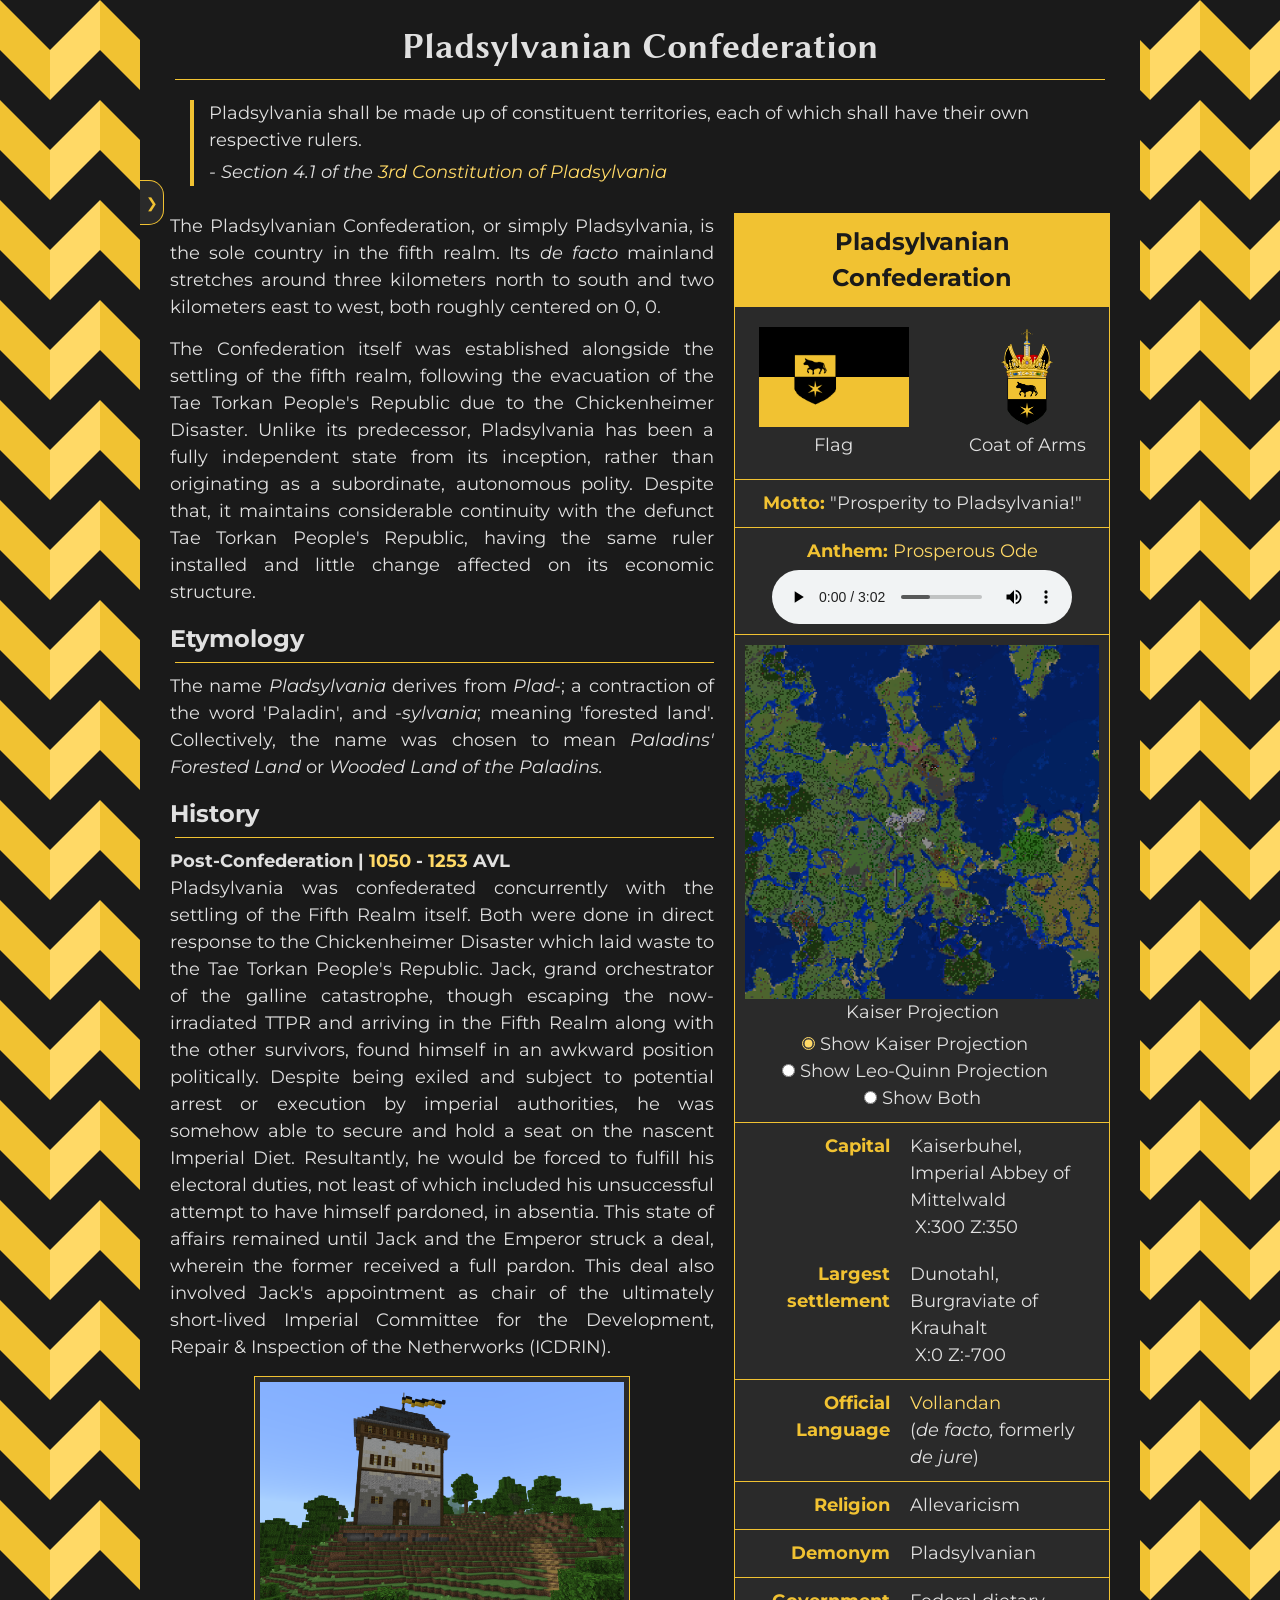
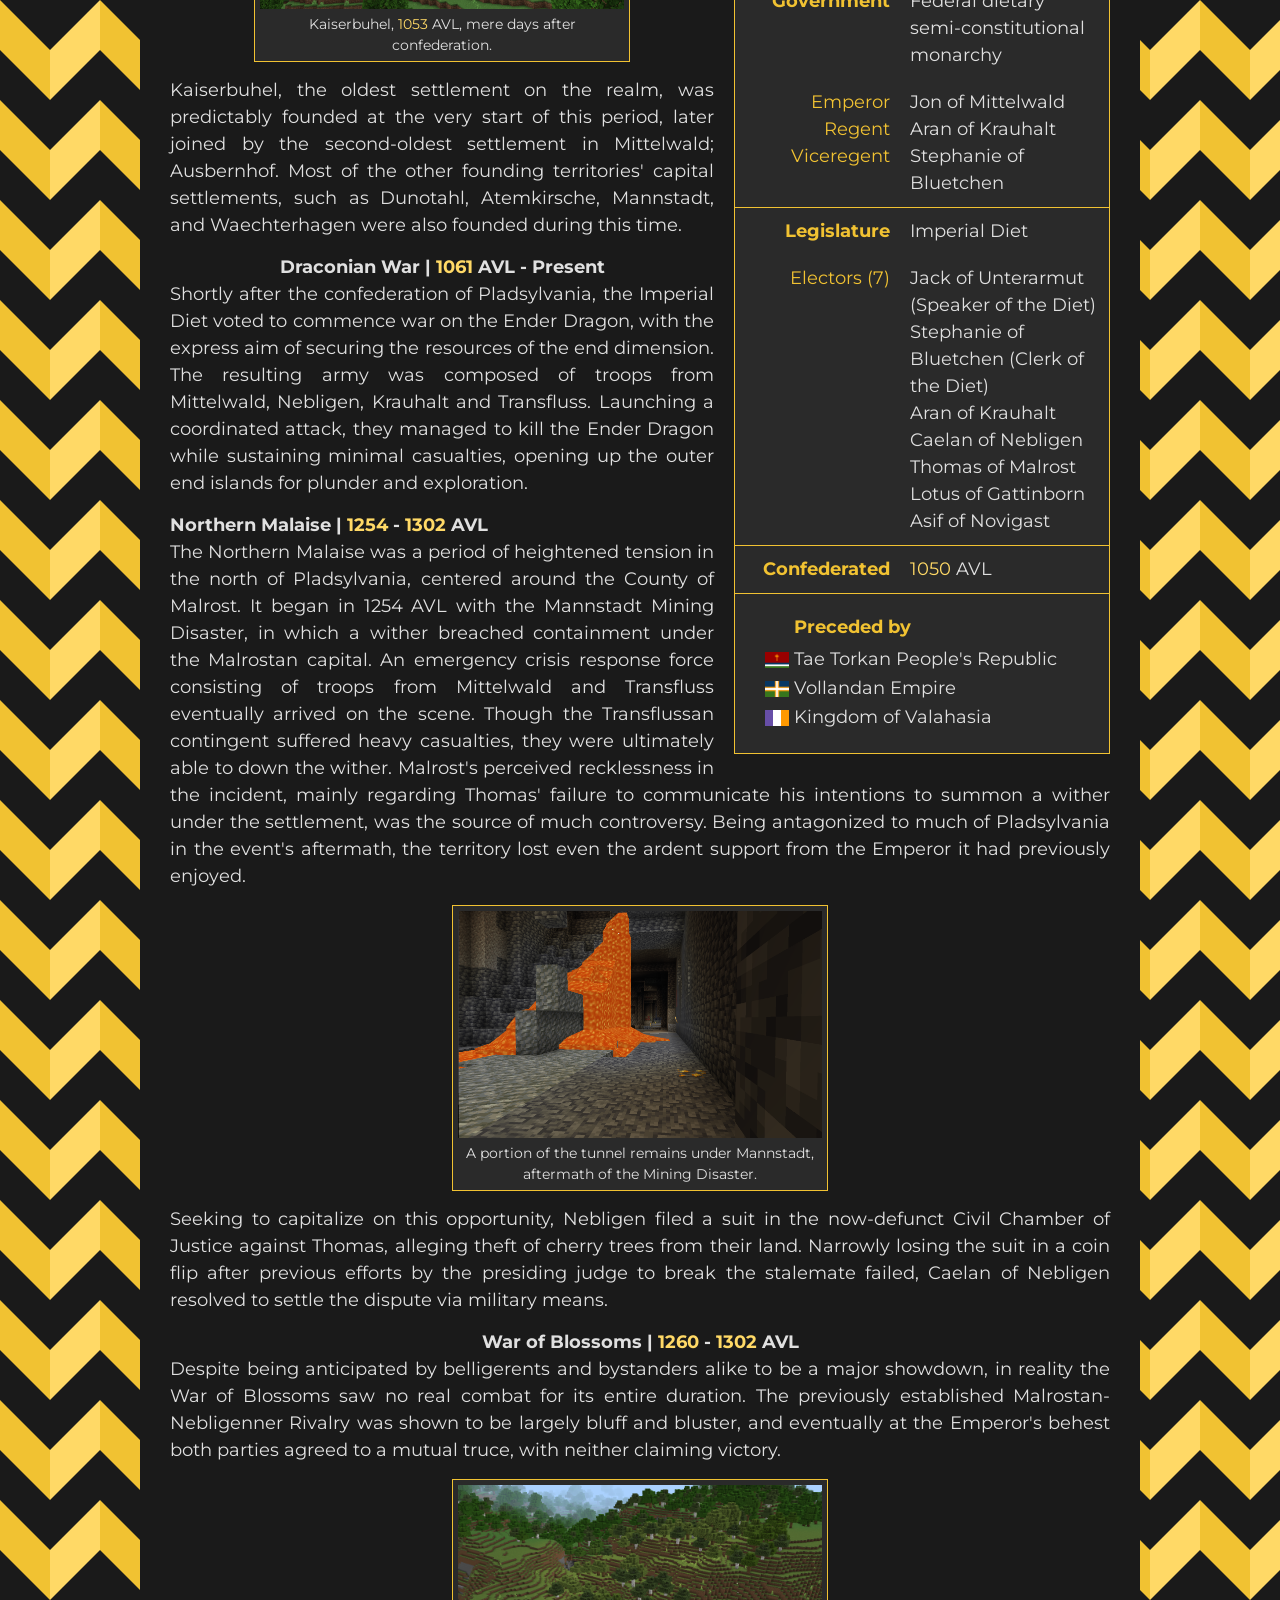
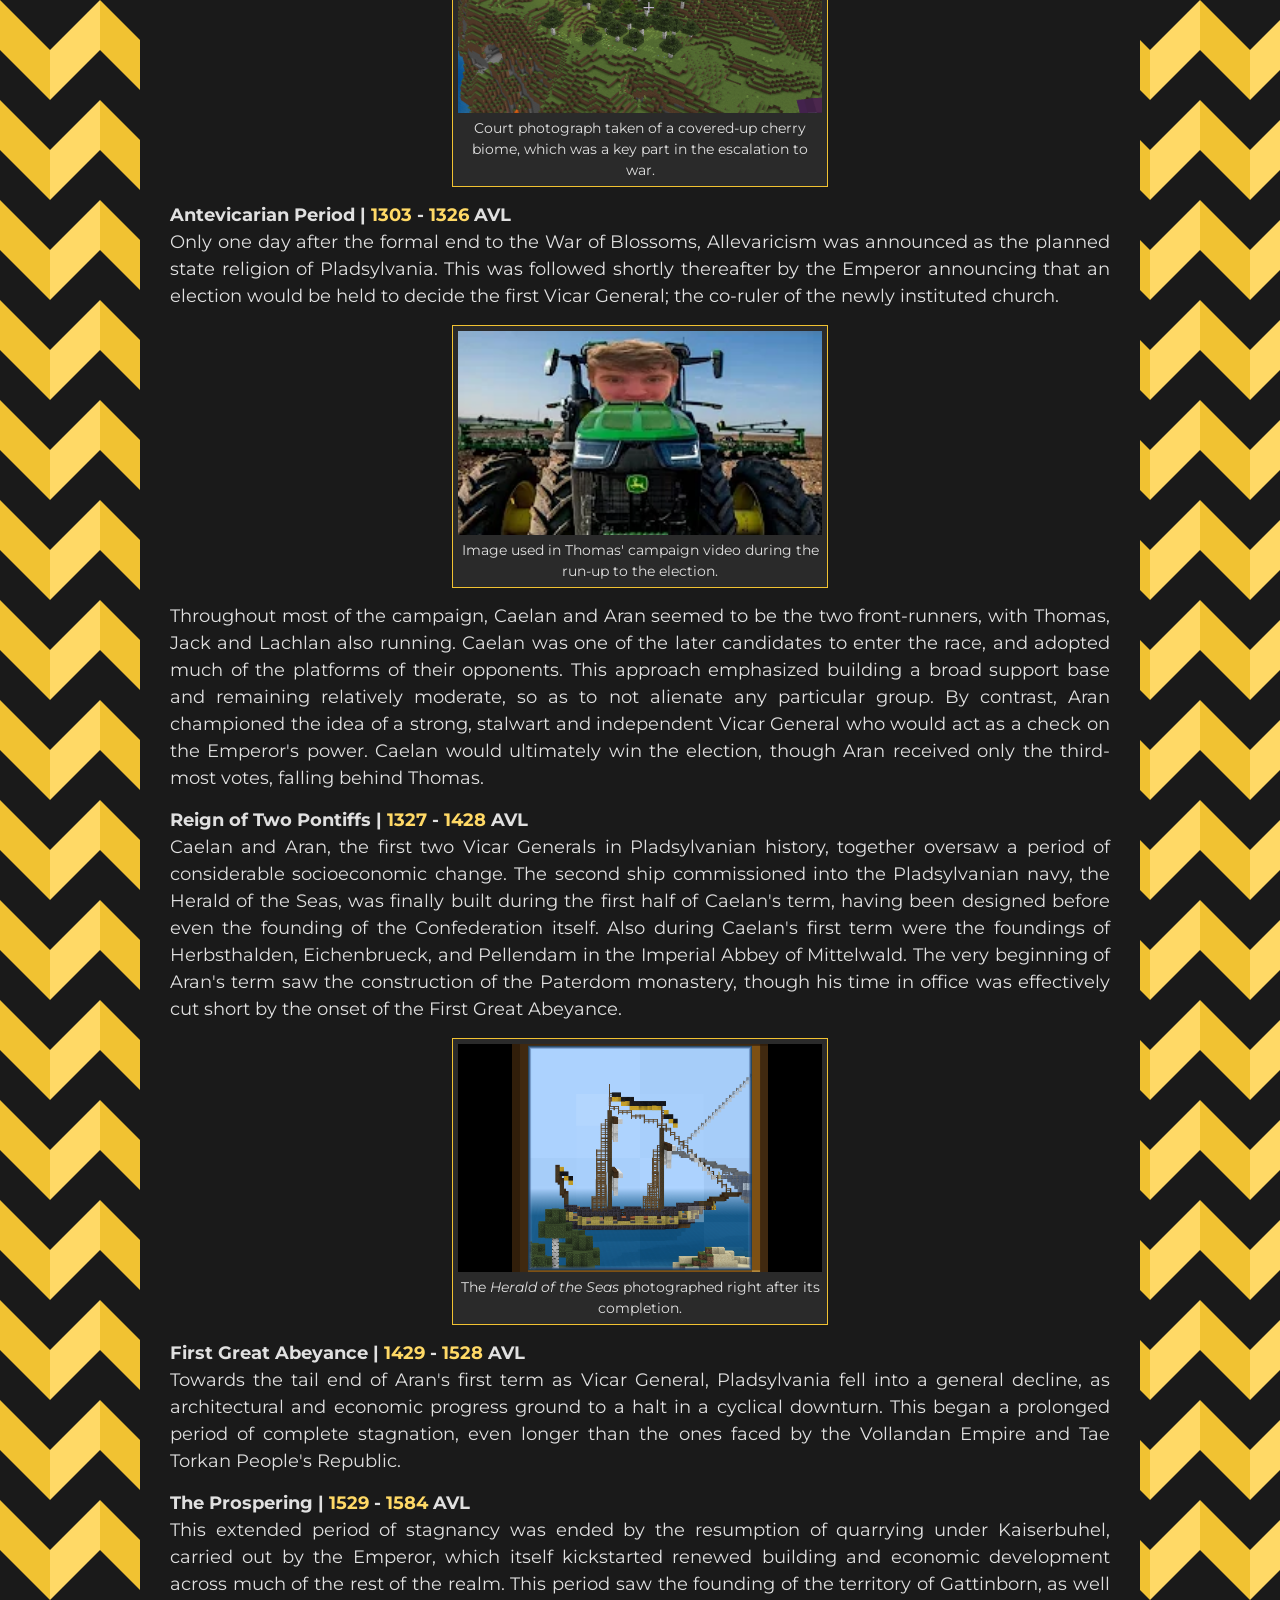
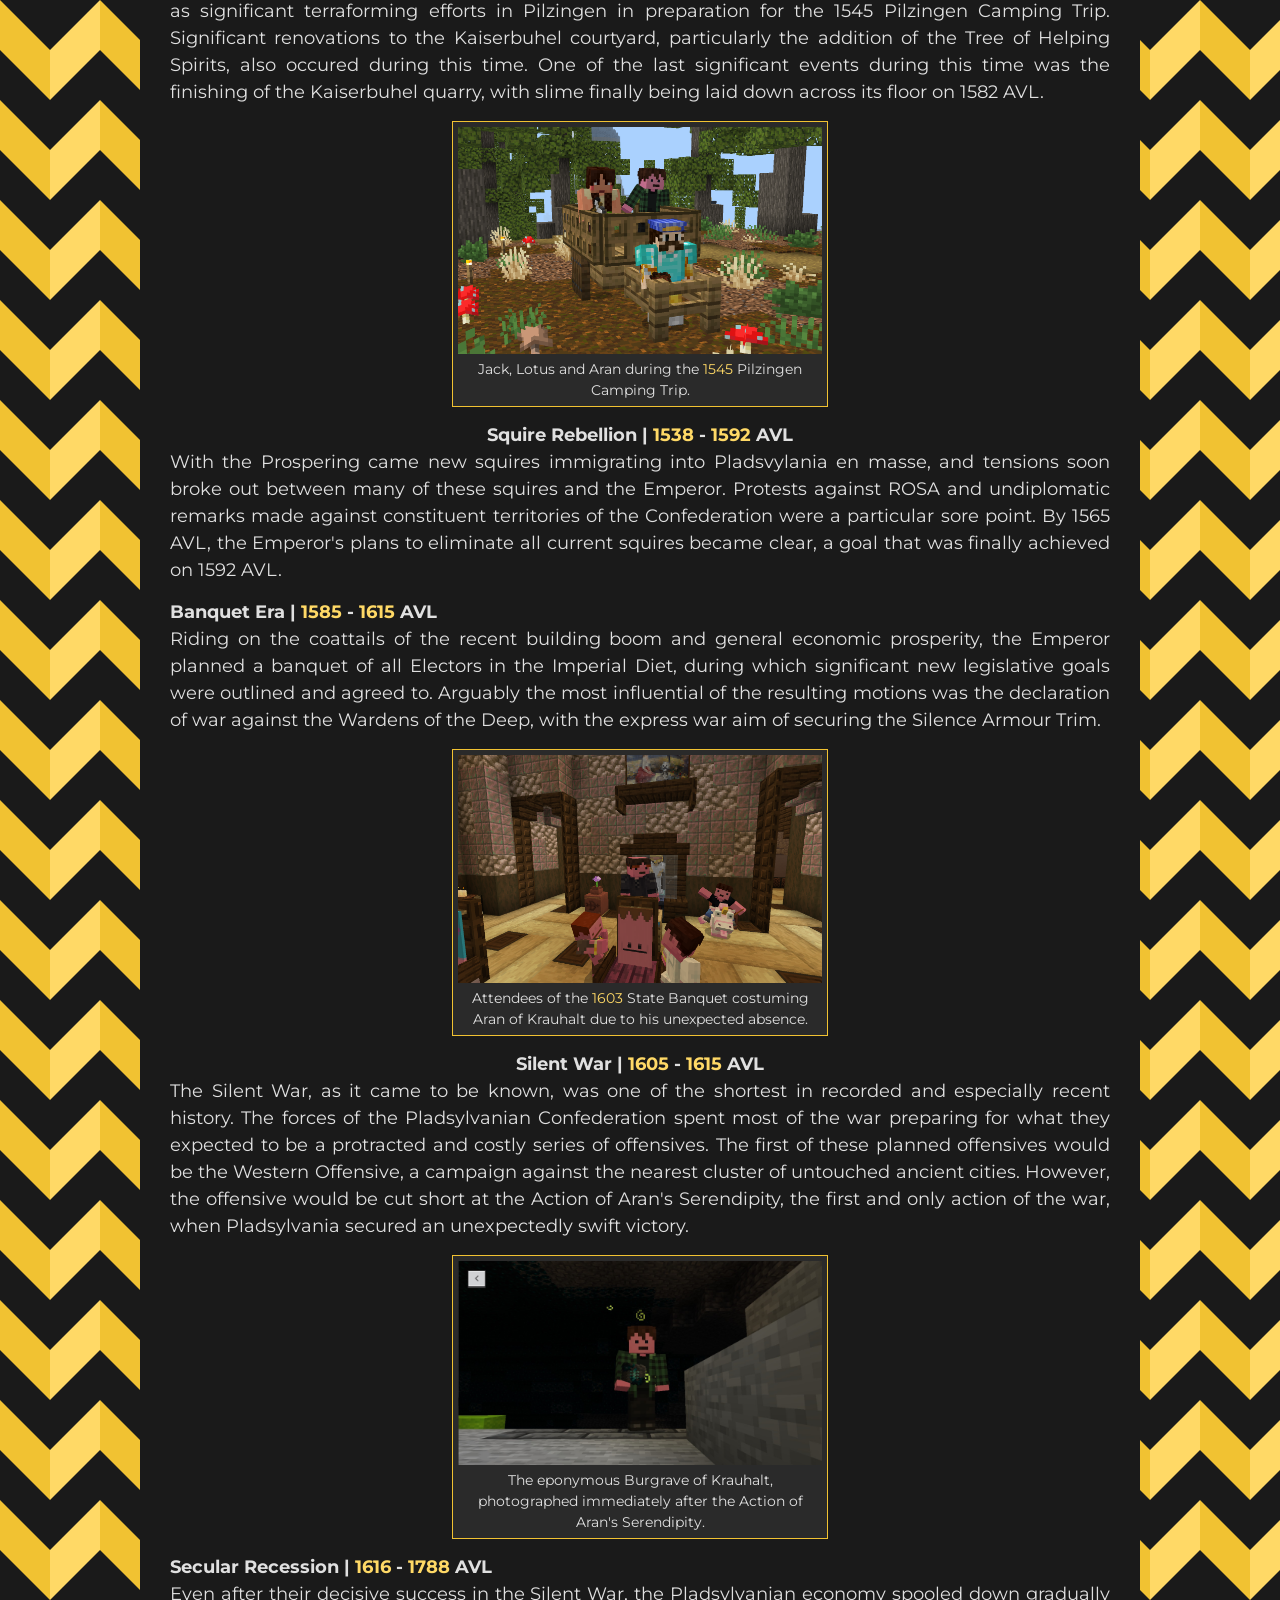
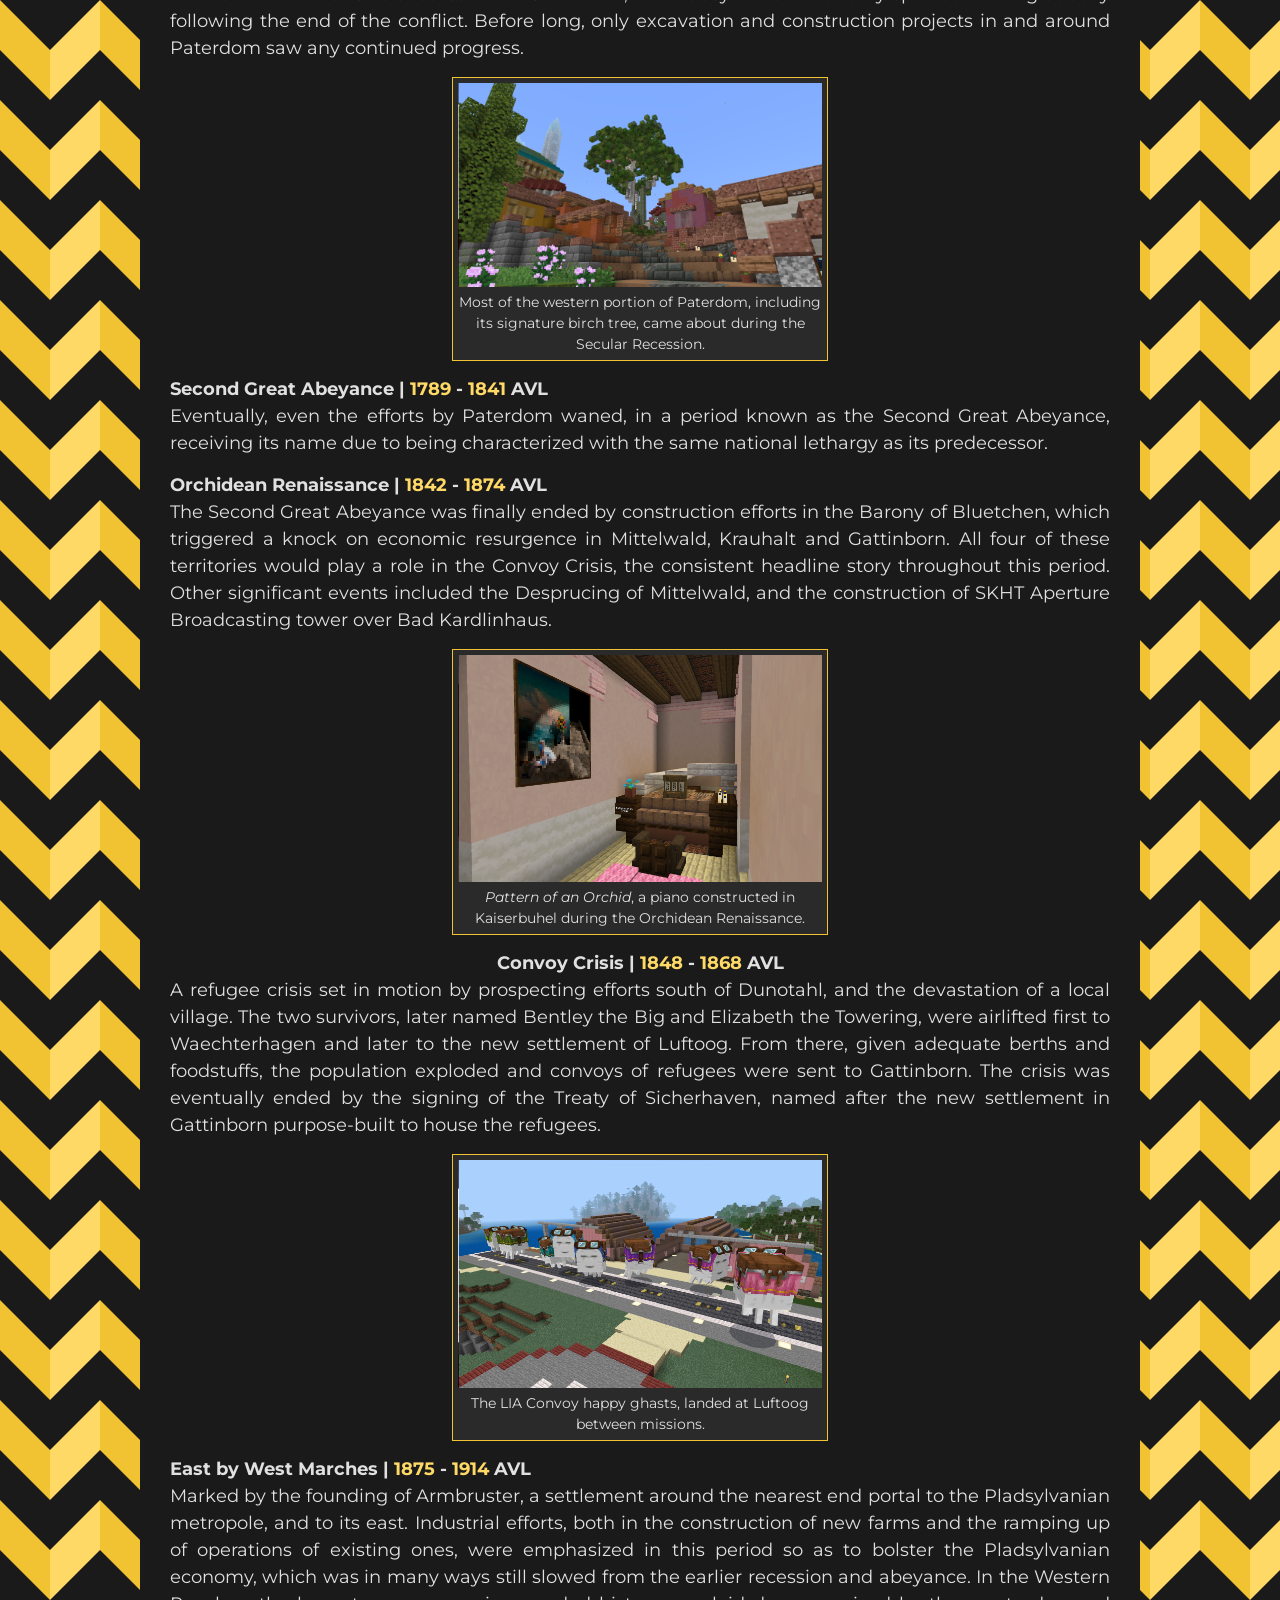
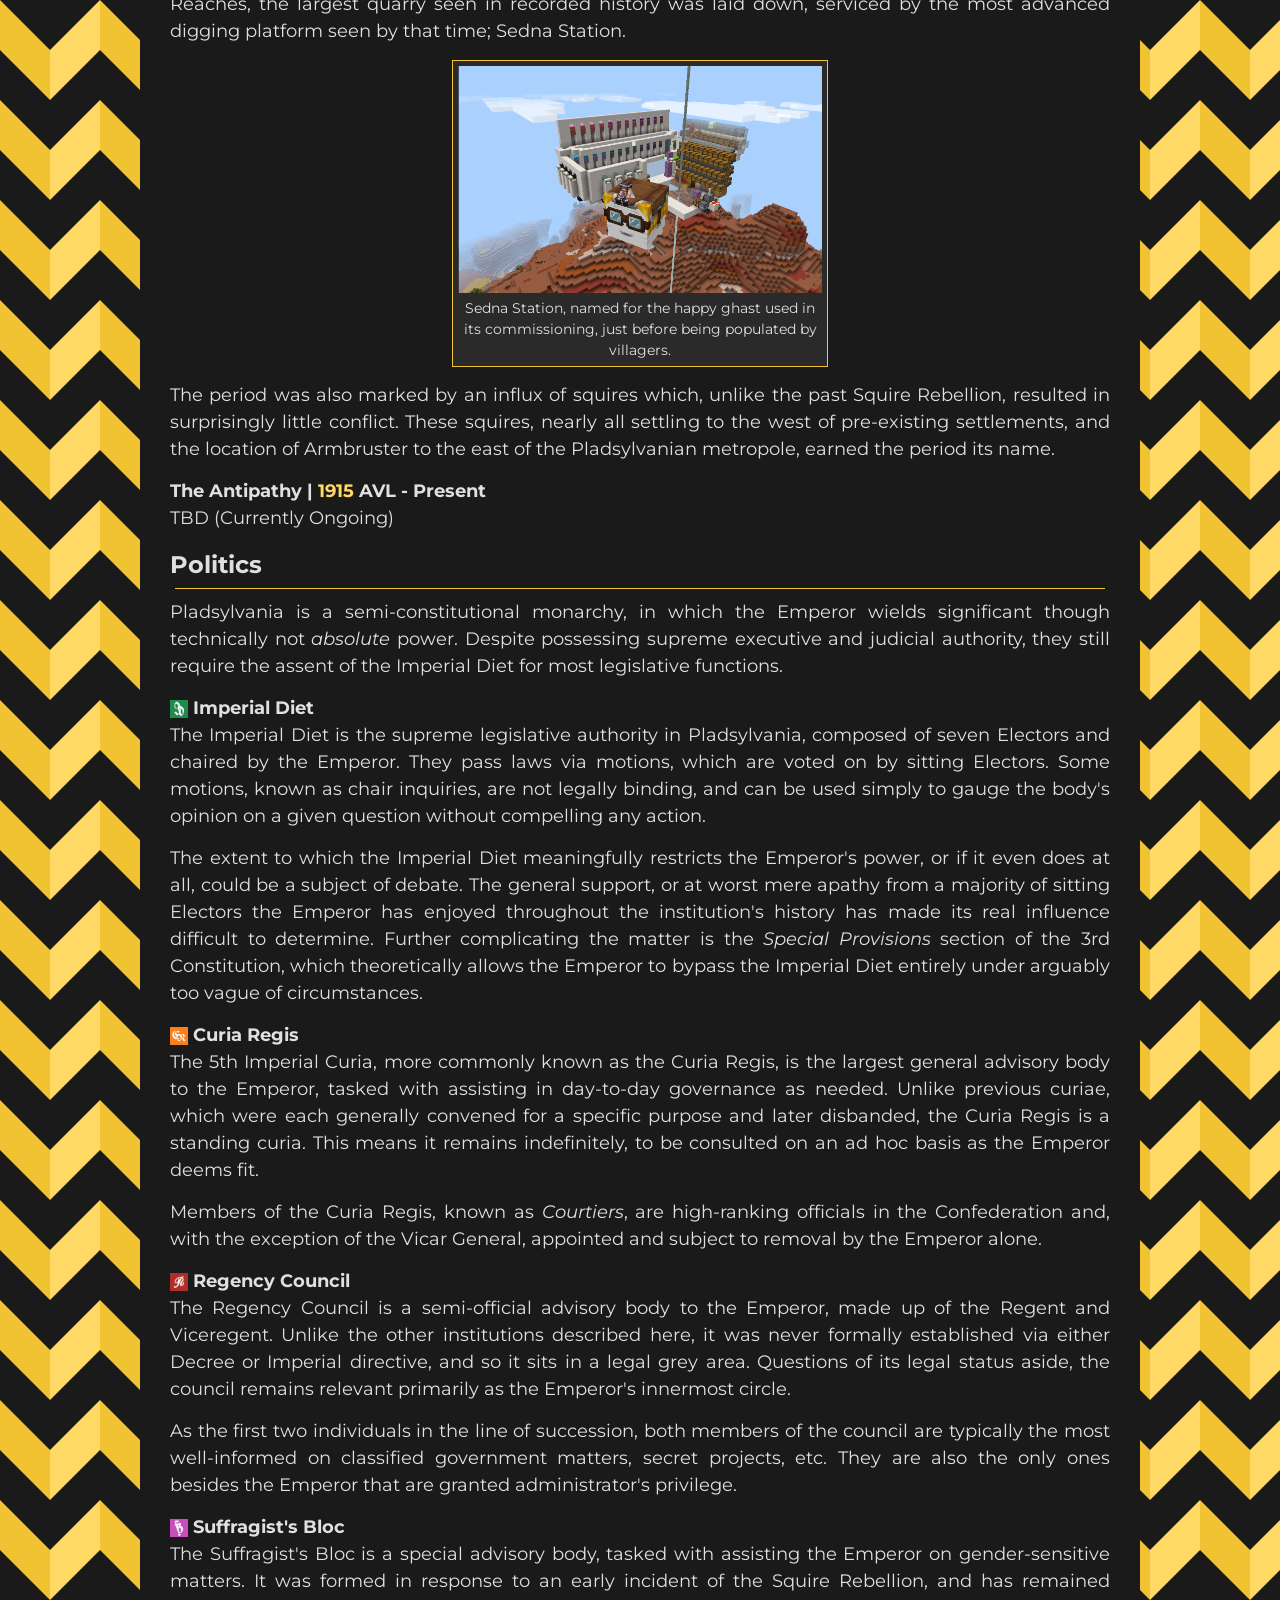
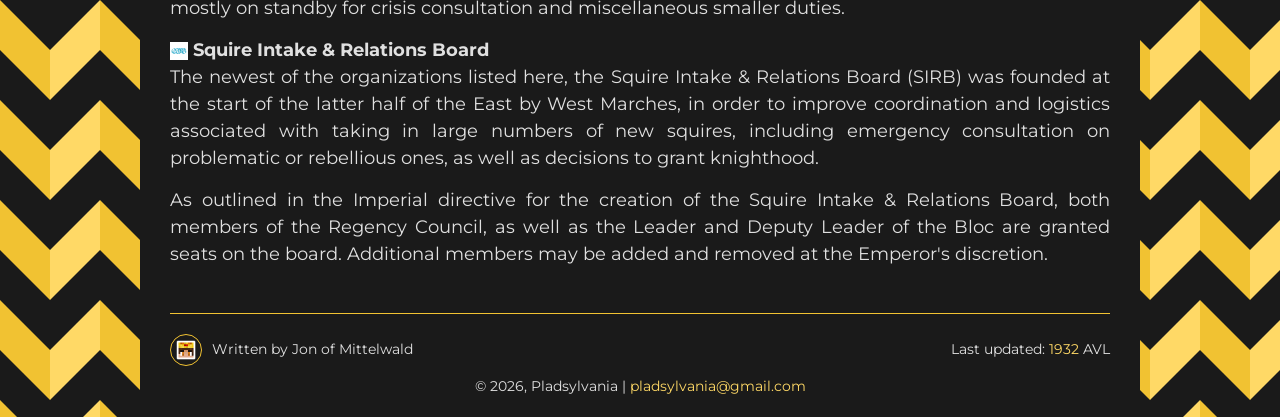
==== index.html @ cdfb4951 "Jon of Pladsylvania > Jon of Mittelwald" ====
<!DOCTYPE html>
<html lang="en">
<head>
    <meta charset="UTF-8">
    <meta name="viewport" content="width=device-width, initial-scale=1.0">
    <meta name="description" content="The Pladsylvanian Confederation, or simply Pladsylvania, is the sole country in the fifth realm.">
    <title>Pladsylvanian Confederation</title>
     <link rel="icon" type="image/x-icon" href="logo.ico">
    <link rel="stylesheet" href="main.css">
</head>

<body>
    <main>
        <h1>Pladsylvanian Confederation</h1>
        <hr>
        <blockquote>
            <p>Pladsylvania shall be made up of constituent territories, each of which shall have their own respective rulers.</p>
            <cite>- Section 4.1 of the <a href="https://docs.google.com/document/d/1vemqPbPCcf93TPnZ3rFnK5d3O5DSdaLQpZO-v78qqus/edit?usp=sharing">3rd Constitution of Pladsylvania</a></cite>
        </blockquote>
        <br>
        <table>
            <tr>
                <td colspan="2" style="text-align: center; background-color: var(--yellow-1); color: var(--dark-background); font-weight: bold; font-size: var(--h2-size); padding: var(--spacing-sm);">
                    Pladsylvanian Confederation
                </td>
            </tr>
            <tr class="divider">
                <td colspan="2">
                    <div class="table-images">
                        <figure>
                            <img src="Pladsylvania_Flag.png" alt="Flag of Pladsylvania">
                            <figcaption>Flag</figcaption>
                        </figure>
                        <figure>
                            <img src="Coat_of_Arms.png" alt="Coat of Arms of Pladsylvania">
                            <figcaption>Coat of Arms</figcaption>
                        </figure>
                    </div>
                </td>
            </tr>
            <tr class="divider">
                <td colspan="2" style="text-align: center;">
                    <span class="table-label">Motto:</span> "Prosperity to Pladsylvania!"
                </td>
            </tr>
            <tr class="divider">
                <td colspan="2" style="text-align: center;">
                    <span class="table-label">Anthem:</span>
                    <span class="tooltip-hover">
                    Prosperous Ode
                    <span class="tooltip-popup">
                        <a href="https://www.youtube.com/watch?v=Rc3zK8areRo" target="_blank">Die Gedanken Sind Frei (Instrumental)</a>
                    </span>
                    </span>
                    <br>
                    <audio controls>
                        <source src="Prosperous_Ode.mp3" type="audio/mpeg">
                        <span>Your browser does not support audio.</span>
                    </audio>
                </td>
            </tr>
            <tr class="divider">
                <td colspan="2">
                    <div id="map-display">
                        <figure id="map-kaiser">
                            <img src="Kaiser_Projection.png" alt="Kaiser Projection map of Pladsylvania">
                            <figcaption>Kaiser Projection</figcaption>
                        </figure>
                        <figure id="map-leoquinn" class="map-hidden">
                            <img src="Leo-Quinn_Projection.png" alt="Leo-Quinn Projection map of Pladsylvania">
                            <figcaption>Leo-Quinn Projection</figcaption>
                        </figure>
                    </div>
                    <div style="text-align: center; margin-top: var(--spacing-xs);">
                        <label style="margin-right: var(--spacing-md);">
                            <input type="radio" name="map-select" value="kaiser" checked> Show Kaiser Projection
                        </label>
                        <br>
                        <label style="margin-right: var(--spacing-md);">
                            <input type="radio" name="map-select" value="leoquinn"> Show Leo-Quinn Projection
                        </label>
                        <br>
                        <label>
                            <input type="radio" name="map-select" value="both"> Show Both
                        </label>
                    </div>
                </td>
            </tr>
            <tr class="divider">
                <th>Capital</th>
                <td>
                    Kaiserbuhel, Imperial Abbey of Mittelwald
                    <p><img src="Lodestone_Compass.gif" width="24" alt="" class="inline"> X:300 Z:350</p>
                </td>
            </tr>
            <tr>
                <th>Largest settlement</th>
                <td>
                    Dunotahl, Burgraviate of Krauhalt
                    <p><img src="Lodestone_Compass.gif" width="24" alt="" class="inline"> X:0 Z:-700</p>
                </td>
            </tr>
            <tr class="divider">
                <th>Official Language</th>
                <td><span class="tooltip" data-tip="English">Vollandan</span>
                <br>
                (<i>de facto,</i> formerly <i>de jure</i>)
                </td>
            </tr>
            <tr class="divider">
                <th>Religion</th>
                <td>Allevaricism</td>
            </tr>
            <tr class="divider">
                <th>Demonym</th>
                <td>Pladsylvanian</td>
            </tr>
            <tr class="divider">
                <th>Government</th>
                <td>Federal dietary semi-constitutional monarchy</td>
            </tr>
            <tr>
                <td style="text-align:right; color: var(--yellow-1);">Emperor<br>Regent<br>Viceregent</td>
                <td>Jon of Mittelwald<br>Aran of Krauhalt<br>Stephanie of Bluetchen</td>
            </tr>
            <tr class="divider">
                <th>Legislature
                </th>
                <td>Imperial Diet</td>
            </tr>
            <tr>
                <td style="text-align:right; color: var(--yellow-1);">Electors (7)</td>
                <td>Jack of Unterarmut (Speaker of the Diet)
                    <br>Stephanie of Bluetchen (Clerk of the Diet)
                    <br>Aran of Krauhalt
                    <br>Caelan of Nebligen
                    <br>Thomas of Malrost
                    <br>Lotus of Gattinborn
                    <br>Asif of Novigast
            </tr>
            <tr class="divider">
                <th>Confederated</th>
                <td><span class="tooltip-hover">1050<span class="tooltip-popup">Nov. 30, 2023</span></span> AVL</td>
            </tr>
<tr class="divider">
    <td colspan="2">
        <div class="preceded-by">
            <p class="table-label">Preceded by</p>
            <ul>
                <li>
                    <img src="Tae_Torka_Flag.png" alt="Tae Torka flag" class="inline">
                    <span>Tae Torkan People's Republic</span>
                </li>
                <li>
                    <img src="Vollanda_Flag.png" alt="Vollanda flag" class="inline">
                    <span>Vollandan Empire</span>
                </li>
                <li>
                    <img src="Valahasia_Flag.png" alt="Valahasia flag" class="inline">
                    <span>Kingdom of Valahasia</span>
                </li>
            </ul>
        </div>
    </td>
</tr>
        </table>
        <p>
            The Pladsylvanian Confederation, or simply Pladsylvania, is the sole country in the fifth realm. Its <em>de facto</em> mainland stretches around three kilometers north to south and two kilometers east to west, both roughly centered on 0, 0.
        </p>
        <p>
            The Confederation itself was established alongside the settling of the fifth realm, following the evacuation of the Tae Torkan People's Republic due to the Chickenheimer Disaster. Unlike its predecessor, Pladsylvania has been a fully independent state from its inception, rather than originating as a subordinate, autonomous polity. Despite that, it maintains considerable continuity with the defunct Tae Torkan People's Republic, having the same ruler installed and little change affected on its economic structure.
        </p>

<div id="toc-clip">
        <div id="toc">
    <div id="toc-panel">
  <p class="toc-title">&#5010;&#9776; Contents</p>
  <ol>
    <li><a href="#etymology">Etymology</a></li>
    <li><a href="#history">History</a>
      <ol>
        <li><a href="#post-confederation">Post-Confederation</a>
          <ol>
            <li><a href="#draconian_war">Draconian War</a></li>
          </ol>
        </li>
        <li><a href="#northern_malaise">Northern Malaise</a>
          <ol>
            <li><a href="#war_of_blossoms">War of Blossoms</a></li>
          </ol>
        </li>
        <li><a href="#antevicarian_period">Antevicarian Period</a></li>
        <li><a href="#reign_of_two_pontiffs">Reign of Two Pontiffs</a></li>
        <li><a href="#first_great_abeyance">First Great Abeyance</a></li>
        <li><a href="#the_prospering">The Prospering</a>
          <ol>
            <li><a href="#squire_rebellion">Squire Rebellion</a></li>
          </ol>
        </li>
        <li><a href="#banquet_era">Banquet Era</a>
          <ol>
            <li><a href="#silent_war">Silent War</a></li>
          </ol>
        </li>
        <li><a href="#secular_recession">Secular Recession</a></li>
        <li><a href="#second_great_abeyance">Second Great Abeyance</a></li>
        <li><a href="#orchidean_renaissance">Orchidean Renaissance</a>
          <ol>
            <li><a href="#convoy_crisis">Convoy Crisis</a></li>
          </ol>
        </li>
        <li><a href="#east_by_west_marches">East by West Marches</a></li>
        <li><a href="#the_antipathy">The Antipathy (Ongoing)</a></li>
      </ol>
    </li>
    <li><a href="#politics">Politics</a>
      <ol>
        <li><a href="#imperial_diet">Imperial Diet</a></li>
        <li><a href="#curia_regis">Curia Regis</a></li>
        <li><a href="#regency_council">Regency Council</a></li>
        <li><a href="#suffragists_bloc">Suffragist's Bloc</a></li>
        <li><a href="#sirb">Squire Intake & Relations Board</a></li>
      </ol>
    </li>
  </ol>
  </div>
  <button id="toc-toggle">❯</button>
</div>
</div>

<div id="toc-mobile">
    <p class="toc-title">&#9776; Contents</p>
    <ol>
        <li><a href="#etymology">Etymology</a></li>
        <li><a href="#history">History</a>
            <ol>
                <li><a href="#post-confederation">Post-Confederation</a>
                    <ol>
                        <li><a href="#draconian_war">Draconian War</a></li>
                    </ol>
                </li>
                <li><a href="#northern_malaise">Northern Malaise</a>
                    <ol>
                        <li><a href="#war_of_blossoms">War of Blossoms</a></li>
                    </ol>
                </li>
                <li><a href="#antevicarian_period">Antevicarian Period</a></li>
                <li><a href="#reign_of_two_pontiffs">Reign of Two Pontiffs</a></li>
                <li><a href="#first_great_abeyance">First Great Abeyance</a></li>
                <li><a href="#the_prospering">The Prospering</a>
                    <ol>
                        <li><a href="#squire_rebellion">Squire Rebellion</a></li>
                    </ol>
                </li>
                <li><a href="#banquet_era">Banquet Era</a>
                    <ol>
                        <li><a href="#silent_war">Silent War</a></li>
                    </ol>
                </li>
                <li><a href="#secular_recession">Secular Recession</a></li>
                <li><a href="#second_great_abeyance">Second Great Abeyance</a></li>
                <li><a href="#orchidean_renaissance">Orchidean Renaissance</a>
                    <ol>
                        <li><a href="#convoy_crisis">Convoy Crisis</a></li>
                    </ol>
                </li>
                <li><a href="#east_by_west_marches">East by West Marches</a></li>
                <li><a href="#the_antipathy">The Antipathy (Ongoing)</a></li>
            </ol>
        </li>
        <li><a href="#politics">Politics</a>
            <ol>
                <li><a href="#imperial_diet">Imperial Diet</a></li>
                <li><a href="#curia_regis">Curia Regis</a></li>
                <li><a href="#regency_council">Regency Council</a></li>
                <li><a href="#suffragists_bloc">Suffragist's Bloc</a></li>
                <li><a href="#sirb">Squire Intake & Relations Board</a></li>
            </ol>
        </li>
    </ol>
</div>

        <h2 id="etymology">Etymology</h2>
        <hr>
        <p>
            The name <em>Pladsylvania</em> derives from <em>Plad-</em>; a contraction of the word 'Paladin', and <em>-sylvania</em>; meaning 'forested land'. Collectively, the name was chosen to mean <em>Paladins' Forested Land</em> or <em>Wooded Land of the Paladins.</em>
        </p>
        <h2 id="history">History</h2>
        <hr>
        <h3 id="post-confederation">Post-Confederation | <span class="tooltip-hover">1050<span class="tooltip-popup">Nov. 30, 2023</span></span> - <span class="tooltip-hover">1253<span class="tooltip-popup">Jun. 20, 2024</span></span> AVL</h3>
        <p>
            Pladsylvania was confederated concurrently with the settling of the Fifth Realm itself. Both were done in direct response to the Chickenheimer Disaster which laid waste to the Tae Torkan People's Republic. Jack, grand orchestrator of the galline catastrophe, though escaping the now-irradiated TTPR and arriving in the Fifth Realm along with the other survivors, found himself in an awkward position politically. Despite being exiled and subject to potential arrest or execution by imperial authorities, he was somehow able to secure and hold a seat on the nascent Imperial Diet. Resultantly, he would be forced to fulfill his electoral duties, not least of which included his unsuccessful attempt to have himself pardoned, in absentia. This state of affairs remained until Jack and the Emperor struck a deal, wherein the former received a full pardon. This deal also involved Jack's appointment as chair of the ultimately short-lived Imperial Committee for the Development, Repair & Inspection of the Netherworks (ICDRIN). 
        </p>
        <figure>
            <img src="Post-Confederation.png" alt="Early Kaiserbuhel">
            <figcaption>Kaiserbuhel, <span class="tooltip-hover">1053<span class="tooltip-popup">Dec. 3, 2023</span></span> AVL, mere days after confederation.</figcaption>
        </figure>
        <p>
            Kaiserbuhel, the oldest settlement on the realm, was predictably founded at the very start of this period, later joined by the second-oldest settlement in Mittelwald; Ausbernhof. Most of the other founding territories' capital settlements, such as Dunotahl, Atemkirsche, Mannstadt, and Waechterhagen were also founded during this time.
        </p>
        <h4 id="draconian_war">Draconian War | <span class="tooltip-hover">1061<span class="tooltip-popup">Dec. 11, 2023</span></span> AVL - Present</h4>
        <p>
            Shortly after the confederation of Pladsylvania, the Imperial Diet voted to commence war on the Ender Dragon, with the express aim of securing the resources of the end dimension. The resulting army was composed of troops from Mittelwald, Nebligen, Krauhalt and Transfluss. Launching a coordinated attack, they managed to kill the Ender Dragon while sustaining minimal casualties, opening up the outer end islands for plunder and exploration.
        </p>
        <h3 id="northern_malaise">Northern Malaise | <span class="tooltip-hover">1254<span class="tooltip-popup">Jun. 21, 2024</span></span> - <span class="tooltip-hover">1302<span class="tooltip-popup">Aug. 8, 2024</span></span> AVL</h3>
        <p>
            The Northern Malaise was a period of heightened tension in the north of Pladsylvania, centered around the County of Malrost. It began in 1254 AVL with the Mannstadt Mining Disaster, in which a wither breached containment under the Malrostan capital. An emergency crisis response force consisting of troops from Mittelwald and Transfluss eventually arrived on the scene. Though the Transflussan contingent suffered heavy casualties, they were ultimately able to down the wither. Malrost's perceived recklessness in the incident, mainly regarding Thomas' failure to communicate his intentions to summon a wither under the settlement, was the source of much controversy. Being antagonized to much of Pladsylvania in the event's aftermath, the territory lost even the ardent support from the Emperor it had previously enjoyed.
        </p>
        <figure>
            <img src="Northern_Malaise.png" alt="Large Underground Tunnel">
            <figcaption>A portion of the tunnel remains under Mannstadt, aftermath of the Mining Disaster.</figcaption>
        </figure>
        <p>
            Seeking to capitalize on this opportunity, Nebligen filed a suit in the now-defunct Civil Chamber of Justice against Thomas, alleging theft of cherry trees from their land. Narrowly losing the suit in a coin flip after previous efforts by the presiding judge to break the stalemate failed, Caelan of Nebligen resolved to settle the dispute via military means.
        </p>
        <h4 id="war_of_blossoms">War of Blossoms | <span class="tooltip-hover">1260<span class="tooltip-popup">Jun. 27, 2024</span></span> - <span class="tooltip-hover">1302<span class="tooltip-popup">Aug. 8, 2024</span></span> AVL</h4>
        <p>
            Despite being anticipated by belligerents and bystanders alike to be a major showdown, in reality the War of Blossoms saw no real combat for its entire duration. The previously established Malrostan-Nebligenner Rivalry was shown to be largely bluff and bluster, and eventually at the Emperor's behest both parties agreed to a mutual truce, with neither claiming victory.
        </p>
        <figure>
            <img src="War_of_Blossoms.png" alt="Cherry Biome, With Pink Petals Removed and Cherry Trees Replaced With Oak">
            <figcaption>Court photograph taken of a covered-up cherry biome, which was a key part in the escalation to war.</figcaption>
        </figure>
        <h3 id="antevicarian_period">Antevicarian Period | <span class="tooltip-hover">1303<span class="tooltip-popup">Aug. 9, 2024</span></span> - <span class="tooltip-hover">1326<span class="tooltip-popup">Sep. 1, 2024</span></span> AVL</h3>
        <p>
            Only one day after the formal end to the War of Blossoms, Allevaricism was announced as the planned state religion of Pladsylvania. This was followed shortly thereafter by the Emperor announcing that an election would be held to decide the first Vicar General; the co-ruler of the newly instituted church.
        </p>
        <figure>
            <img src="Antevicarian_Period.png" alt="Thomas' Face Photoshopped Onto A Tractor's Front Window">
            <figcaption>Image used in Thomas' campaign video during the run-up to the election.</figcaption>
        </figure>
        <p>
            Throughout most of the campaign, Caelan and Aran seemed to be the two front-runners, with Thomas, Jack and Lachlan also running. Caelan was one of the later candidates to enter the race, and adopted much of the platforms of their opponents. This approach emphasized building a broad support base and remaining relatively moderate, so as to not alienate any particular group. By contrast, Aran championed the idea of a strong, stalwart and independent Vicar General who would act as a check on the Emperor's power. Caelan would ultimately win the election, though Aran received only the third-most votes, falling behind Thomas.
        </p>
        <h3 id="reign_of_two_pontiffs">Reign of Two Pontiffs | <span class="tooltip-hover">1327<span class="tooltip-popup">Sep. 2, 2024</span></span> - <span class="tooltip-hover">1428<span class="tooltip-popup">Dec. 12, 2024</span></span> AVL</h3>
        <p>
            Caelan and Aran, the first two Vicar Generals in Pladsylvanian history, together oversaw a period of considerable socioeconomic change. The second ship commissioned into the Pladsylvanian navy, the Herald of the Seas, was finally built during the first half of Caelan's term, having been designed before even the founding of the Confederation itself. Also during Caelan's first term were the foundings of Herbsthalden, Eichenbrueck, and Pellendam in the Imperial Abbey of Mittelwald. The very beginning of Aran's term saw the construction of the Paterdom monastery, though his time in office was effectively cut short by the onset of the First Great Abeyance.
        </p>
        <figure>
            <img src="Reign_of_Two_Pontiffs.png" alt="Age of Sail Sloop of War, Viewed Through A Spyglass">
            <figcaption>The <i>Herald of the Seas</i> photographed right after its completion.</figcaption>
        </figure>
        <h3 id="first_great_abeyance">First Great Abeyance | <span class="tooltip-hover">1429<span class="tooltip-popup">Dec. 13, 2024</span></span> - <span class="tooltip-hover">1528<span class="tooltip-popup">Mar. 22, 2025</span></span> AVL</h3>
        <p>
            Towards the tail end of Aran's first term as Vicar General, Pladsylvania fell into a general decline, as architectural and economic progress ground to a halt in a cyclical downturn. This began a prolonged period of complete stagnation, even longer than the ones faced by the Vollandan Empire and Tae Torkan People's Republic. 
        </p>
        <h3 id="the_prospering">The Prospering | <span class="tooltip-hover">1529<span class="tooltip-popup">Mar. 23, 2025</span></span> - <span class="tooltip-hover">1584<span class="tooltip-popup">May. 17, 2025</span></span> AVL</h3>
        <p>
            This extended period of stagnancy was ended by the resumption of quarrying under Kaiserbuhel, carried out by the Emperor, which itself kickstarted renewed building and economic development across much of the rest of the realm. This period saw the founding of the territory of Gattinborn, as well as significant terraforming efforts in Pilzingen in preparation for the 1545 Pilzingen Camping Trip. Significant renovations to the Kaiserbuhel courtyard, particularly the addition of the Tree of Helping Spirits, also occured during this time. One of the last significant events during this time was the finishing of the Kaiserbuhel quarry, with slime finally being laid down across its floor on 1582 AVL.
        </p>
        <figure>
            <img src="The_Prospering.png" alt="Aran and Lotus standing in a cart, being pulled by Jack">
            <figcaption>Jack, Lotus and Aran during the <span class="tooltip-hover">1545<span class="tooltip-popup">Apr. 8, 2025</span></span> Pilzingen Camping Trip.</figcaption>
        </figure>
        <h4 id="squire_rebellion">Squire Rebellion | <span class="tooltip-hover">1538<span class="tooltip-popup">Apr. 1, 2025</span></span> - <span class="tooltip-hover">1592<span class="tooltip-popup">May. 25, 2025</span></span> AVL</h4>
        <p>
            With the Prospering came new squires immigrating into Pladsvylania en masse, and tensions soon broke out between many of these squires and the Emperor. Protests against ROSA and undiplomatic remarks made against constituent territories of the Confederation were a particular sore point. By 1565 AVL, the Emperor's plans to eliminate all current squires became clear, a goal that was finally achieved on 1592 AVL. 
        </p>
        <h3 id="banquet_era">Banquet Era | <span class="tooltip-hover">1585<span class="tooltip-popup">May. 18, 2025</span></span> - <span class="tooltip-hover">1615<span class="tooltip-popup">Jun. 17, 2025</span></span> AVL</h3>
        <p>
            Riding on the coattails of the recent building boom and general economic prosperity, the Emperor planned a banquet of all Electors in the Imperial Diet, during which significant new legislative goals were outlined and agreed to. Arguably the most influential of the resulting motions was the declaration of war against the Wardens of the Deep, with the express war aim of securing the Silence Armour Trim.
        </p>
        <figure>
            <img src="Banquet_Era.png" alt="4 People in different variations Aran's skin">
            <figcaption>Attendees of the <span class="tooltip-hover">1603<span class="tooltip-popup">Jun. 5, 2025</span></span> State Banquet costuming Aran of Krauhalt due to his unexpected absence.</figcaption>
        </figure>
        <h4 id="silent_war">Silent War | <span class="tooltip-hover">1605<span class="tooltip-popup">Jun. 7, 2025</span></span> - <span class="tooltip-hover">1615<span class="tooltip-popup">Jun. 17, 2025</span></span> AVL</h4>
        <p>
            The Silent War, as it came to be known, was one of the shortest in recorded and especially recent history. The forces of the Pladsylvanian Confederation spent most of the war preparing for what they expected to be a protracted and costly series of offensives. The first of these planned offensives would be the Western Offensive, a campaign against the nearest cluster of untouched ancient cities. However, the offensive would be cut short at the Action of Aran's Serendipity, the first and only action of the war, when Pladsylvania secured an unexpectedly swift victory.
        </p>
        <figure>
            <img src="Silent_War.png" alt="Aran holding Silence Armour Trim above an ancient city">
            <figcaption>The eponymous Burgrave of Krauhalt, photographed immediately after the Action of Aran's Serendipity.</figcaption>
        </figure>
        <h3 id="secular_recession">Secular Recession | <span class="tooltip-hover">1616<span class="tooltip-popup">Jun. 18, 2025</span></span> - <span class="tooltip-hover">1788<span class="tooltip-popup">Dec. 7, 2025</span></span> AVL</h3>
        <p>
            Even after their decisive success in the Silent War, the Pladsylvanian economy spooled down gradually following the end of the conflict. Before long, only excavation and construction projects in and around Paterdom saw any continued progress. 
        </p>
        <figure>
            <img src="Secular_Recession.png" alt="West Paterdom, prominently featuring a large custom birch tree">
            <figcaption>Most of the western portion of Paterdom, including its signature birch tree, came about during the Secular Recession.</figcaption>
        </figure>
        <h3 id="second_great_abeyance">Second Great Abeyance | <span class="tooltip-hover">1789<span class="tooltip-popup">Dec. 8, 2025</span></span> - <span class="tooltip-hover">1841<span class="tooltip-popup">Jan. 29, 2026</span></span> AVL</h3>
        <p>
            Eventually, even the efforts by Paterdom waned, in a period known as the Second Great Abeyance, receiving its name due to being characterized with the same national lethargy as its predecessor.
        </p>
        <h3 id="orchidean_renaissance">Orchidean Renaissance | <span class="tooltip-hover">1842<span class="tooltip-popup">Jan. 30, 2026</span></span> - <span class="tooltip-hover">1874<span class="tooltip-popup">Mar. 3, 2026</span></span> AVL</h3>
        <p>
            The Second Great Abeyance was finally ended by construction efforts in the Barony of Bluetchen, which triggered a knock on economic resurgence in Mittelwald, Krauhalt and Gattinborn. All four of these territories would play a role in the Convoy Crisis, the consistent headline story throughout this period. Other significant events included the Desprucing of Mittelwald, and the construction of SKHT Aperture Broadcasting tower over Bad Kardlinhaus.
        </p>
        <figure>
            <img src="Orchidean_Renaissance.png" alt="A at the end of a light pink hallway">
            <figcaption><i>Pattern of an Orchid</i>, a piano constructed in Kaiserbuhel during the Orchidean Renaissance.</figcaption>
        </figure>
        <h4 id="convoy_crisis">Convoy Crisis | <span class="tooltip-hover">1848<span class="tooltip-popup">Feb. 5, 2026</span></span> - <span class="tooltip-hover">1868<span class="tooltip-popup">Feb. 25, 2026</span></span> AVL</h4>
        <p>
            A refugee crisis set in motion by prospecting efforts south of Dunotahl, and the devastation of a local village. The two survivors, later named Bentley the Big and Elizabeth the Towering, were airlifted first to Waechterhagen and later to the new settlement of Luftoog. From there, given adequate berths and foodstuffs, the population exploded and convoys of refugees were sent to Gattinborn. The crisis was eventually ended by the signing of the Treaty of Sicherhaven, named after the new settlement in Gattinborn purpose-built to house the refugees.
        </p>
        <figure>
            <img src="Convoy_Crisis.png" alt="A lineup of happy ghasts on a runway">
            <figcaption>The LIA Convoy happy ghasts, landed at Luftoog between missions.</figcaption>
        </figure>
        <h3 id="east_by_west_marches">East by West Marches | <span class="tooltip-hover">1875<span class="tooltip-popup">Mar. 4, 2026</span></span> - <span class="tooltip-hover">1914<span class="tooltip-popup">Apr. 12, 2026 AVL</span></span> AVL</h3>
        <p>
            Marked by the founding of Armbruster, a settlement around the nearest end portal to the Pladsylvanian metropole, and to its east. Industrial efforts, both in the construction of new farms and the ramping up of operations of existing ones, were emphasized in this period so as to bolster the Pladsylvanian economy, which was in many ways still slowed from the earlier recession and abeyance. In the Western Reaches, the largest quarry seen in recorded history was laid down, serviced by the most advanced digging platform seen by that time; Sedna Station.
        </p>
        <figure>
            <img src="East_by_West_Marches.png" alt="A happy ghast flying in front of an advanced digging platform">
            <figcaption>Sedna Station, named for the happy ghast used in its commissioning, just before being populated by villagers.</figcaption>
        </figure>
        <p>
            The period was also marked by an influx of squires which, unlike the past Squire Rebellion, resulted in surprisingly little conflict. These squires, nearly all settling to the west of pre-existing settlements, and the location of Armbruster to the east of the Pladsylvanian metropole, earned the period its name. 
        </p>
        <h3 id="the_antipathy">The Antipathy | <span class="tooltip-hover">1915<span class="tooltip-popup">Apr. 13, 2026</span></span> AVL - Present</h3>
        <p>
            TBD (Currently Ongoing)
        </p>
        <h2 id="politics">Politics</h2>
        <hr>
        <p>
            Pladsylvania is a semi-constitutional monarchy, in which the Emperor wields significant though technically not <em>absolute</em> power. Despite possessing supreme executive and judicial authority, they still require the assent of the Imperial Diet for most legislative functions. 
        </p>
        <h3 id="imperial_diet"><img src="Imperial_Diet_Logo.png" alt="" class="inline"> Imperial Diet</h3>
        <p>
            The Imperial Diet is the supreme legislative authority in Pladsylvania, composed of seven Electors and chaired by the Emperor. They pass laws via motions, which are voted on by sitting Electors. Some motions, known as chair inquiries, are not legally binding, and can be used simply to gauge the body's opinion on a given question without compelling any action. 
        </p>
        <p>
            The extent to which the Imperial Diet meaningfully restricts the Emperor's power, or if it even does at all, could be a subject of debate. The general support, or at worst mere apathy from a majority of sitting Electors the Emperor has enjoyed throughout the institution's history has made its real influence difficult to determine. Further complicating the matter is the <em>Special Provisions</em> section of the 3rd Constitution, which theoretically allows the Emperor to bypass the Imperial Diet entirely under arguably too vague of circumstances.
        </p>
        <h3 id="curia_regis"><img src="Curia_Regis_Logo.png" alt="" class="inline"> Curia Regis</h3>
        <p>
            The 5th Imperial Curia, more commonly known as the Curia Regis, is the largest general advisory body to the Emperor, tasked with assisting in day-to-day governance as needed. Unlike previous curiae, which were each generally convened for a specific purpose and later disbanded, the Curia Regis is a standing curia. This means it remains indefinitely, to be consulted on an ad hoc basis as the Emperor deems fit.
        </p>
        <p>
            Members of the Curia Regis, known as <em>Courtiers</em>, are high-ranking officials in the Confederation and, with the exception of the Vicar General, appointed and subject to removal by the Emperor alone. 
        </p>
        <h3 id="regency_council"><img src="Regency_Council_Logo.png" alt="" class="inline"> Regency Council</h3>
        <p>
            The Regency Council is a semi-official advisory body to the Emperor, made up of the Regent and Viceregent. Unlike the other institutions described here, it was never formally established via either Decree or Imperial directive, and so it sits in a legal grey area. Questions of its legal status aside, the council remains relevant primarily as the Emperor's innermost circle.
        </p>
        <p>
            As the first two individuals in the line of succession, both members of the council are typically the most well-informed on classified government matters, secret projects, etc. They are also the only ones besides the Emperor that are granted administrator's privilege.
        </p>
        <h3 id="suffragists_bloc"><img src="Suffragists_Bloc_Logo.png" alt="" class="inline"> Suffragist's Bloc</h3>
        <p>
            The Suffragist's Bloc is a special advisory body, tasked with assisting the Emperor on gender-sensitive matters. It was formed in response to an early incident of the Squire Rebellion, and has remained mostly on standby for crisis consultation and miscellaneous smaller duties.
        </p>
        <h3 id="sirb"><img src="Squire_Intake_And_Relations_Board_Logo.png" alt="" class="inline"> Squire Intake & Relations Board</h3>
        <p>
            The newest of the organizations listed here, the Squire Intake & Relations Board (SIRB) was founded at the start of the latter half of the East by West Marches, in order to improve coordination and logistics associated with taking in large numbers of new squires, including emergency consultation on problematic or rebellious ones, as well as decisions to grant knighthood.
        </p>
        <p>
            As outlined in the Imperial directive for the creation of the Squire Intake & Relations Board, both members of the Regency Council, as well as the Leader and Deputy Leader of the Bloc are granted seats on the board. Additional members may be added and removed at the Emperor's discretion.
        </p>
</main>

<footer>
    <div class="footer-top">
        <div class="footer-authors">
            <img src="Jon_PFP.png" alt="Jon of Mittelwald" class="author-avatar">
            <span>Written by Jon of Mittelwald</span>
        </div>
        <span class="footer-updated">Last updated: <span class="tooltip-hover">1932<span class="tooltip-popup">April 30, 2026</span></span>  AVL</span>
    </div>
    <div class="footer-bottom">
        <span>&#169; 2026, Pladsylvania | <a href="mailto:you@example.com">pladsylvania@gmail.com</a></span>
    </div>
</footer>

<div class="lb-backdrop" id="lb" role="dialog" aria-modal="true" aria-label="Image viewer">
  <button class="lb-arrow lb-prev" id="lb-prev" aria-label="Previous">
    <img src="glazed_arrow.png" alt="">
  </button>
  <div class="lb-content">
    <div class="lb-topbar">
      <span class="lb-filename" id="lb-filename"></span>
      <div class="lb-topbar-actions">
        <button class="lb-menu-btn" id="lb-menu-btn" aria-label="Options">
          <svg width="20" height="20" viewBox="0 0 20 20" fill="none" xmlns="http://www.w3.org/2000/svg">
            <circle cx="4" cy="10" r="2" fill="currentColor"/>
            <circle cx="10" cy="10" r="2" fill="currentColor"/>
            <circle cx="16" cy="10" r="2" fill="currentColor"/>
          </svg>
        </button>
        <div class="lb-menu-dropdown" id="lb-menu-dropdown">
          <button id="lb-action-download">Download</button>
          <button id="lb-action-copy">Copy image</button>
        </div>
        <button class="lb-close" id="lb-close" aria-label="Close">
          <svg width="20" height="20" viewBox="0 0 20 20" fill="none" xmlns="http://www.w3.org/2000/svg">
            <line x1="4" y1="4" x2="16" y2="16" stroke="currentColor" stroke-width="2" stroke-linecap="round"/>
            <line x1="16" y1="4" x2="4" y2="16" stroke="currentColor" stroke-width="2" stroke-linecap="round"/>
          </svg>
        </button>
      </div>
    </div>
    <div class="lb-img-wrap">
      <img id="lb-img" src="" alt="">
    </div>
    <div class="lb-bottombar">
      <div class="lb-overlay-caption" id="lb-caption"></div>
      <div class="lb-overlay-counter" id="lb-counter"></div>
      <div class="lb-thumbstrip" id="lb-thumbstrip"></div>
    </div>
  </div>
  <button class="lb-arrow lb-next" id="lb-next" aria-label="Next">
    <img src="glazed_arrow.png" alt="">
  </button>
</div>

<script src="scripts.js"></script>
</body>
</html>
---- main.css ----
/*==Imported Font==*/
@import url('https://fonts.googleapis.com/css2?family=Libertinus+Sans&family=Montserrat:wght@400;600&display=swap');

/*==Root Variables==*/
:root {
/* Colors */
    --yellow-1: #f1c232;
    --yellow-2: #ffd966;
    --yellow-3: #ffe599;
    --dark-background: #1a1a1a;
    --dark-background-2: #2a2a2a;
    --text-light: #e0e0e0;

/* Typography */
    --font-main: 'Montserrat', sans-serif;
    --font-size-base: 18px;
    --h1-size: 36px;
    --h2-size: 24px;
    --font-size-caption: 14px;
    --line-height: 1.5;

/* Spacing */
    --spacing-xs: 5px;
    --spacing-sm: 10px;
    --spacing-md: 15px;
    --spacing-lg: 20px;
    --spacing-xl: 30px;
    --spacing-xxl: 60px;

/* Layout */
    --border-radius: 15px;
    --transition-speed: 0.3s ease;
    --max-content-width: 1000px;
    --page-padding: 30px;
}

/* Margins, Padding, Box-Sizing */
* {
   margin: 0;
   padding: 0;
   box-sizing: border-box; 
}

/* Lists */
ul, ol {
    list-style: none;
    margin-bottom: var(--spacing-md);
}

/* Links */
a {
    color: var(--yellow-2);
    text-decoration: none;
}

a:hover,
a:focus {
    color: var(--yellow-3);
    background-color: var(--dark-background-2);
}

/* Images */
img {
    display: block;
    max-width: 100%;
    height: auto;
}

img.inline {
    display: inline;
    vertical-align: middle;
    height: 1em;
    width: auto;
}

/*==Base Styles==*/
html {
    height: 100%;
    background-image: url('backgroundtile.png');
    background-repeat: repeat;
    background-size: 100px;
    background-color: var(--dark-background);
    scroll-behavior: smooth;
}

body {
    font-family: var(--font-main);
    font-size: var(--font-size-base);
    line-height: var(--line-height);
    color: var(--text-light);

    background-color: var(--dark-background);
    min-height: 100vh;
    max-width: var(--max-content-width);
    margin: 0 auto;
    padding: 0 var(--page-padding);
}

h1 {
    color: var(--text-light);
    font-family: 'Libertinus Sans', var(--font-main);
    font-size: var(--h1-size);
    font-weight: bold;
    text-align: center;
    padding-top: var(--spacing-lg);
}

h2 {
    font-size: var(--h2-size);
    font-weight: bold;
}

h3 {
    font-size: var(--font-size-base);
    font-weight: bold;
}

h4 {
    font-size: var(--font-size-base);
    font-weight: bold;
    text-align: center;
}

hr {
    border: none;
    border-top: 1px solid var(--yellow-1);
    margin: var(--spacing-xs);
    margin-bottom:var(--spacing-sm);
}

blockquote {
    border-left: 4px solid var(--yellow-1);
    padding-left: var(--spacing-md);
    margin-left: var(--spacing-lg);
    margin-right: var(--spacing-lg);
    margin-top: var(--spacing-lg);
}

blockquote p {
    margin-bottom: var(--spacing-xs);
    text-align: left;
}

table {
    float: right;
    width: 40%;
    margin: 0 0 var(--spacing-lg) var(--spacing-lg);
    border: 1px solid var(--yellow-1);
    border-collapse: collapse;
    background-color: var(--dark-background-2);
}

th, td {
    padding: var(--spacing-sm);
    vertical-align: top;
}

td p {
    margin-bottom: 0;
}

tr.divider th,
tr.divider td {
    border-top: 1px solid var(--yellow-1);
}

th {
    text-align: right;
    padding-right: var(--spacing-sm);
    color: var(--yellow-1);
}

.table-images {
    display: flex;
    justify-content: center;
    gap: var(--spacing-xxl);
    padding: var(--spacing-sm);
}

.table-images figure {
    display: flex;
    flex-direction: column;
    align-items: center;
    gap: var(--spacing-xs);
}

.table-images img {
    max-height: 100px;
    width: auto;
}

.table-images figcaption {
    font-size:var(--font-size-base);
    color: var(--text-light);
    text-align: center;
}

.table-label {
    font-weight: bold;
    color: var(--yellow-1);
}

table td audio {
    display: block;
    margin: var(--spacing-xs) auto 0 auto;
}

.preceded-by {
    padding: var(--spacing-sm);
}

.preceded-by ul {
    margin: var(--spacing-xs) 0 0 var(--spacing-sm);
}

.preceded-by li {
    display: flex;
    align-items: center;
    gap: var(--spacing-xs);
    margin-bottom: 2px;
    padding-left: 0;
}

.preceded-by img {
    height: 16px;
    width: 24px;
    max-width: none;
}

.preceded-by > p {
    padding-left: calc(24px + var(--spacing-sm) + var(--spacing-xs));
}

.hidden {
    display: none !important;
}

p {
    margin-bottom: var(--spacing-md);
    text-align: justify;
}

li {
    padding-left: var(--spacing-sm);
    margin-bottom: var(--spacing-sm);
}

main::after {
    content: "";
    display: table;
    clear: both;
}

main > figure {
    display: block;
    width: 40%;
    margin: var(--spacing-md) auto;
    background-color: var(--dark-background-2);
    border: 1px solid var(--yellow-1);
    padding: var(--spacing-xs);
    overflow: hidden;
}

main > figure figcaption {
    font-size: var(--font-size-caption);
    color: var(--text-light);
    margin-top: var(--spacing-xs);
    text-align: center;
}

figcaption {
    position: relative;
}

main > figure.float-right {
    float: right;
    margin: 0 0 var(--spacing-sm) var(--spacing-lg);
}

main > figure.float-left {
    float: left;
    margin: 0 var(--spacing-lg) var(--spacing-sm) 0;
}

main > figure img {
    width: 100%;
    height: auto;
    display: block;
}

main > figure.float-right,
main > figure.float-left {
    width: 25%;
}

main > figure.inline-center {
    display: block;
    width: 40%;
    margin: var(--spacing-md) auto var(--spacing-md) 10%;
    float: none;
}

#toc-mobile {
    display: none;
}

.lb-content {
    display: flex;
    flex-direction: column;
    align-items: stretch;
    width: min(90vw, 600px);
    padding: 0;
    margin: 0 auto;
}

@media (max-width: 600px) {
        .lb-content {
        width: 100vw;
        max-width: 100vw;
        overflow: hidden;
    }

    .lb-img-wrap {
        width: 100%;
    }

    .lb-img-wrap img {
        max-width: 100%;
    }

    main > figure {
        width: 95%;
        margin: var(--spacing-md) auto;
    }

    main > figure.inline-center,
    main > figure.float-right,
    main > figure.float-left {
        float: none;
        width: 95%;
        margin: var(--spacing-md) auto;
    }

    table {
    float: none;
    width: 100%;
    margin: 0 0 var(--spacing-lg) 0;
    }

    #toc-clip {
        display: none;
    }

    #toc-mobile {
        display: block;
        border: 1px solid var(--yellow-1);
        background-color: var(--dark-background-2);
        padding: var(--spacing-sm);
        font-size: var(--font-size-caption);
        margin-bottom: var(--spacing-lg);
    }

    #toc-mobile ol {
        counter-reset: toc-counter;
        list-style: none;
        margin: 0;
        padding-left: var(--spacing-md);
    }

    #toc-mobile > ol {
        padding-left: 0;
    }

    #toc-mobile li {
        counter-increment: toc-counter;
        margin-bottom: 2px;
        padding-left: 0;
    }

    #toc-mobile li::before {
        content: counters(toc-counter, ".") ". ";
        color: var(--text-light);
    }

    #toc-mobile a {
        color: var(--yellow-2);
    }

    #toc-mobile a:hover {
        color: var(--yellow-3);
    }

    #toc-mobile .toc-title {
        font-weight: bold;
        color: var(--yellow-1);
        text-align: left;
        padding-bottom: var(--spacing-xs);
        border-bottom: 1px solid var(--yellow-1);
        margin-bottom: var(--spacing-xs);
    }
}

.tooltip {
    color: var(--yellow-2);
    cursor: help;
    position: relative;
    vertical-align: top;
}

.tooltip::after {
    content: attr(data-tip);
    position: absolute;
    bottom: 100%;
    left: 50%;
    transform: translateX(-50%);
    background-color: var(--dark-background-2);
    border: 1px solid var(--yellow-1);
    color: var(--text-light);
    padding: var(--spacing-xs) var(--spacing-sm);
    border-radius: var(--border-radius);
    white-space: nowrap;
    opacity: 0;
    pointer-events: none;
    transition: opacity var(--transition-speed);
    font-style: normal;
}

.tooltip:hover::after {
    opacity: 1;
}

.tooltip-hover {
    position: relative;
    cursor: help;
    color: var(--yellow-2);
}

.tooltip-hover > .tooltip-popup {
    color: var(--text-light);
}

.tooltip-popup {
    display: block;
    position: absolute;
    bottom: 100%;
    left: 50%;
    transform: translateX(-50%);
    background-color: var(--dark-background-2);
    border: 1px solid var(--yellow-1);
    padding: var(--spacing-xs) var(--spacing-sm);
    border-radius: var(--border-radius);
    white-space: nowrap;
    z-index: 10;
    opacity: 0;
    pointer-events: none;
    transition: opacity var(--transition-speed);
}

.tooltip-hover:hover .tooltip-popup {
    opacity: 1;
    pointer-events: auto;
}

.tooltip.tooltip-active::after {
    opacity: 1;
}

.tooltip-hover.tooltip-active .tooltip-popup {
    opacity: 1;
    pointer-events: auto;
}

#map-display {
    display: flex;
    flex-direction: column;
    gap: var(--spacing-sm);
    align-items: stretch;
}

#map-display figure {
    width: 100%;
    margin: 0;
    text-align: center;
}

#map-display figure img {
    width: 100%;
    height: auto;
    display: block;
}

#map-display figure.map-hidden {
    display: none;
}

input[type="radio"] {
    accent-color: var(--yellow-2);
}

.gallery-grid {
  display: grid;
  grid-template-columns: repeat(auto-fill, minmax(160px, 1fr));
  gap: 8px;
}
.gallery-grid a { display: block; }
.gallery-grid img {
  width: 100%;
  aspect-ratio: 1;
  object-fit: cover;
  cursor: pointer;
  display: block;
  transition: opacity 0.15s;
}
.gallery-grid img:hover { opacity: 0.8; }

main img:not(.inline) {
    cursor: pointer;
}

footer {
    border-top: 1px solid var(--yellow-1);
    margin-top: var(--spacing-xl);
    padding: var(--spacing-lg) 0;
    font-size: var(--font-size-caption);
    color: var(--text-light);
}

.footer-authors {
    display: flex;
    align-items: center;
    gap: var(--spacing-sm);
}

.footer-top {
    display: flex;
    justify-content: space-between;
    align-items: center;
}

.footer-bottom {
    text-align: center;
    margin-top: var(--spacing-sm);
}

.author-avatar {
    width: 32px;
    height: 32px;
    border-radius: 50%;
    border: 1px solid var(--yellow-1);
    display: inline;
}

/* Lightbox */
.lb-backdrop {
    position: fixed;
    inset: 0;
    background: rgba(0,0,0,0.92);
    display: none;
    flex-direction: column;
    align-items: center;
    justify-content: center;
    z-index: 9999;
    opacity: 0;
    transition: opacity 0.2s;
    padding: 0;
    box-sizing: border-box;
    overflow: hidden;
}

body.lb-active {
    overflow: hidden;
    position: fixed;
    width: 100%;
}

.lb-backdrop.lb-open { opacity: 1; }

.lb-box {
    display: flex;
    flex-direction: column;
    align-items: center;
    width: 50vw;
    max-width: 600px;
    gap: 0;
    background: var(--dark-background-2);
}

/* Top bar */
.lb-topbar {
    display: flex;
    justify-content: space-between;
    align-items: center;
    padding: 8px 12px;
    box-sizing: border-box;
    gap: var(--spacing-lg);
}

.lb-filename {
    color: var(--yellow-2);
    font-size: var(--font-size-base);
    font-weight: bold;
    white-space: nowrap;
    overflow: hidden;
    text-overflow: ellipsis;
    flex: 1;
    min-width: 0;
}

.lb-topbar-actions {
    display: flex;
    align-items: center;
    gap: 4px;
    position: relative;
}

.lb-menu-btn, .lb-close {
    background: none;
    border: none;
    color: var(--yellow-2);
    cursor: pointer;
    display: flex;
    align-items: center;
    justify-content: center;
    width: 48px;
    height: 48px;
    border-radius: 4px;
    font-size: 32px;
    line-height: 1;
}
.lb-menu-btn:hover, .lb-close:hover { opacity: 1; background: rgba(255,255,255,0.1); }

.lb-menu-dropdown {
    display: none;
    position: absolute;
    top: 36px;
    right: 0;
    background: #222;
    border: 1px solid rgba(255,255,255,0.15);
    border-radius: 6px;
    overflow: hidden;
    min-width: 140px;
    z-index: 10;
}
.lb-menu-dropdown.lb-menu-open { display: block; }
.lb-menu-dropdown button {
    display: block;
    width: 100%;
    background: none;
    border: none;
    color: #fff;
    padding: 10px 14px;
    text-align: left;
    cursor: pointer;
    font-size: 14px;
}
.lb-menu-dropdown button:hover { background: rgba(255,255,255,0.1); }

/* Image */
.lb-img-wrap {
    flex: 1;
    height: 55vh;
    min-height: 55vh;
    max-height: 55vh;
    display: flex;
    align-items: center;
    justify-content: center;
    overflow: hidden;
}

.lb-img-wrap img {
    max-width: 100%;
    max-height: 55vh;
    width: auto;
    height: auto;
    object-fit: contain;
    transition: opacity 0.15s;
}

.lb-img-wrap img.lb-loading { opacity: 0; }

/* Bottom bar */
.lb-bottombar {
    width: 100%;
    display: flex;
    flex-direction: column;
    align-items: center;
    gap: 4px;
    padding-top: 10px;
}

.lb-overlay-caption {
    color: var(--text-light);
    font-size: 15px;
    text-align: center;
    height: 1.5em;
    overflow: hidden;
    display: -webkit-box;
    -webkit-line-clamp: 1;
    -webkit-box-orient: vertical;
    margin-bottom: 8px;
}

.lb-overlay-counter {
    color: rgba(255,255,255,0.5);
    font-size: 13px;
    text-align: center;
}

/* Thumbnail strip */
.lb-thumbstrip {
    display: flex;
    align-items: center;
    justify-content: center;
    gap: 6px;
    margin-top: 8px;
    height: 56px;
}

.lb-thumb {
    width: 48px;
    height: 48px;
    object-fit: cover;
    border-radius: 3px;
    cursor: pointer;
    opacity: 0.45;
    border: 2px solid transparent;
    transition: opacity 0.15s, border-color 0.15s;
    flex-shrink: 0;
}
.lb-thumb:hover { opacity: 0.75; }
.lb-thumb.lb-thumb-active {
    opacity: 1;
    border-color: #fff;
}

/* Arrows */
.lb-arrow {
    position: fixed;
    top: 50%;
    transform: translateY(-50%);
    background: rgba(255,255,255,0.12);
    border: none;
    color: #fff;
    font-size: 18px;
    width: 36px;
    height: 36px;
    border-radius: 4px;
    cursor: pointer;
    transition: background 0.15s, transform 0.1s;
}
.lb-arrow:hover { background: rgba(255,255,255,0.25); }
.lb-arrow:active { transform: translateY(-50%) scale(0.88); }
.lb-arrow:disabled { opacity: 0.2; pointer-events: none; }
.lb-prev { left: calc(50% - 370px); margin-top: -50px; }
.lb-next { right: calc(50% - 370px); margin-top: -50px; }

.lb-arrow img {
    image-rendering: pixelated;
    image-rendering: -moz-crisp-edges;
    image-rendering: crisp-edges;
    width: 100%;
    height: 100%;
    object-fit: contain;
    display: block;
}

.lb-prev img { transform: rotate(270deg);}
.lb-next img { transform: rotate(90deg);}

#toc-clip {
    position: fixed;
    left: max(0px, calc(50vw - calc(var(--max-content-width) / 2)));
    top: 0;
    width: 500px;
    height: 100vh;
    overflow: hidden;
    pointer-events: none;
    z-index: 1000;
}

#toc {
    position: absolute;
    left: 0;
    top: 20%;
    transform: translateX(calc(-100% + 24px));
    transition: transform var(--transition-speed);
    font-size: var(--font-size-caption);
    display: flex;
    align-items: flex-start;
    pointer-events: all;
}

#toc.toc-open {
    transform: translateX(0);
}

#toc-panel {
    background-color: var(--dark-background-2);
    border: 1px solid var(--yellow-1);
    padding: var(--spacing-sm);
    width: 280px;
    max-height: 80vh;
    overflow-y: auto;
    display: flex;
    flex-direction: column;
    flex-shrink: 0;
}

#toc-toggle {
    background-color: var(--dark-background-2);
    border: 1px solid var(--yellow-1);
    border-left: none;
    color: var(--yellow-1);
    cursor: pointer;
    font-size: var(--font-size-caption);
    display: flex;
    align-items: center;
    justify-content: center;
    transition: background-color var(--transition-speed);
    font-family: var(--font-main);
    line-height: 1;
    width: 24px;
    height: 45px;
    flex-shrink: 0;
    border-radius: 0 var(--border-radius) var(--border-radius) 0;
}

#toc-toggle:hover {
    background-color: var(--dark-background);
    color: var(--yellow-2);
}

.toc-title {
    font-weight: bold;
    color: var(--yellow-1);
    text-align: left;
    padding-bottom: var(--spacing-xs);
    border-bottom: 1px solid var(--yellow-1);
    margin-bottom: var(--spacing-xs);
}

#toc ol {
    counter-reset: toc-counter;
    list-style: none;
    margin: 0;
    padding-left: var(--spacing-md);
}

#toc > #toc-panel > ol {
    padding-left: 0;
}

#toc li {
    counter-increment: toc-counter;
    margin-bottom: 2px;
    padding-left: 0;
}

#toc li::before {
    content: counters(toc-counter, ".") ". ";
    color: var(--text-light);
}

#toc a {
    color: var(--yellow-2);
}

#toc a:hover {
    color: var(--yellow-3);
}
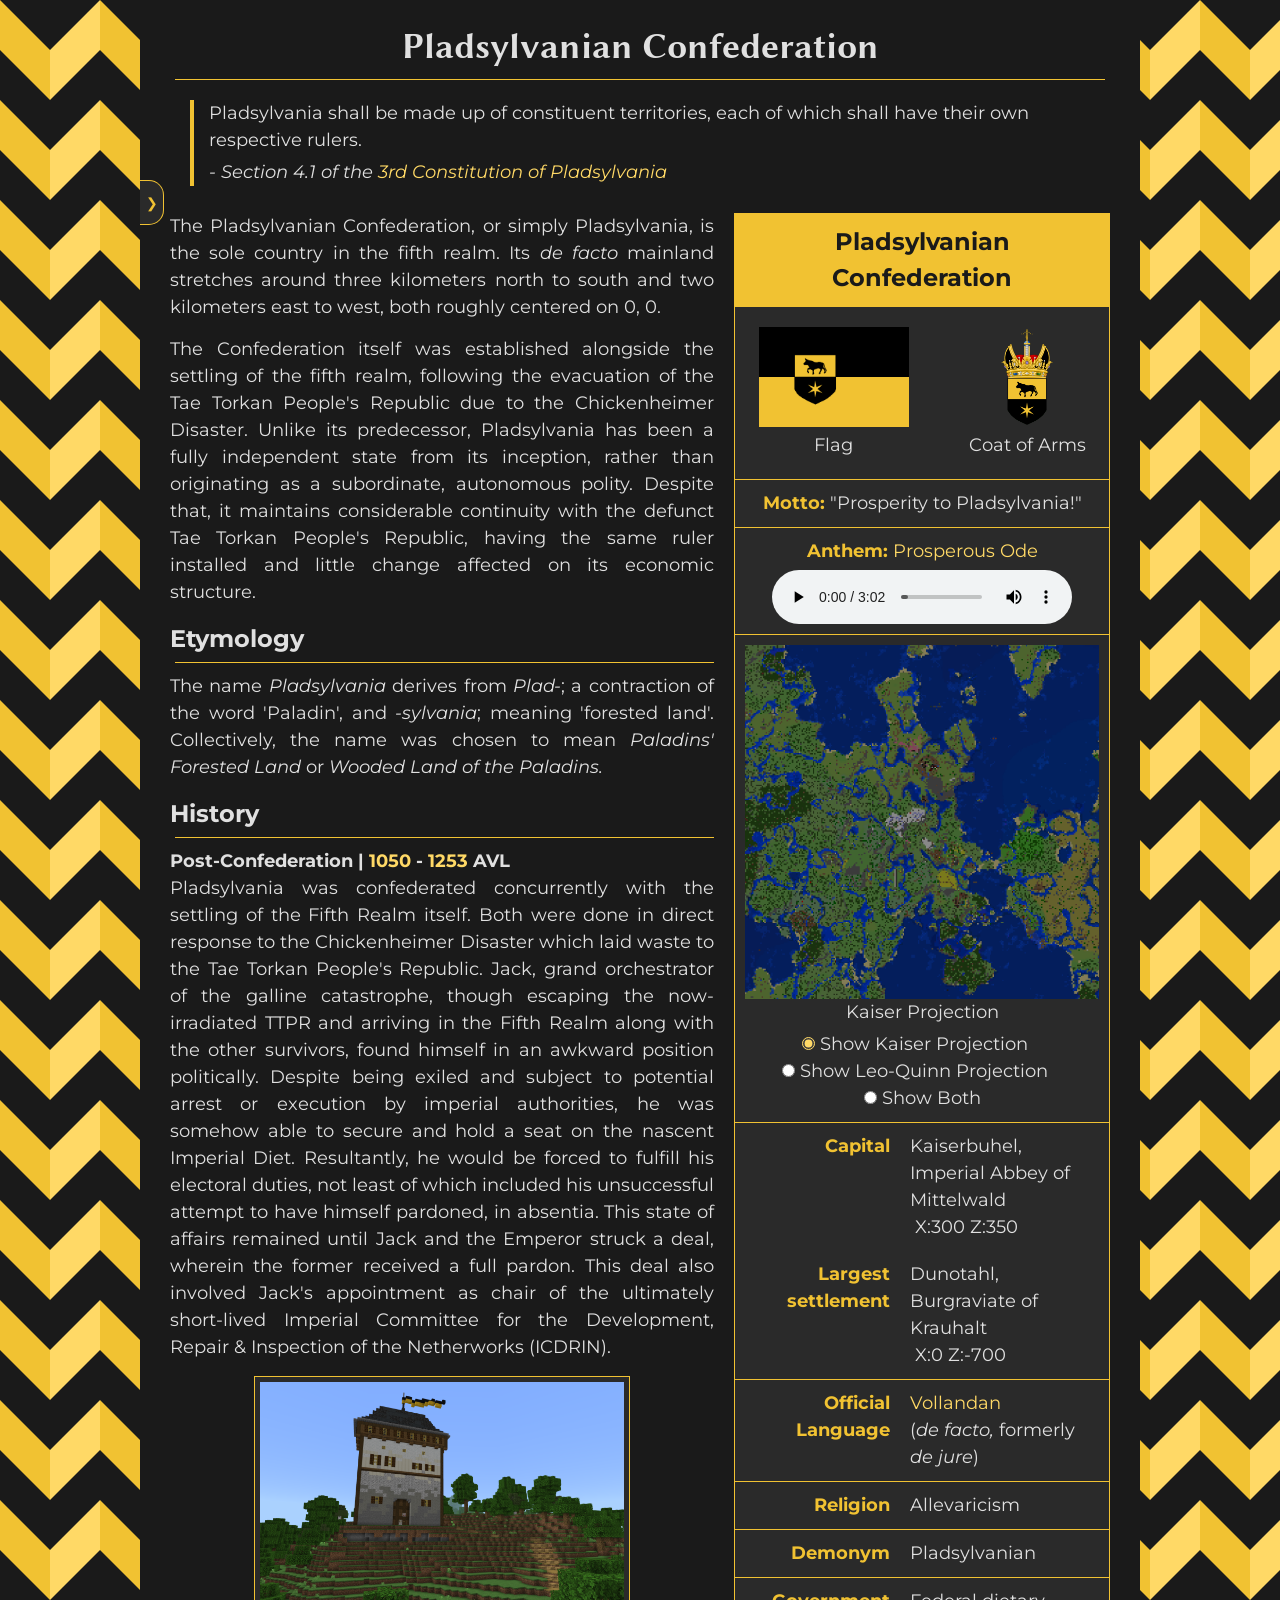
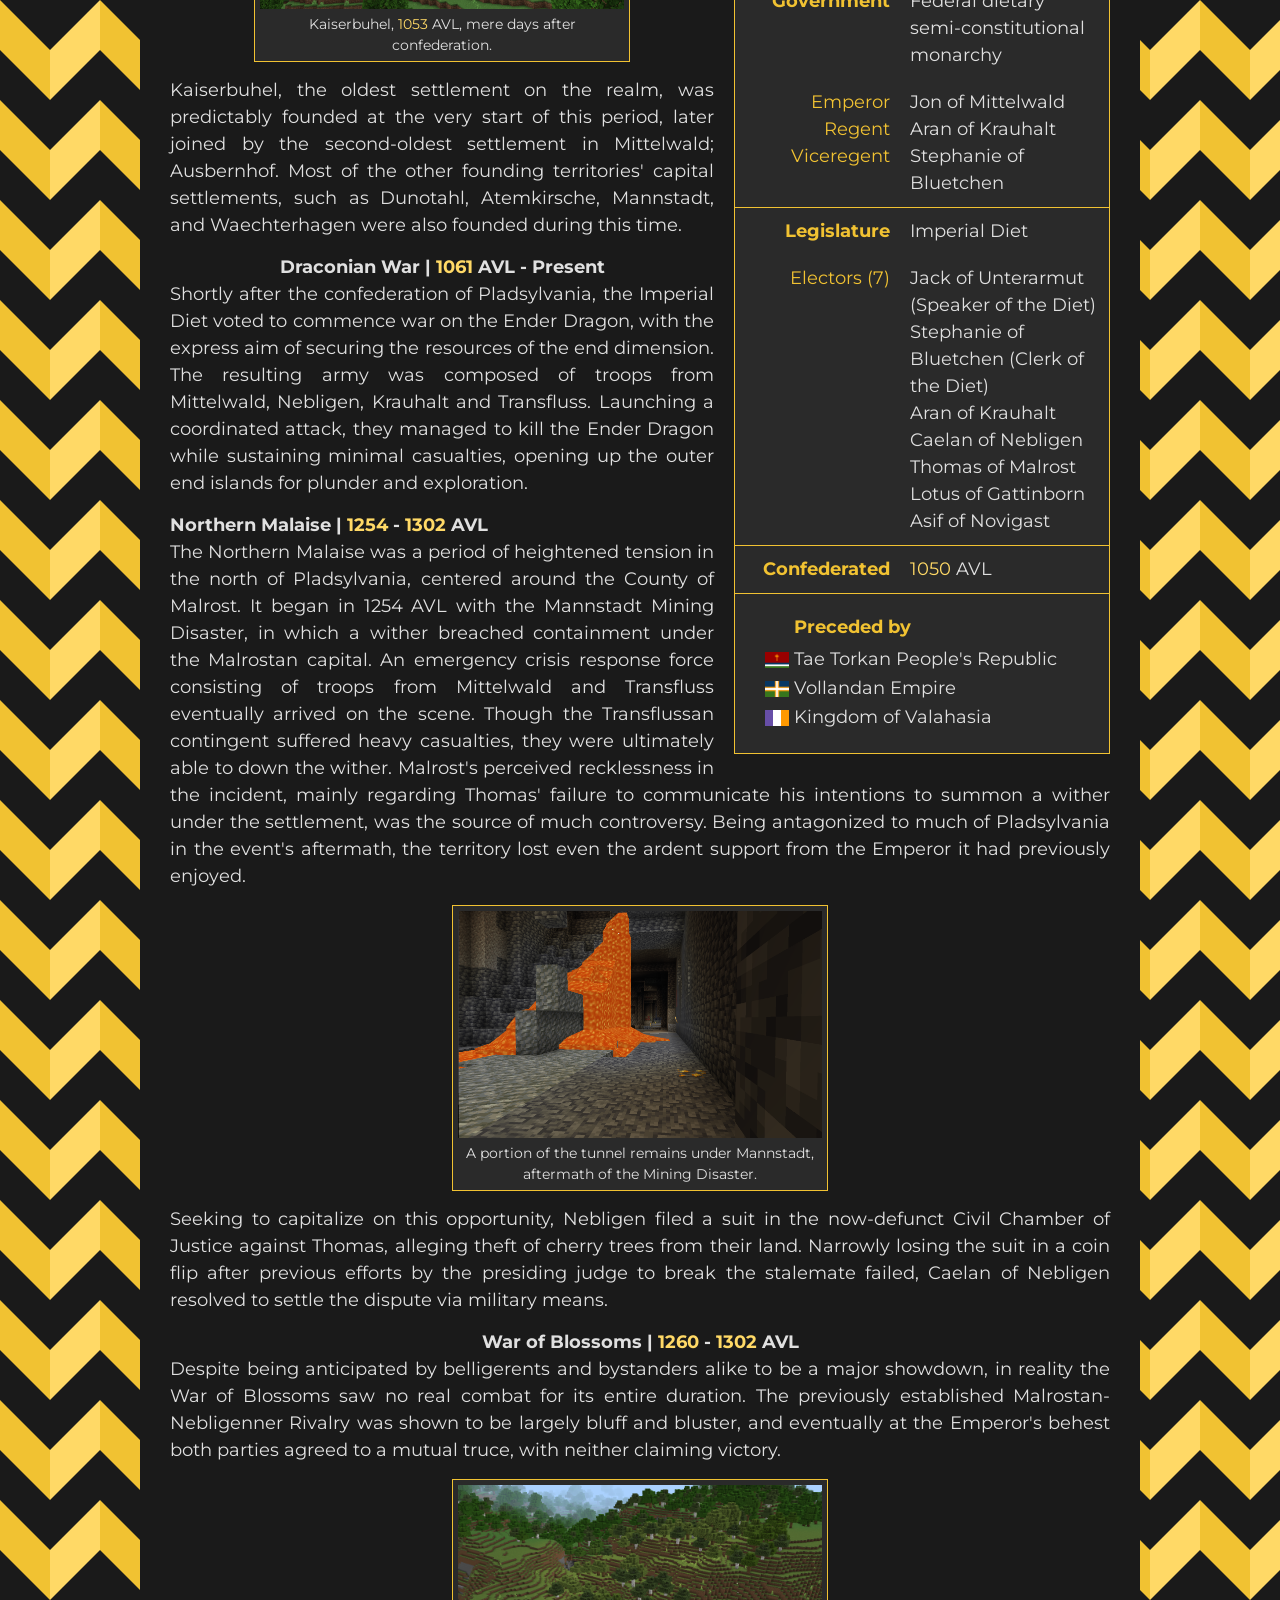
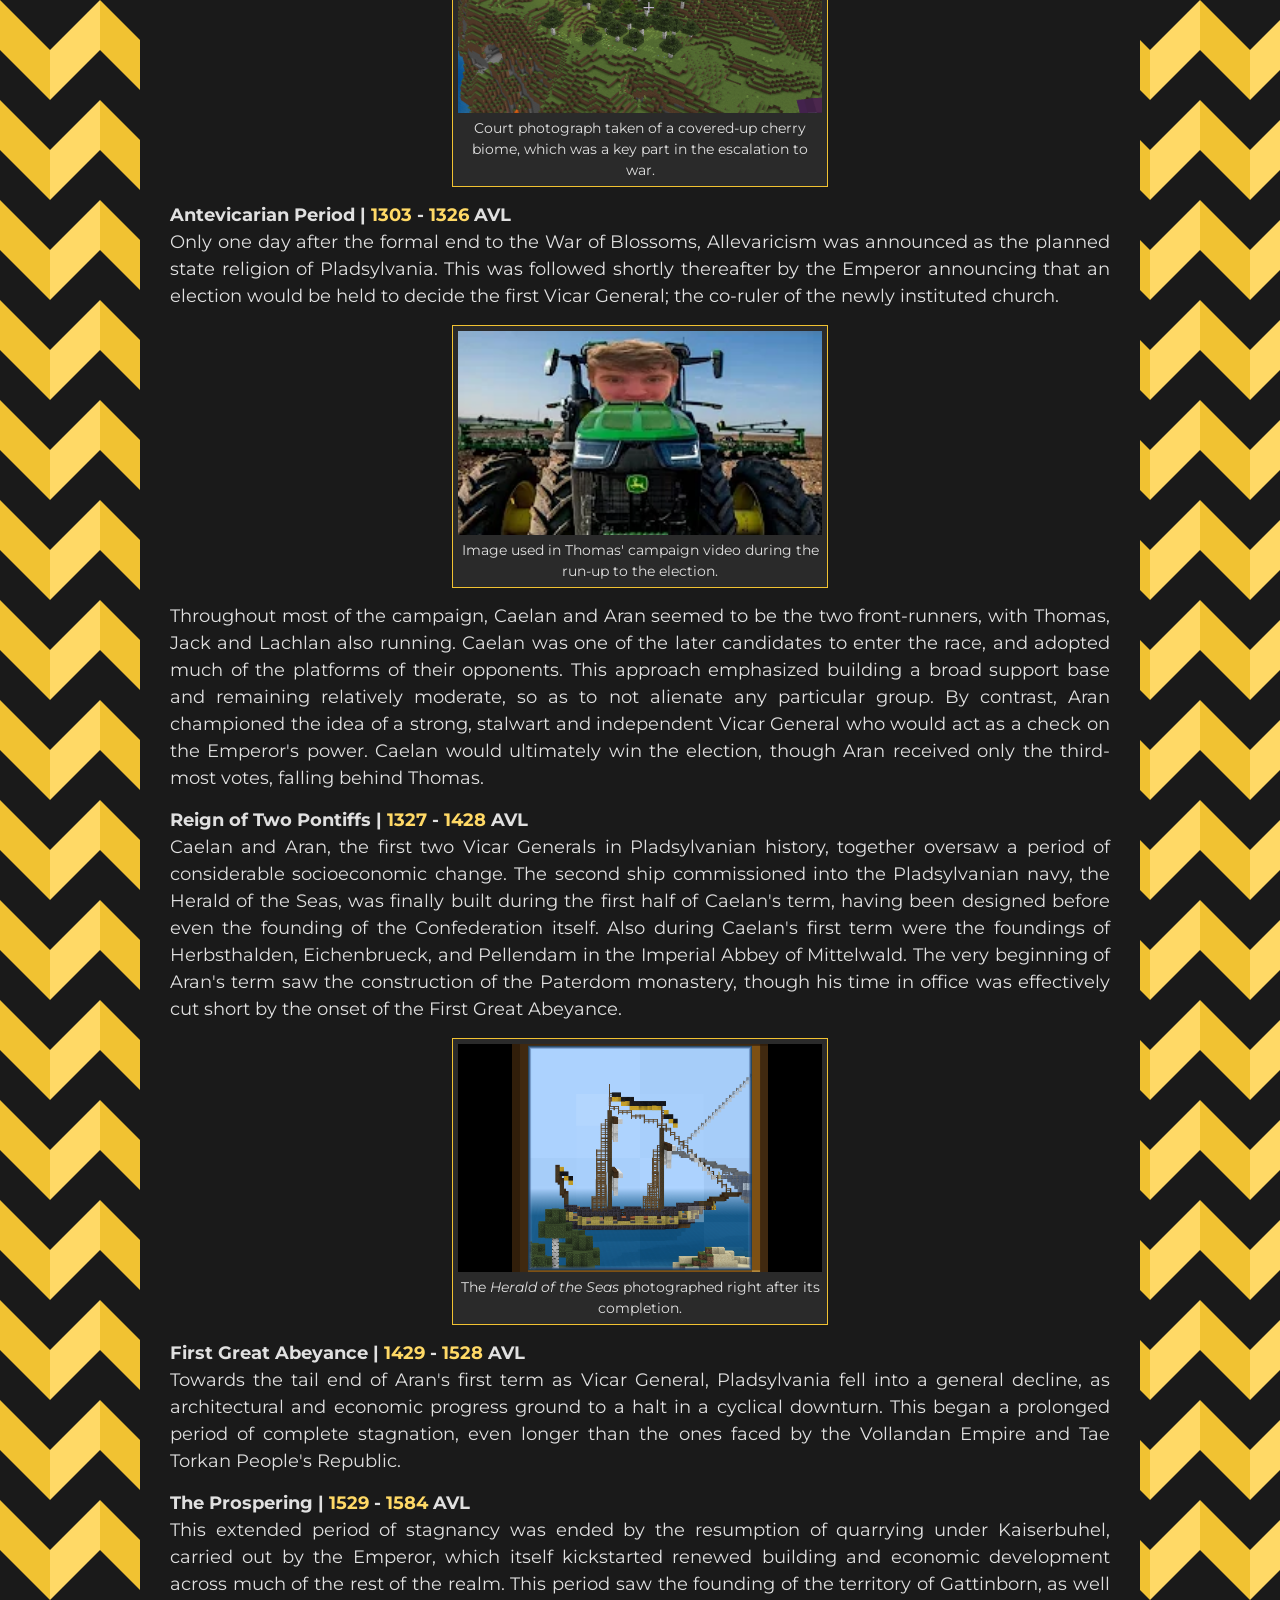
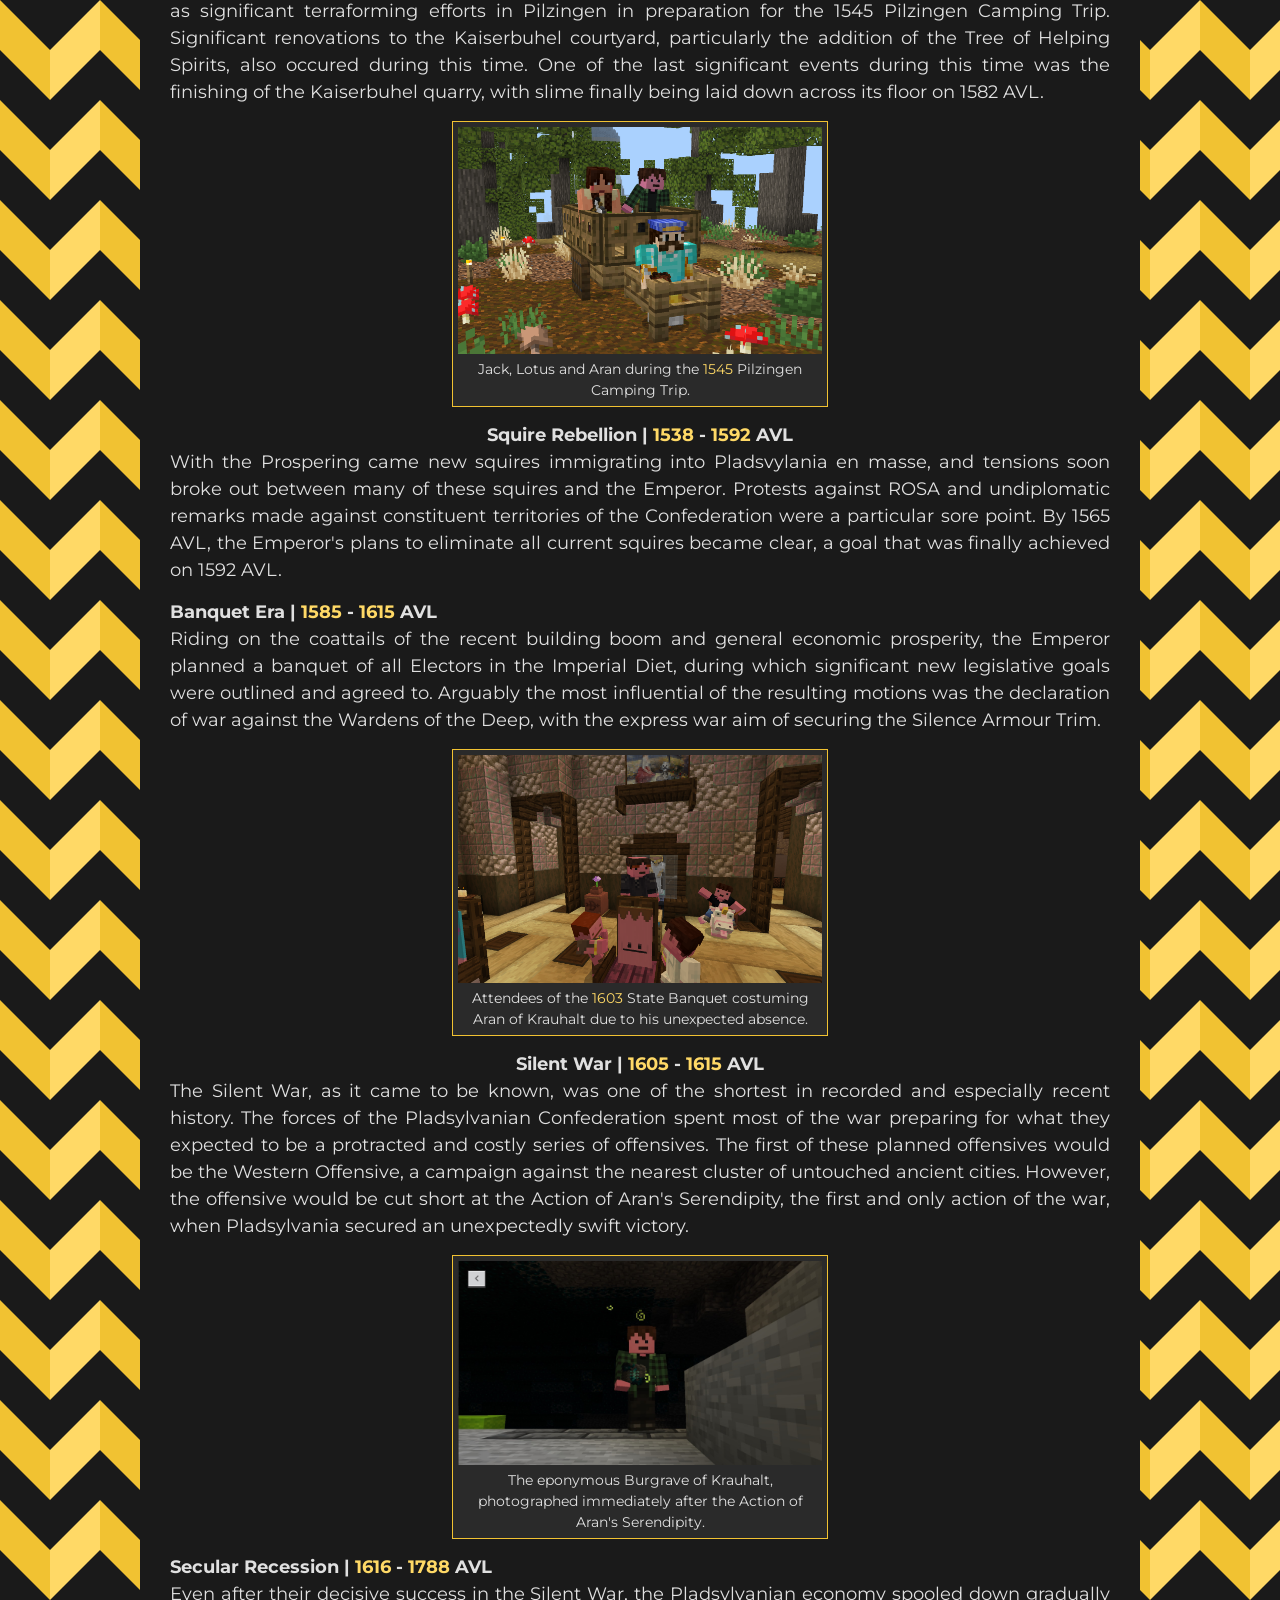
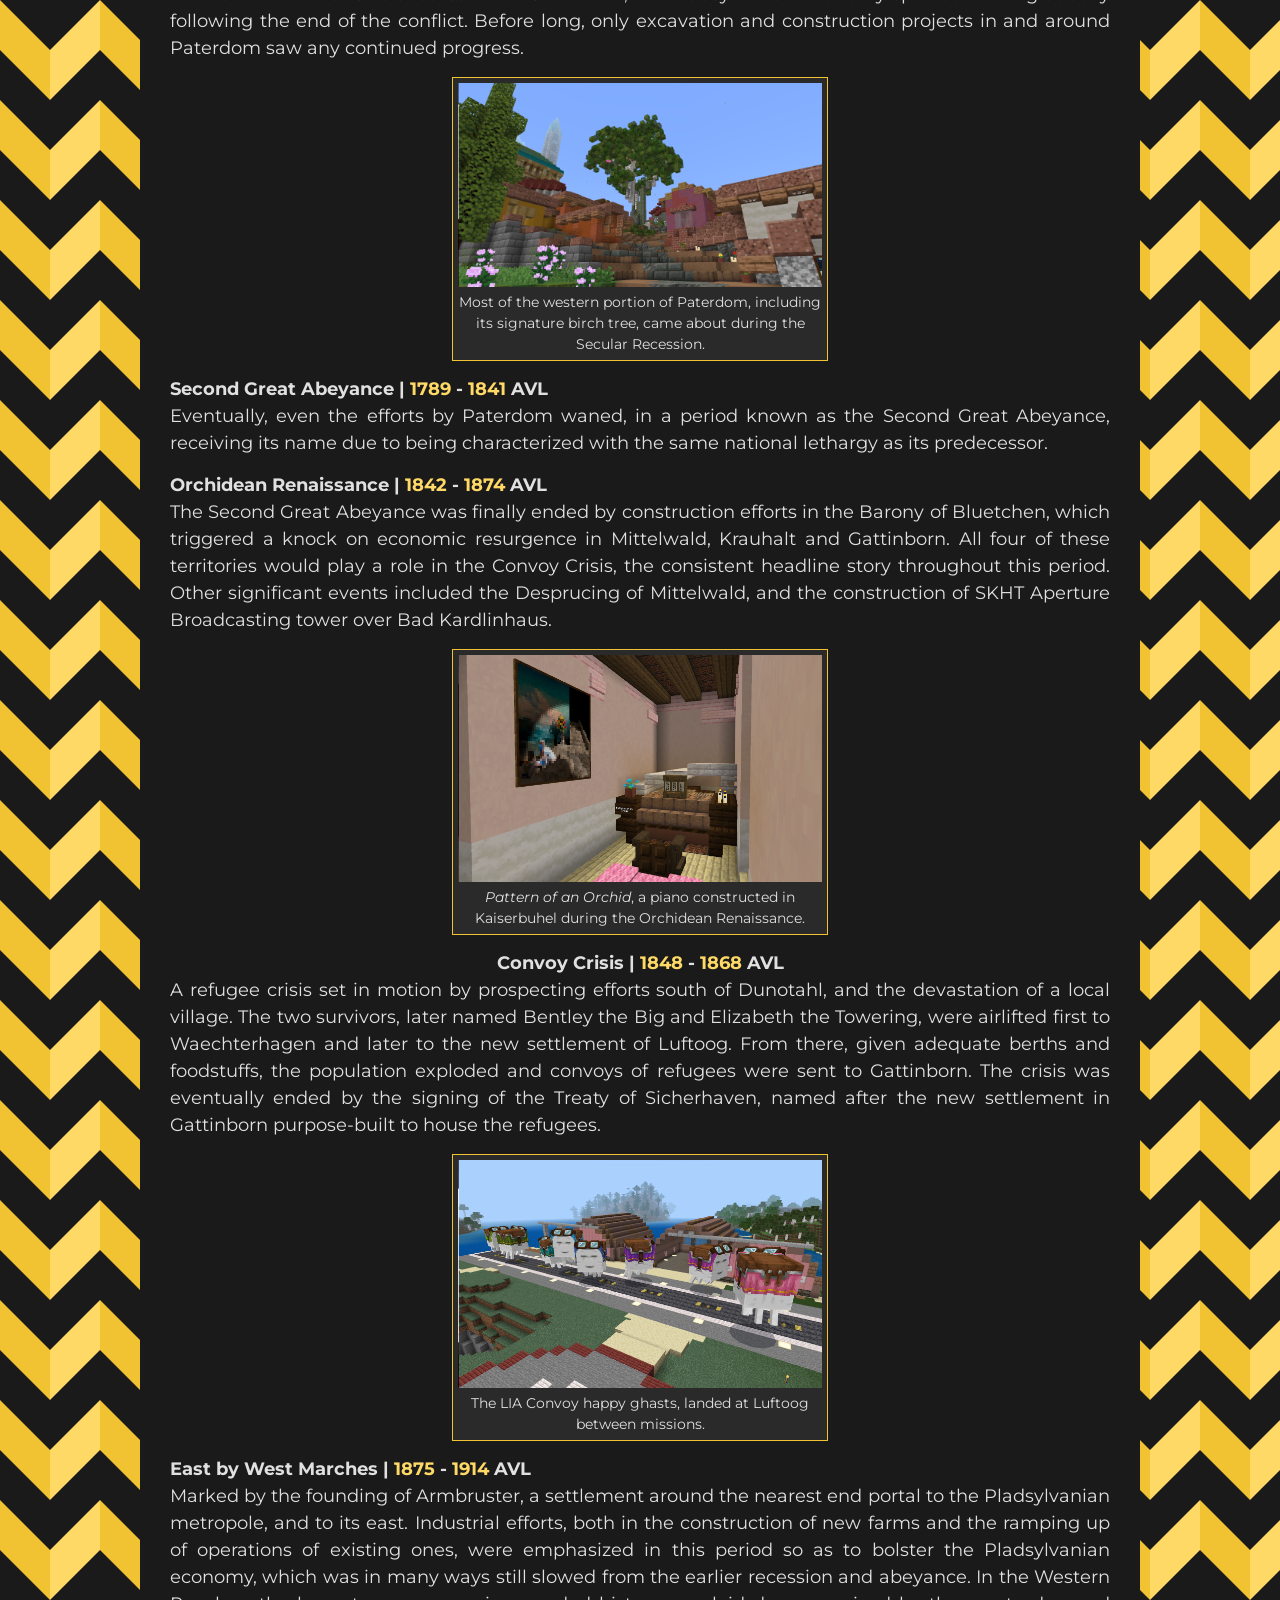
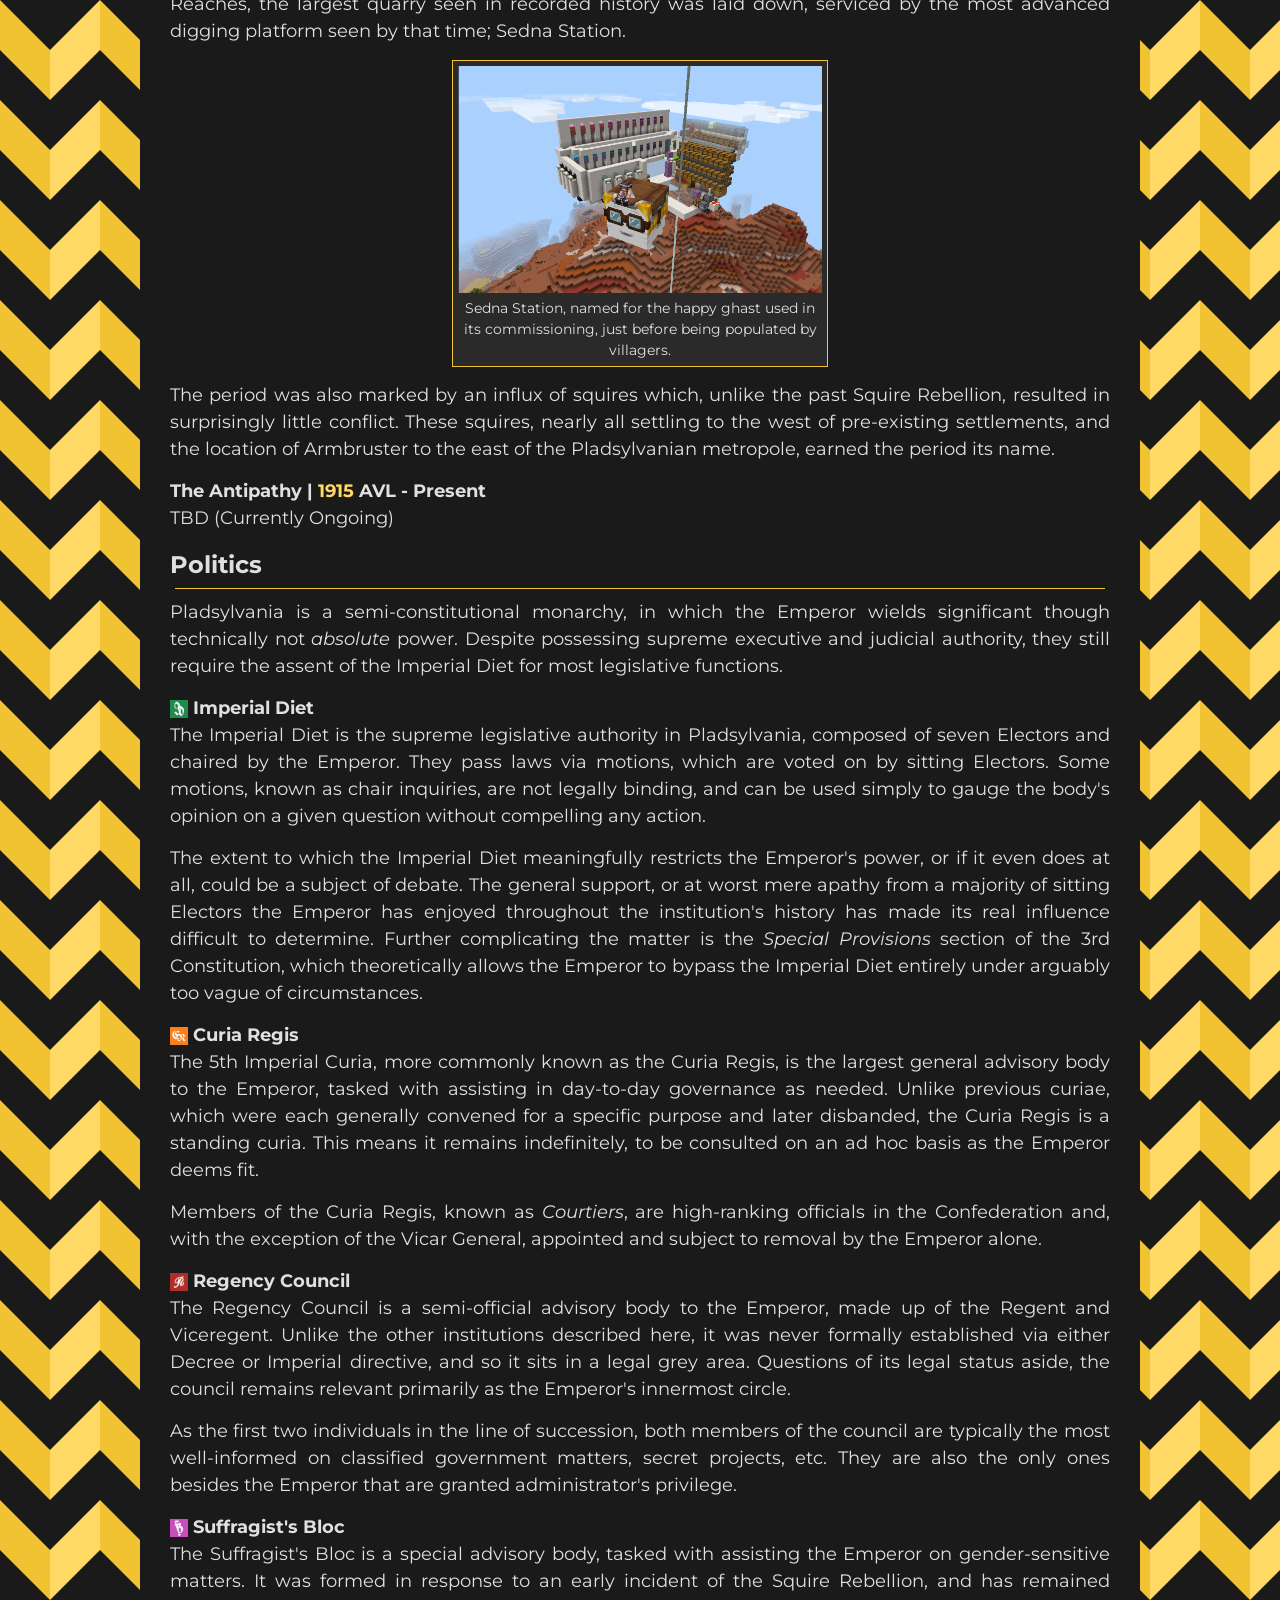
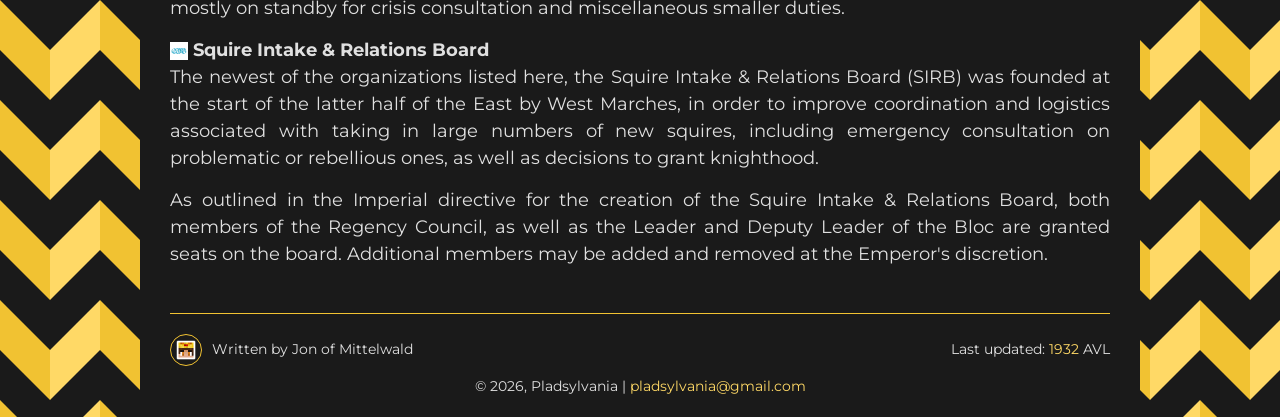
==== commit da85f5a0: "fixed email link" ====
--- a/index.html
+++ b/index.html
@@ -463,7 +463,7 @@
         <span class="footer-updated">Last updated: <span class="tooltip-hover">1932<span class="tooltip-popup">April 30, 2026</span></span>  AVL</span>
     </div>
     <div class="footer-bottom">
-        <span>&#169; 2026, Pladsylvania | <a href="mailto:you@example.com">pladsylvania@gmail.com</a></span>
+        <span>&#169; 2026, Pladsylvania | <a href="mailto:pladsylvania@gmail.com">pladsylvania@gmail.com</a></span>
     </div>
 </footer>
 
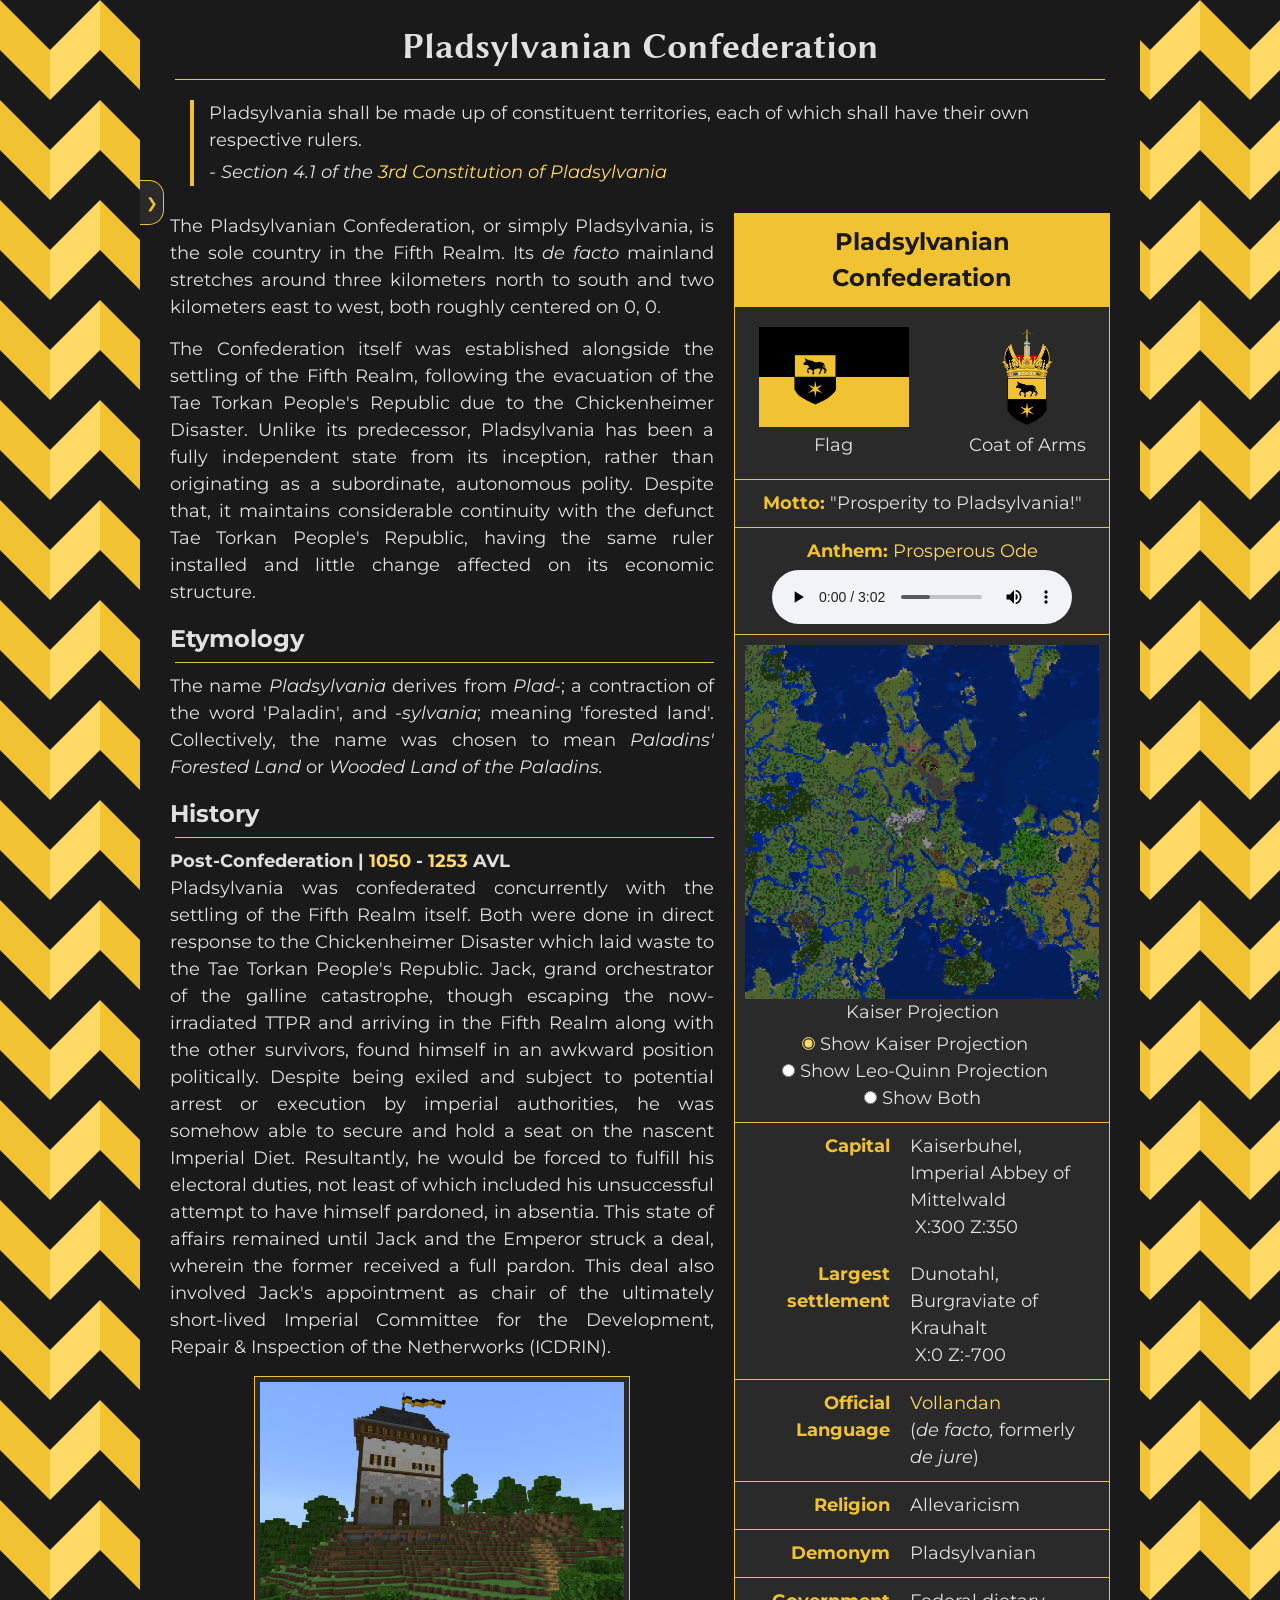
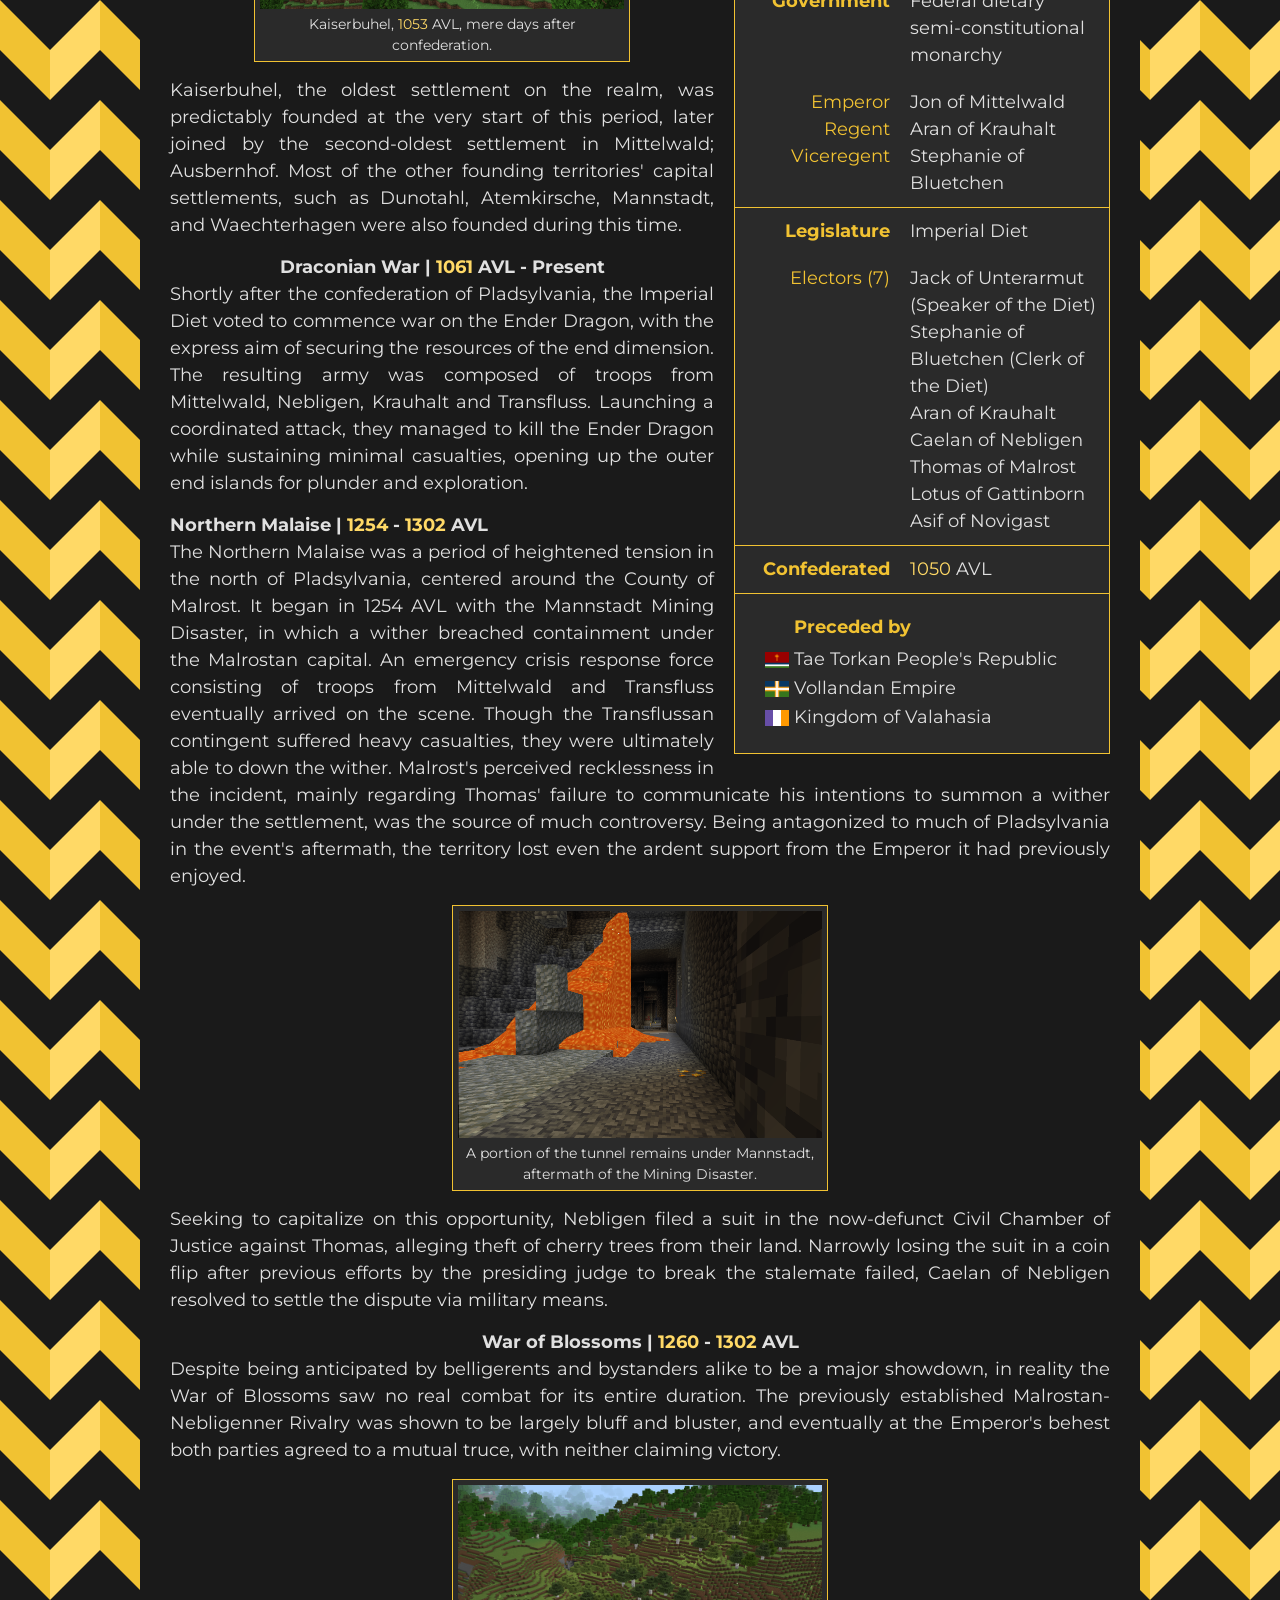
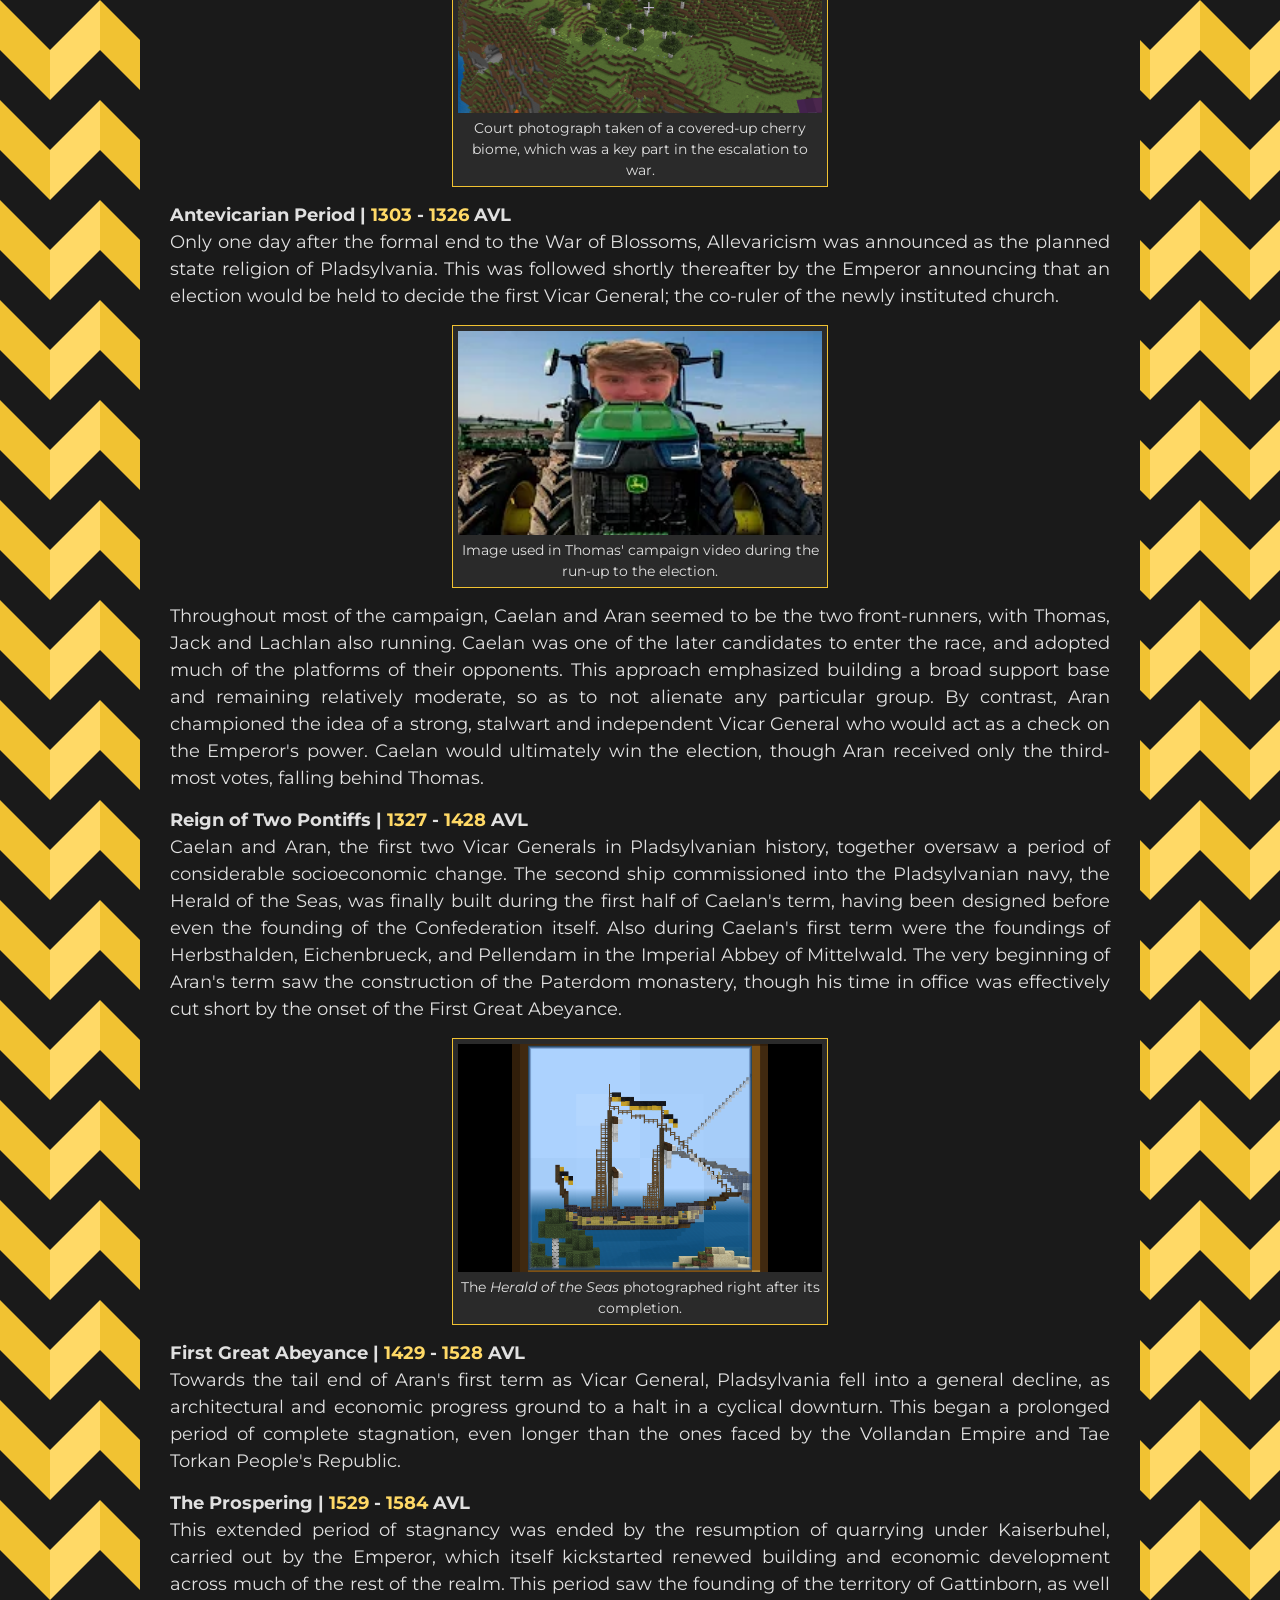
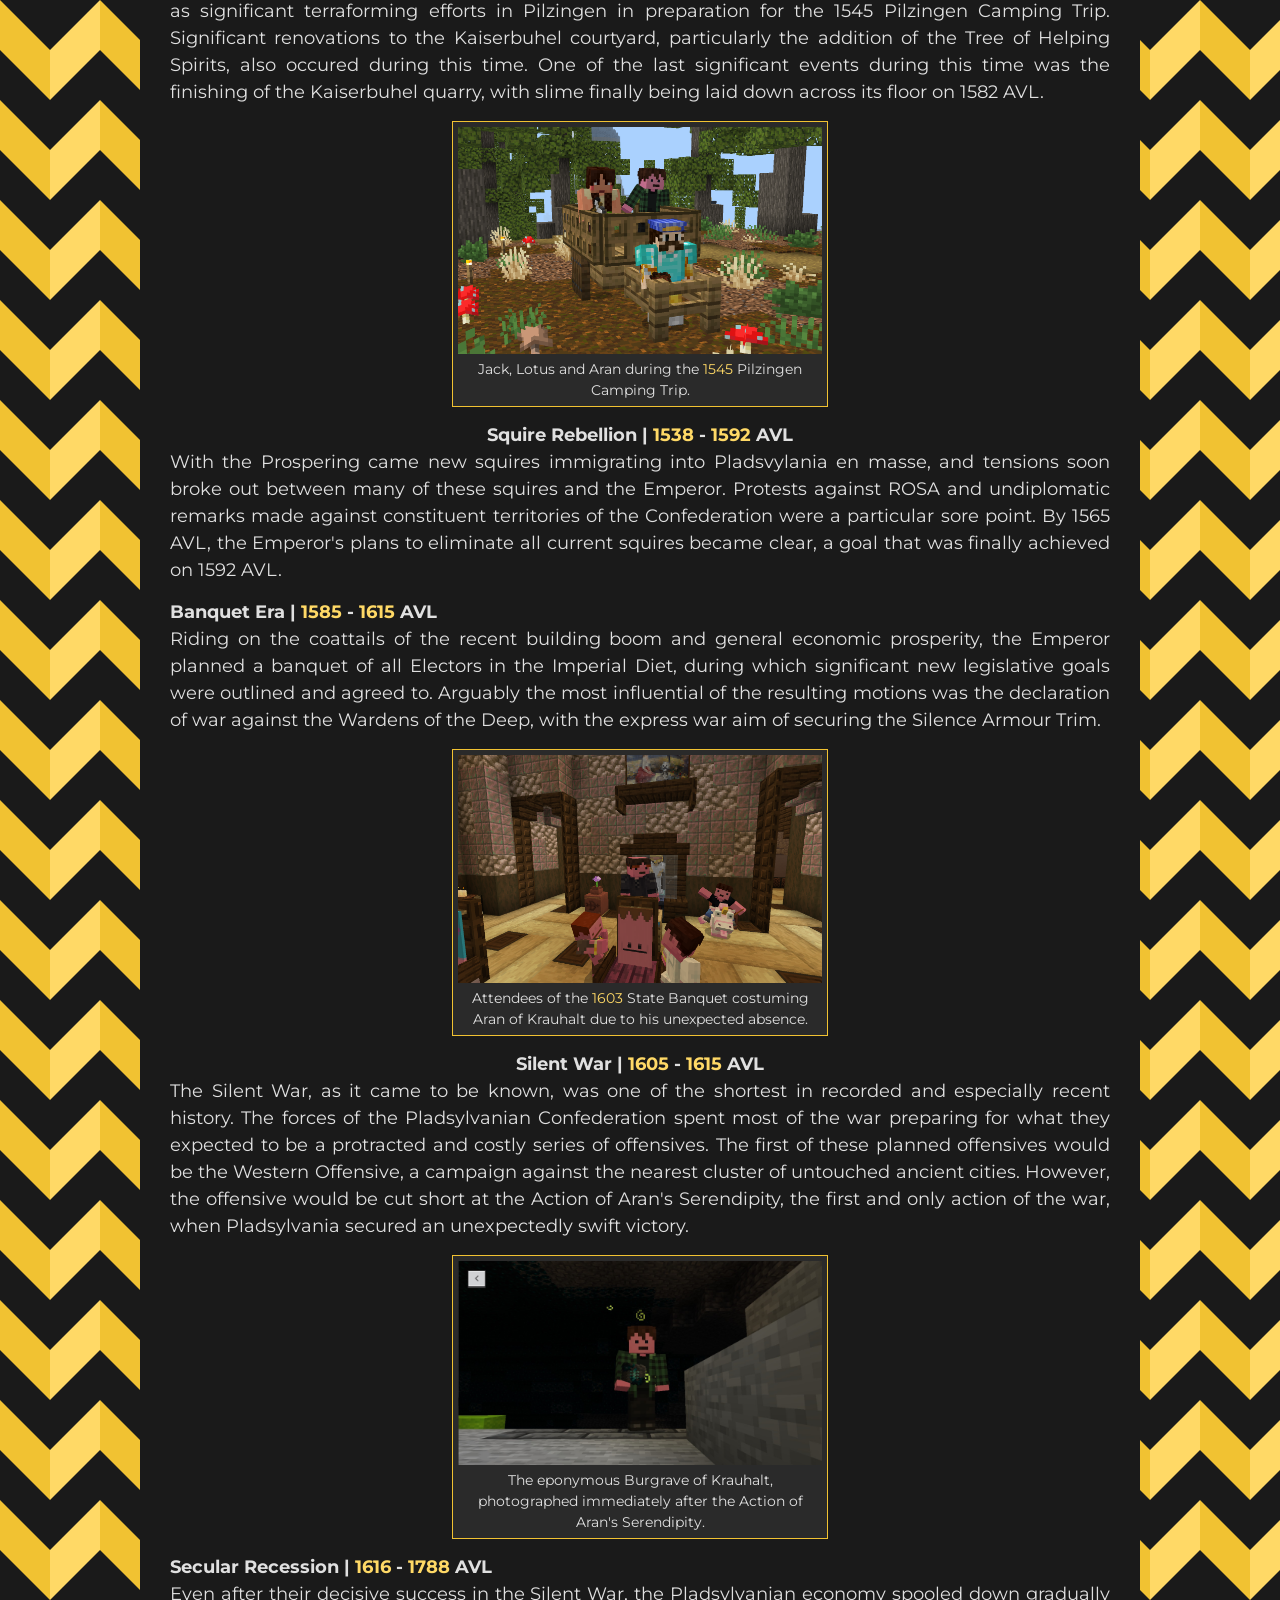
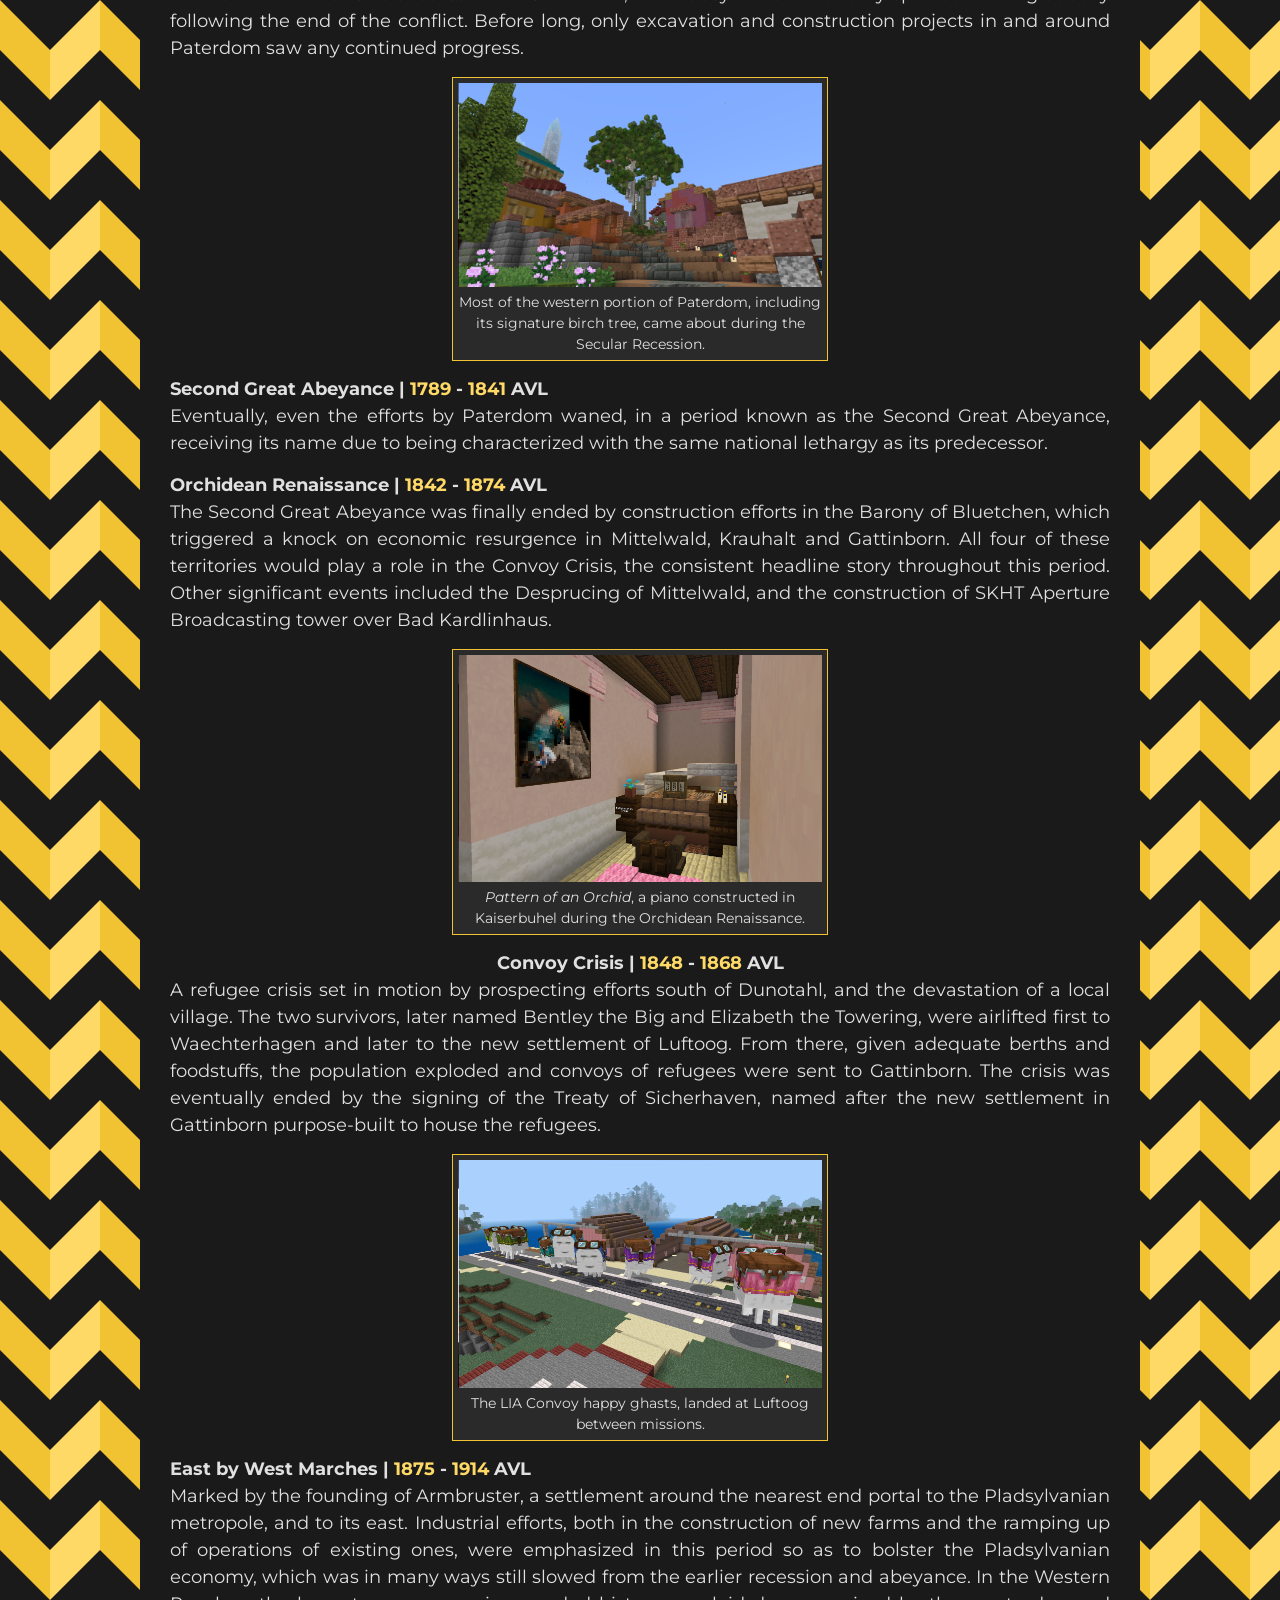
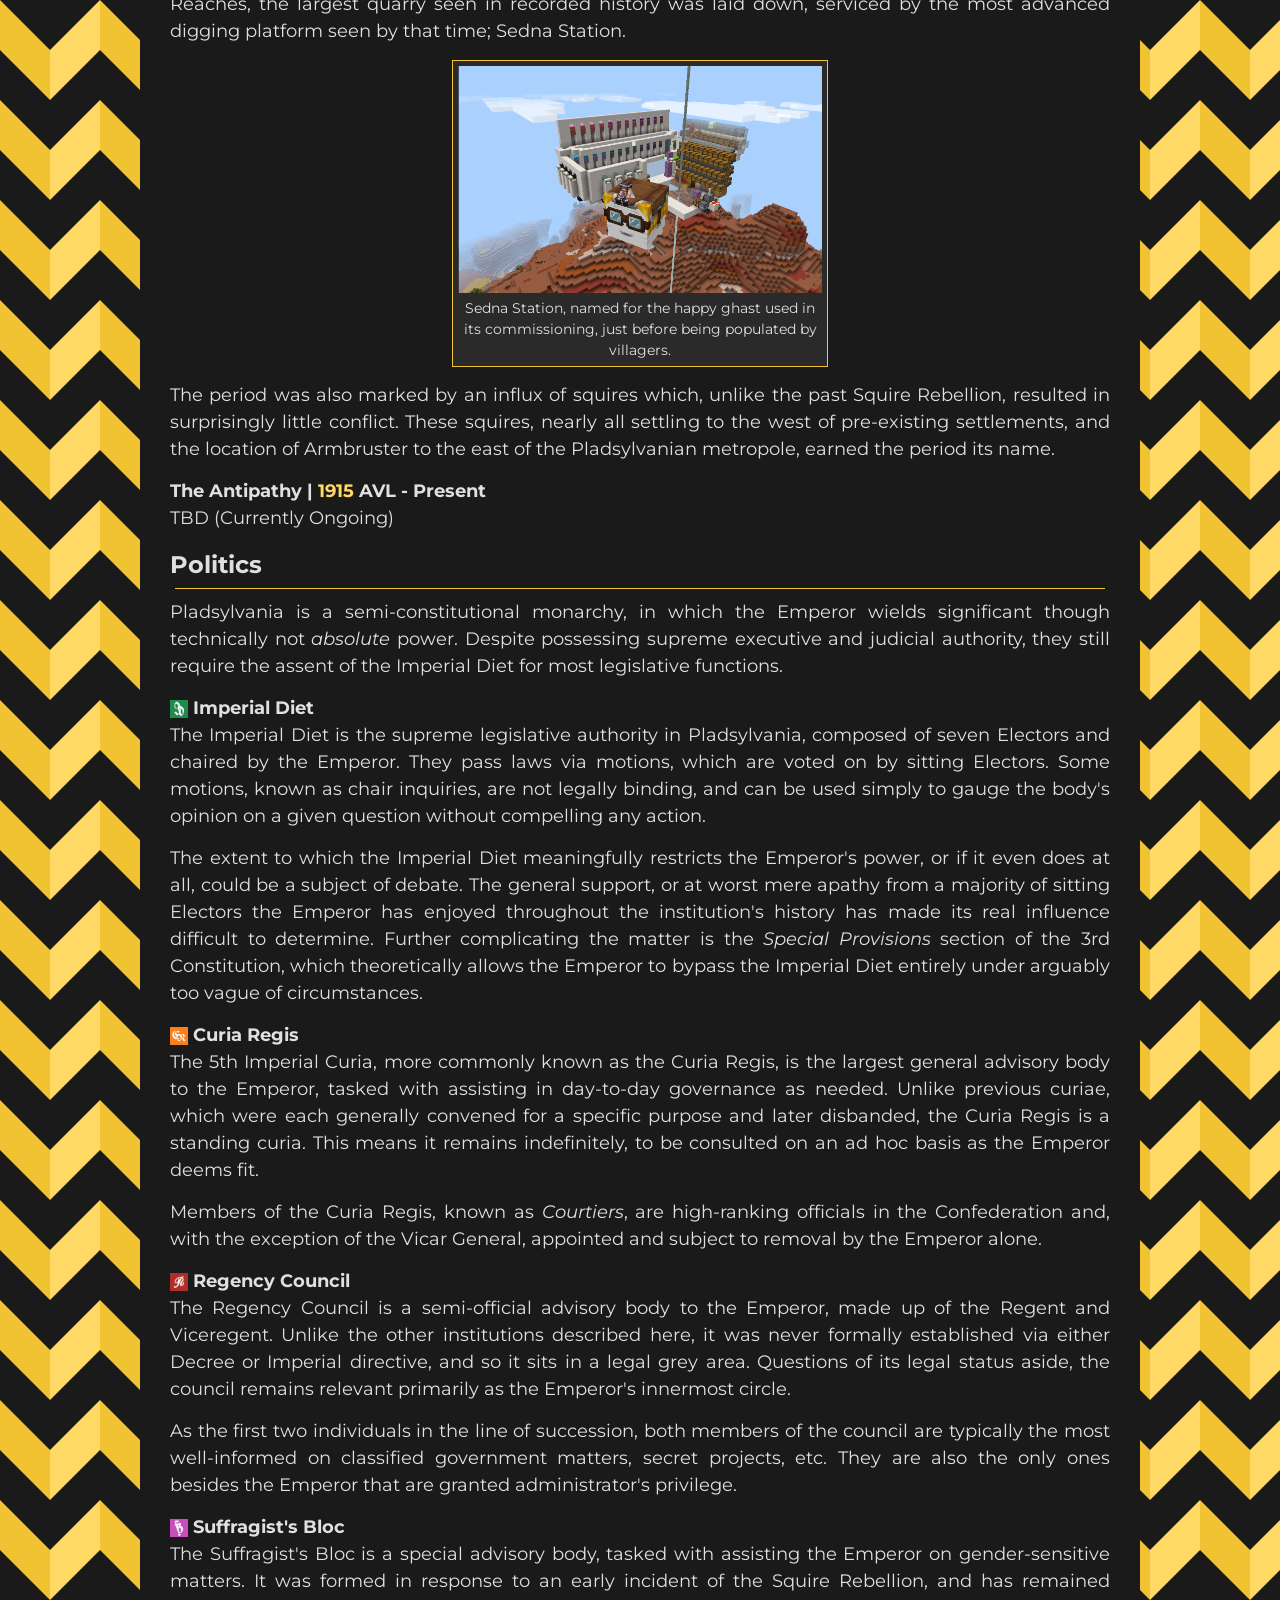
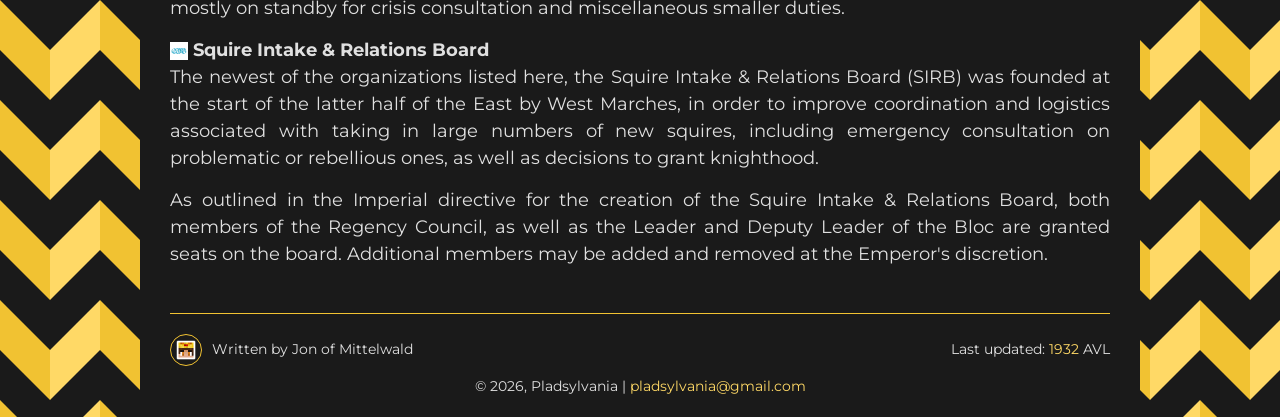
==== commit 07a65814: "fixed fifth realm > Fifth Realm" ====
--- a/index.html
+++ b/index.html
@@ -3,7 +3,7 @@
 <head>
     <meta charset="UTF-8">
     <meta name="viewport" content="width=device-width, initial-scale=1.0">
-    <meta name="description" content="The Pladsylvanian Confederation, or simply Pladsylvania, is the sole country in the fifth realm.">
+    <meta name="description" content="The Pladsylvanian Confederation, or simply Pladsylvania, is the sole country in the Fifth Realm.">
     <title>Pladsylvanian Confederation</title>
      <link rel="icon" type="image/x-icon" href="logo.ico">
     <link rel="stylesheet" href="main.css">
@@ -165,10 +165,10 @@
 </tr>
         </table>
         <p>
-            The Pladsylvanian Confederation, or simply Pladsylvania, is the sole country in the fifth realm. Its <em>de facto</em> mainland stretches around three kilometers north to south and two kilometers east to west, both roughly centered on 0, 0.
-        </p>
-        <p>
-            The Confederation itself was established alongside the settling of the fifth realm, following the evacuation of the Tae Torkan People's Republic due to the Chickenheimer Disaster. Unlike its predecessor, Pladsylvania has been a fully independent state from its inception, rather than originating as a subordinate, autonomous polity. Despite that, it maintains considerable continuity with the defunct Tae Torkan People's Republic, having the same ruler installed and little change affected on its economic structure.
+            The Pladsylvanian Confederation, or simply Pladsylvania, is the sole country in the Fifth Realm. Its <em>de facto</em> mainland stretches around three kilometers north to south and two kilometers east to west, both roughly centered on 0, 0.
+        </p>
+        <p>
+            The Confederation itself was established alongside the settling of the Fifth Realm, following the evacuation of the Tae Torkan People's Republic due to the Chickenheimer Disaster. Unlike its predecessor, Pladsylvania has been a fully independent state from its inception, rather than originating as a subordinate, autonomous polity. Despite that, it maintains considerable continuity with the defunct Tae Torkan People's Republic, having the same ruler installed and little change affected on its economic structure.
         </p>
 
 <div id="toc-clip">
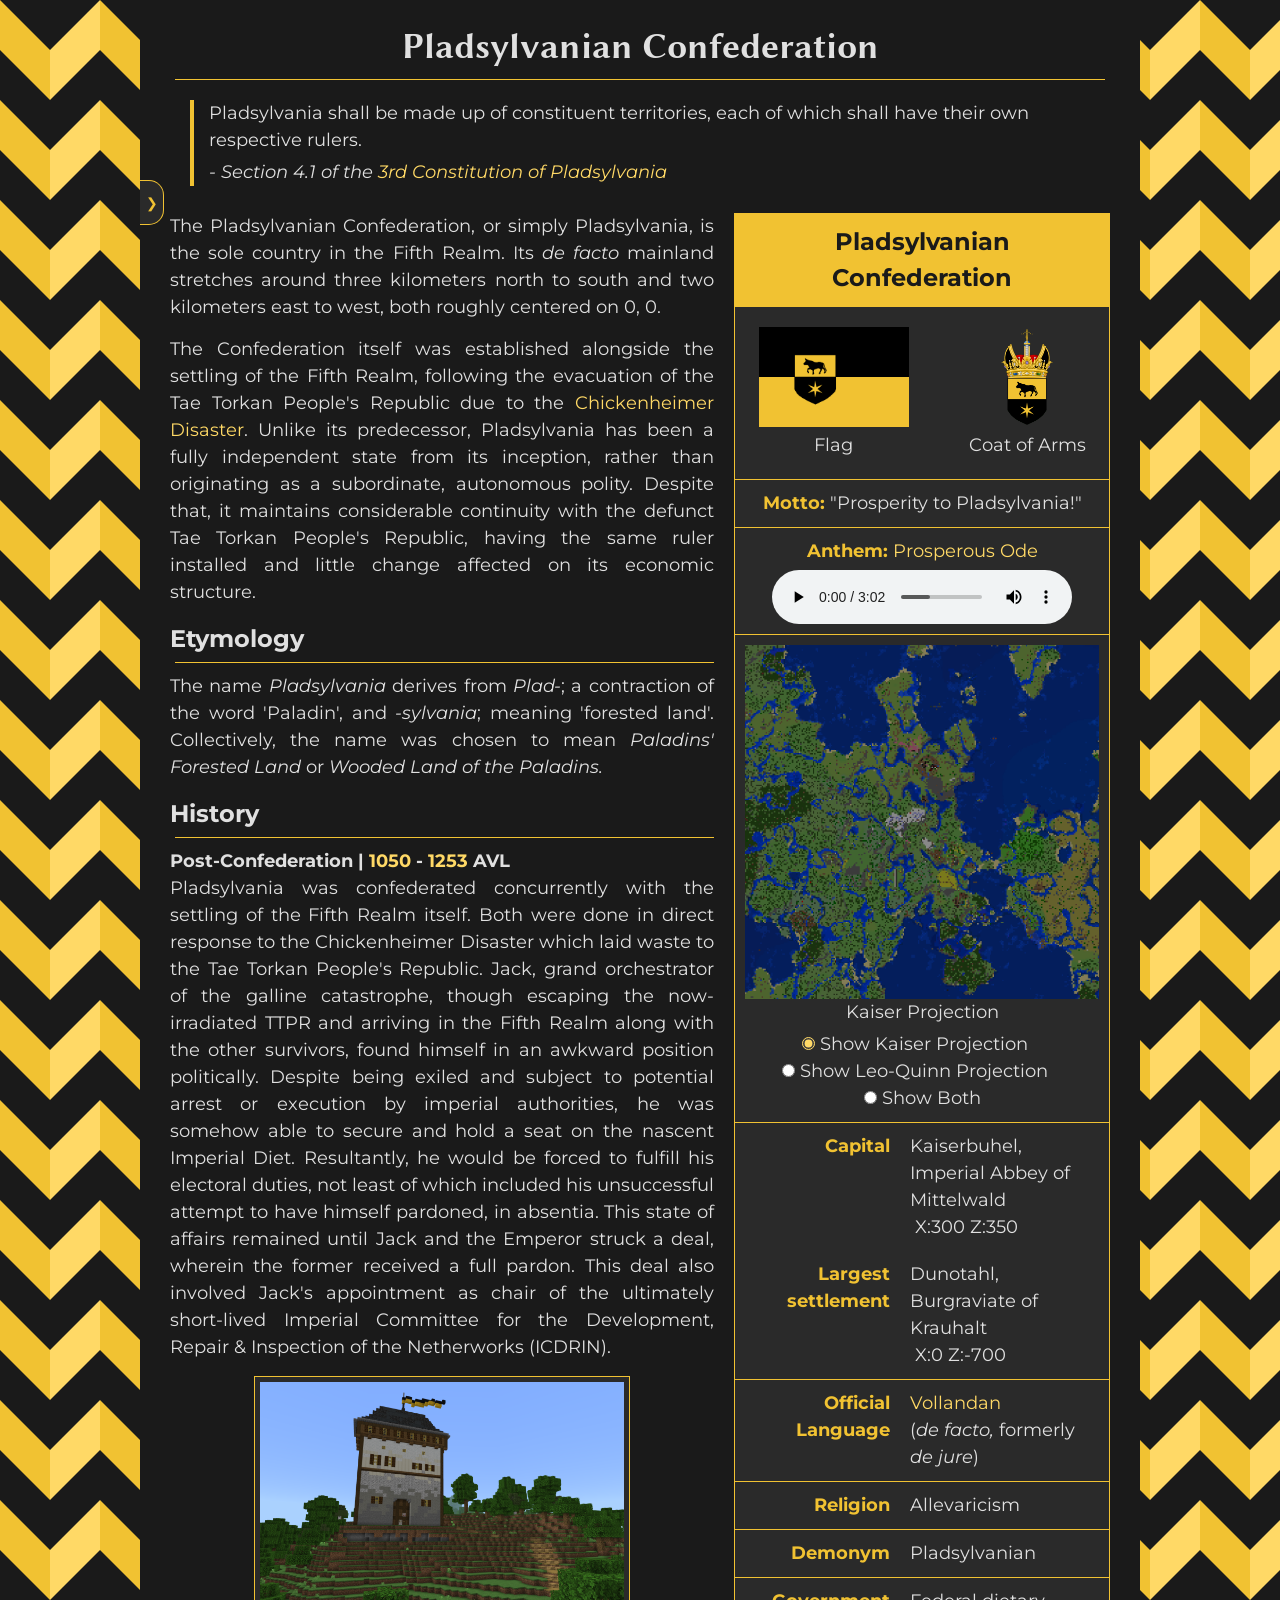
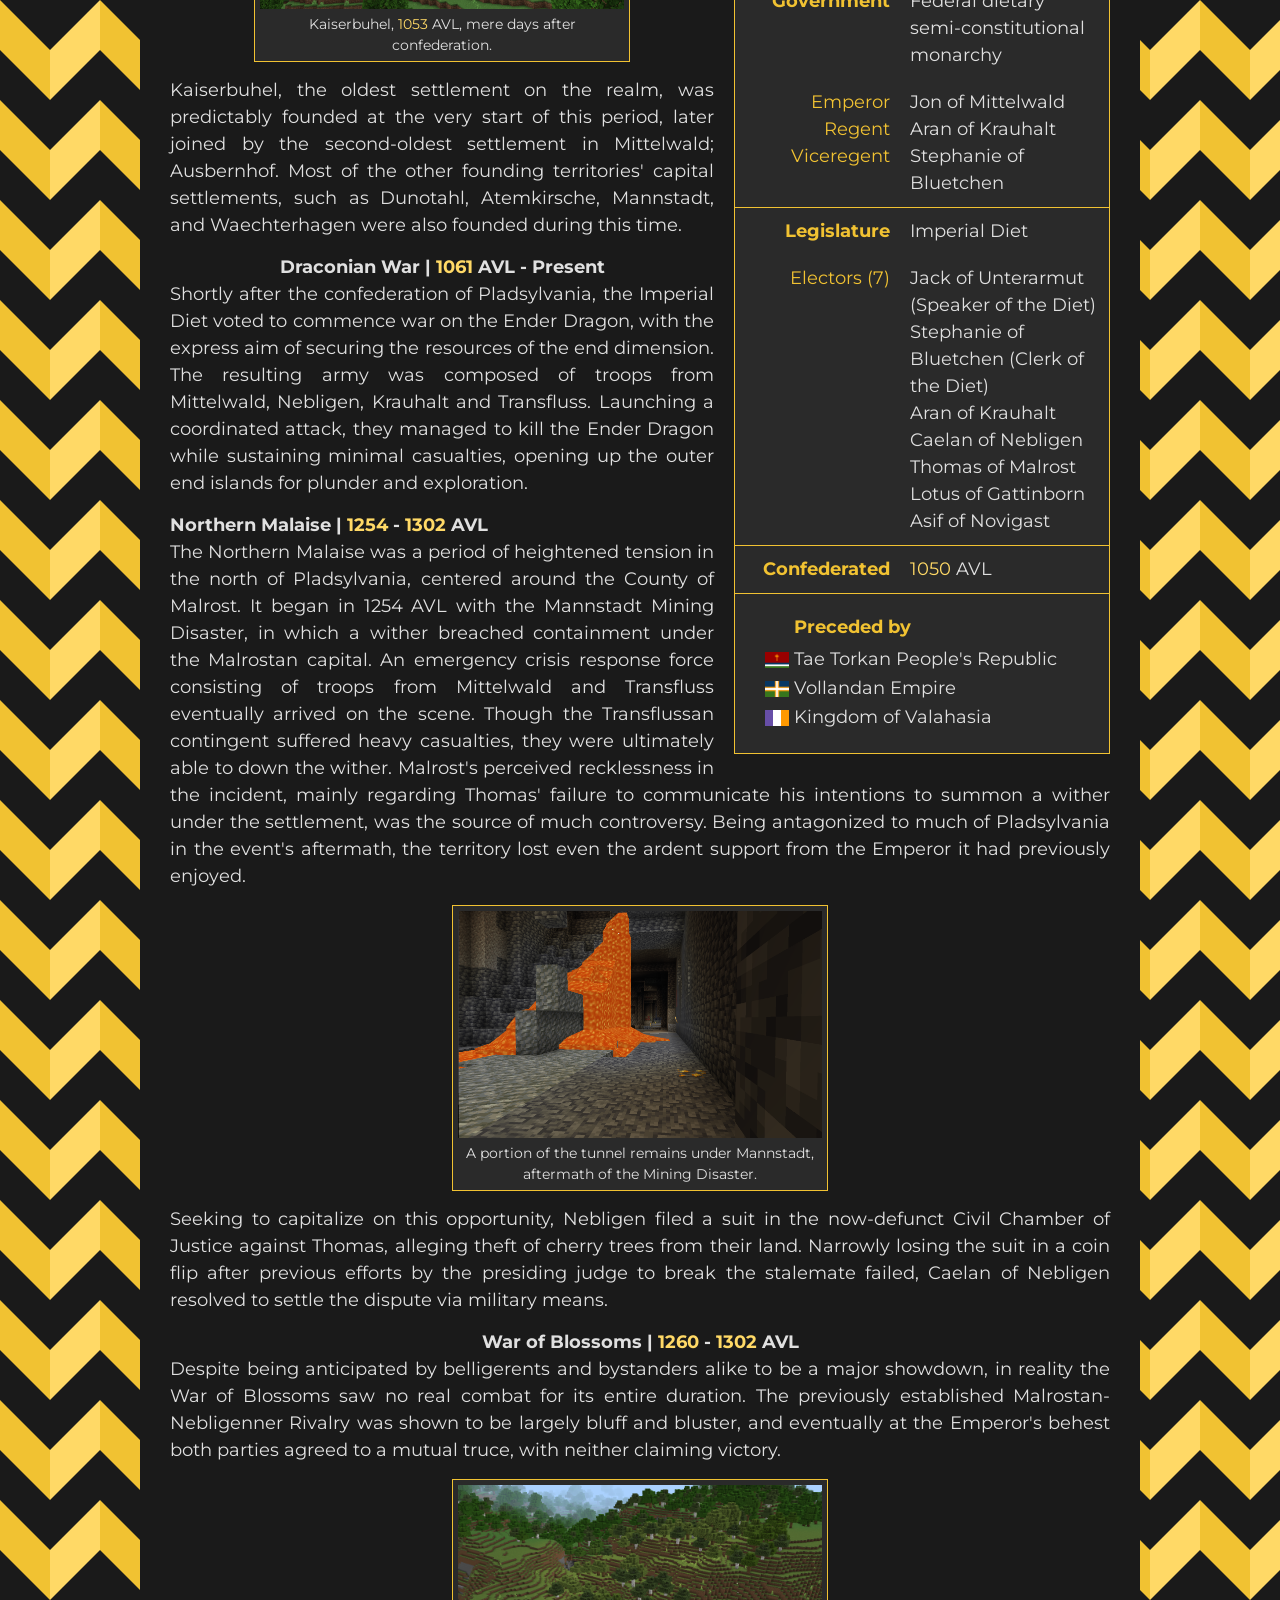
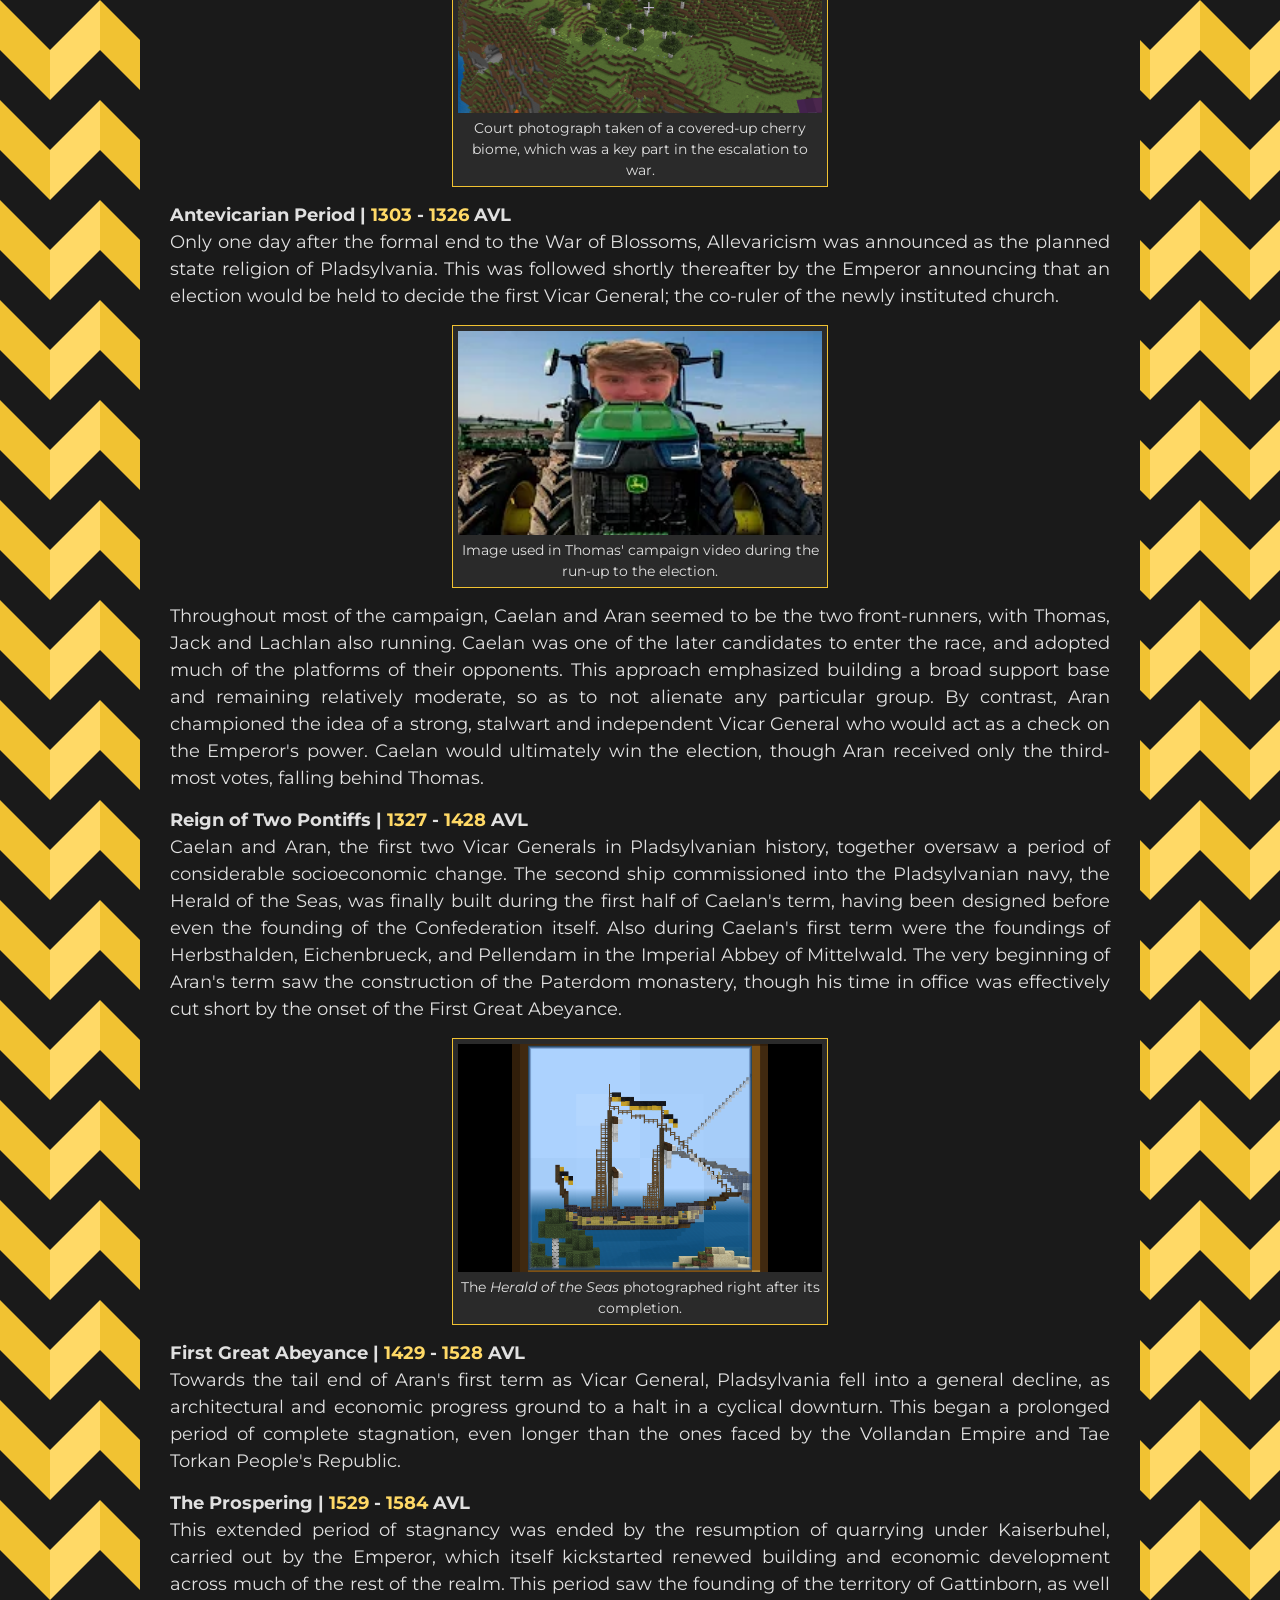
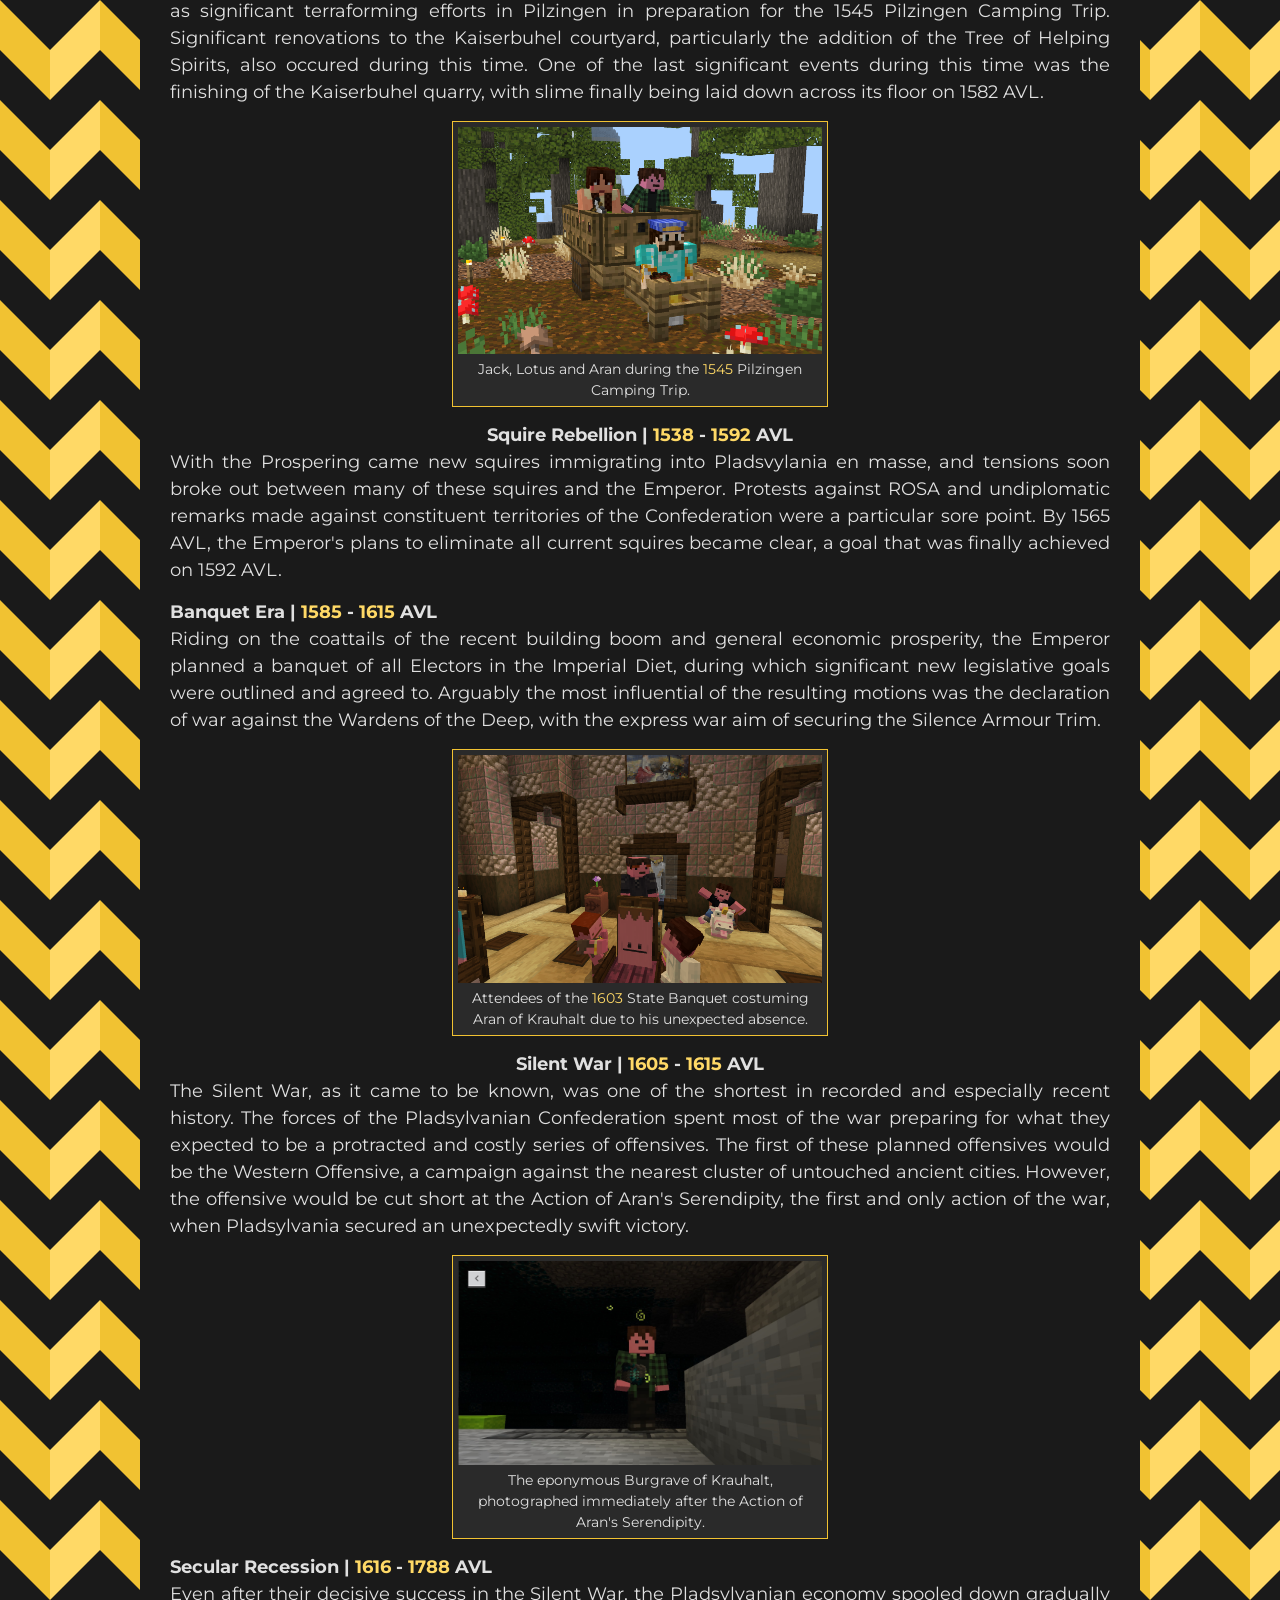
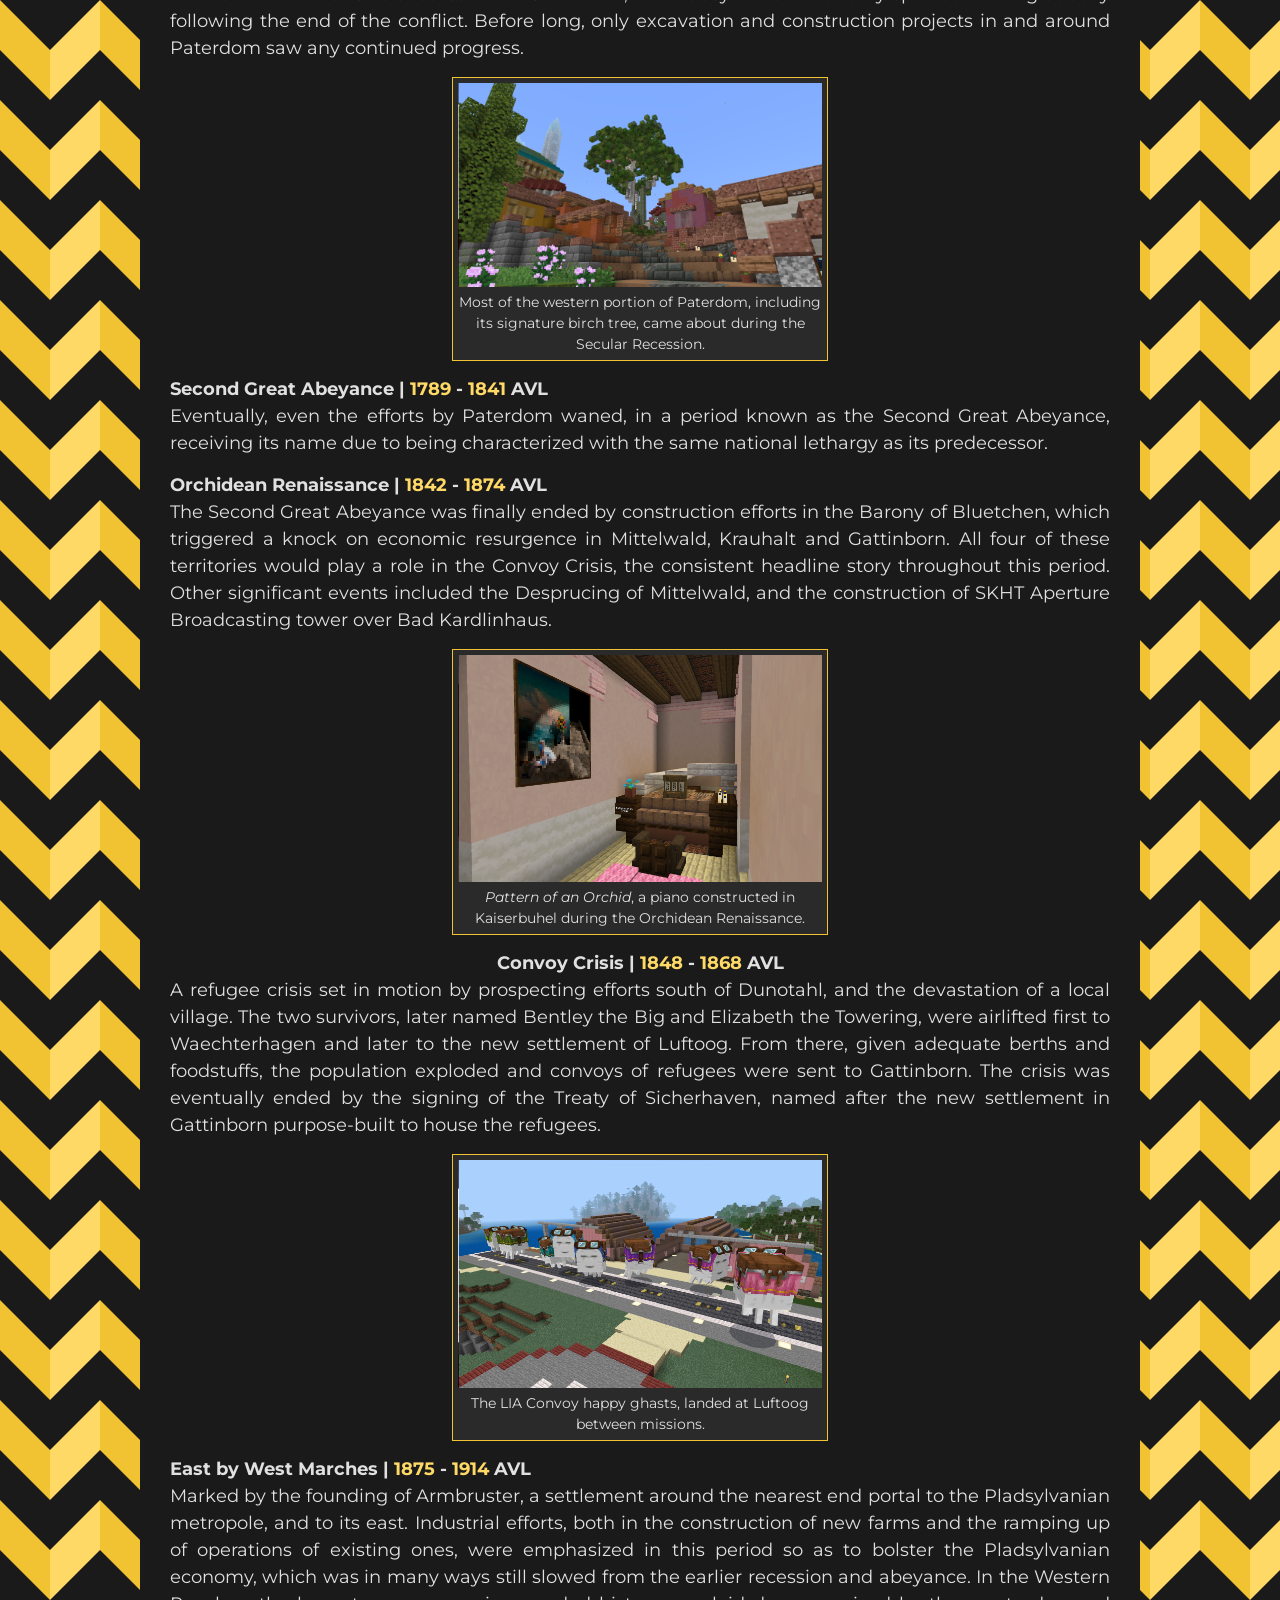
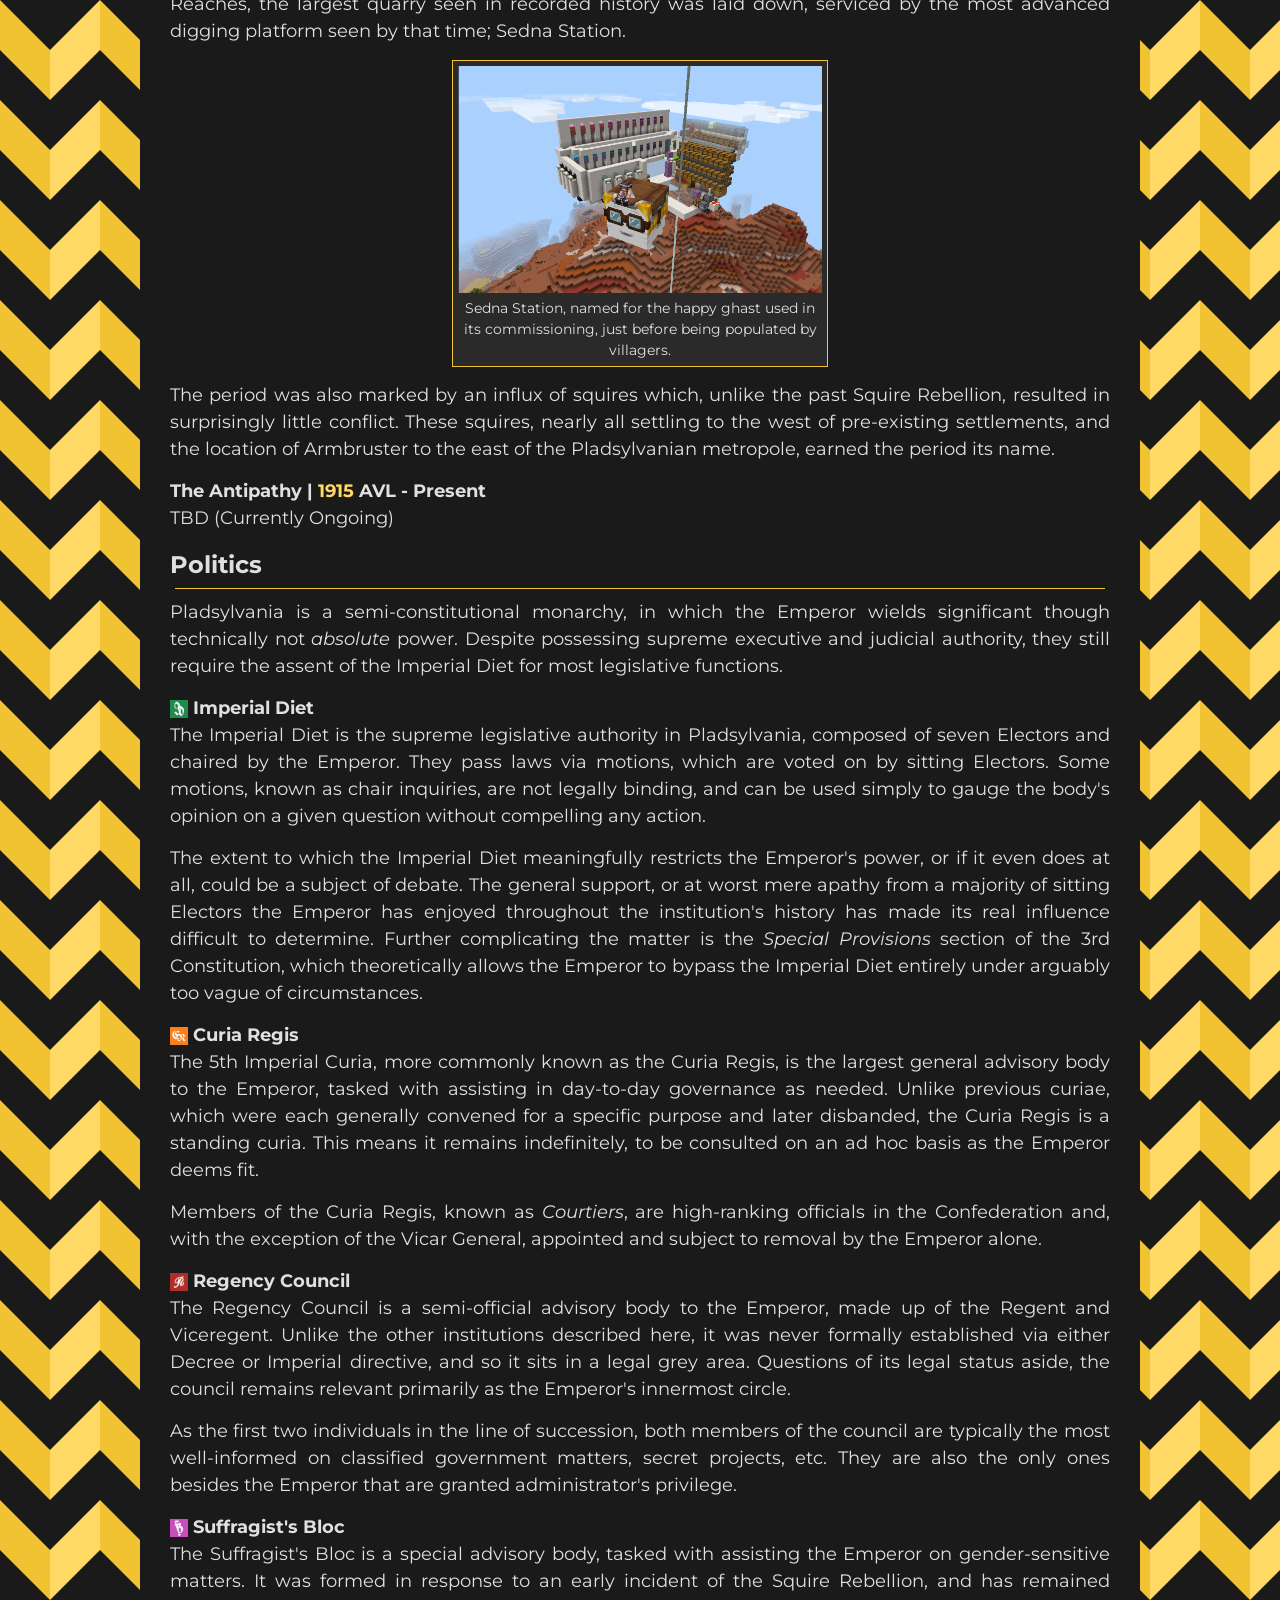
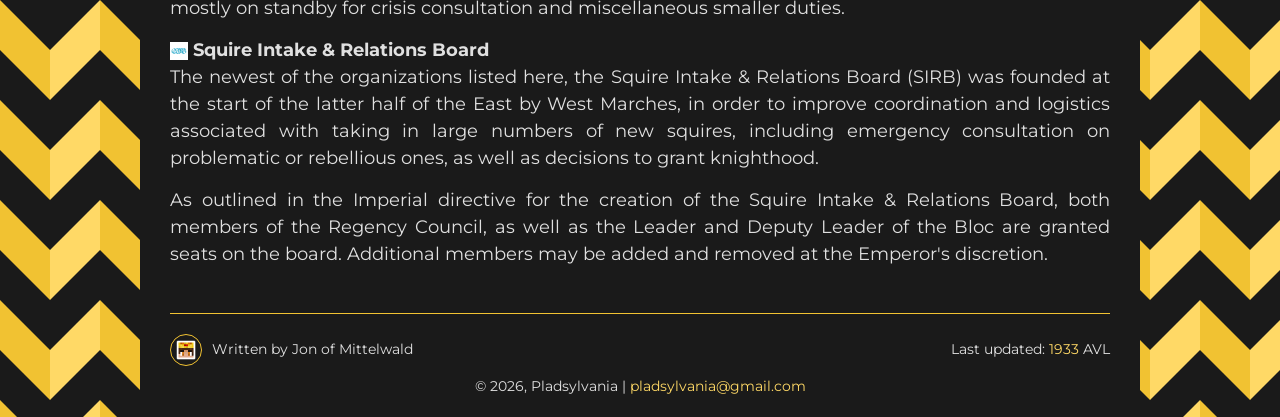
==== commit 2da3420b: "Added Chickenheimer Disaster page and related files" ====
--- a/index.html
+++ b/index.html
@@ -168,7 +168,7 @@
             The Pladsylvanian Confederation, or simply Pladsylvania, is the sole country in the Fifth Realm. Its <em>de facto</em> mainland stretches around three kilometers north to south and two kilometers east to west, both roughly centered on 0, 0.
         </p>
         <p>
-            The Confederation itself was established alongside the settling of the Fifth Realm, following the evacuation of the Tae Torkan People's Republic due to the Chickenheimer Disaster. Unlike its predecessor, Pladsylvania has been a fully independent state from its inception, rather than originating as a subordinate, autonomous polity. Despite that, it maintains considerable continuity with the defunct Tae Torkan People's Republic, having the same ruler installed and little change affected on its economic structure.
+            The Confederation itself was established alongside the settling of the Fifth Realm, following the evacuation of the Tae Torkan People's Republic due to the <a href="chickenheimer_disaster.html">Chickenheimer Disaster</a>. Unlike its predecessor, Pladsylvania has been a fully independent state from its inception, rather than originating as a subordinate, autonomous polity. Despite that, it maintains considerable continuity with the defunct Tae Torkan People's Republic, having the same ruler installed and little change affected on its economic structure.
         </p>
 
 <div id="toc-clip">
@@ -460,7 +460,7 @@
             <img src="Jon_PFP.png" alt="Jon of Mittelwald" class="author-avatar">
             <span>Written by Jon of Mittelwald</span>
         </div>
-        <span class="footer-updated">Last updated: <span class="tooltip-hover">1932<span class="tooltip-popup">April 30, 2026</span></span>  AVL</span>
+        <span class="footer-updated">Last updated: <span class="tooltip-hover">1933<span class="tooltip-popup">May 1, 2026</span></span>  AVL</span>
     </div>
     <div class="footer-bottom">
         <span>&#169; 2026, Pladsylvania | <a href="mailto:pladsylvania@gmail.com">pladsylvania@gmail.com</a></span>
@@ -510,4 +510,4 @@
 
 <script src="scripts.js"></script>
 </body>
-</html>
+</html>
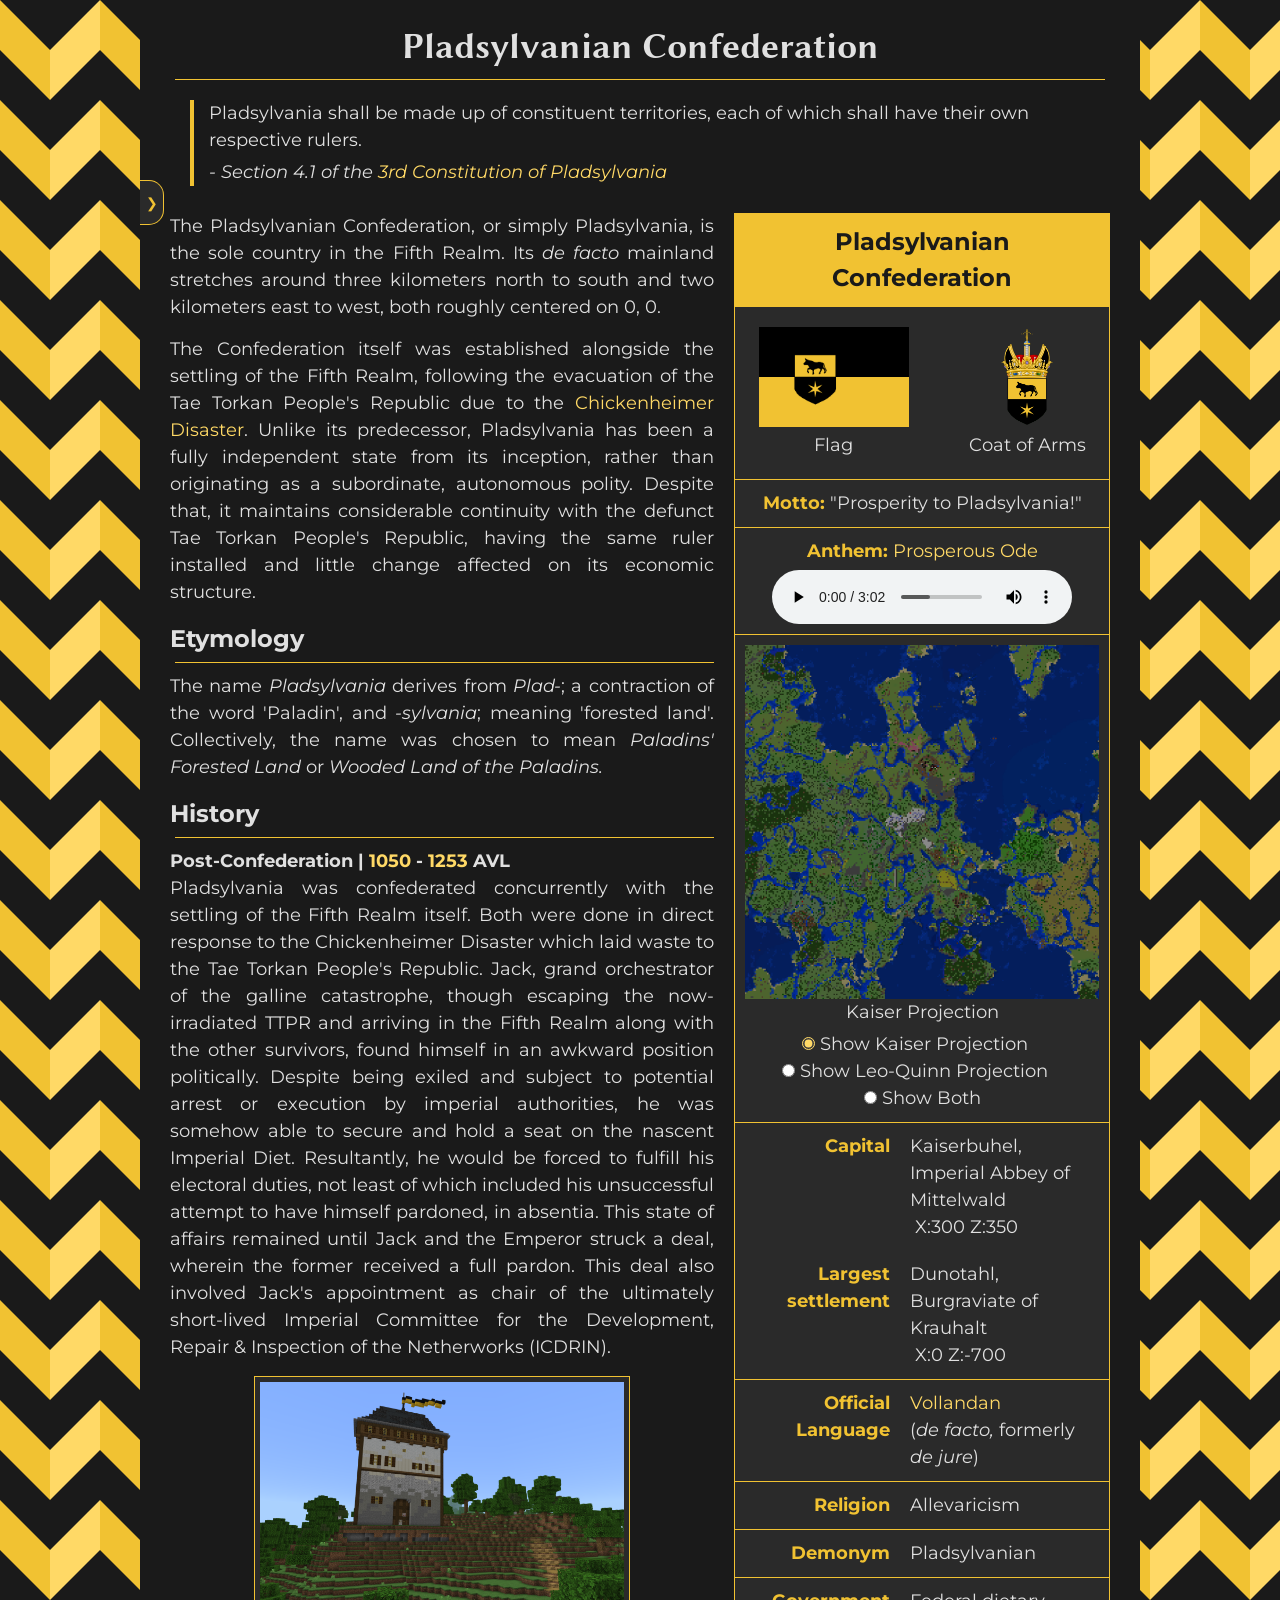
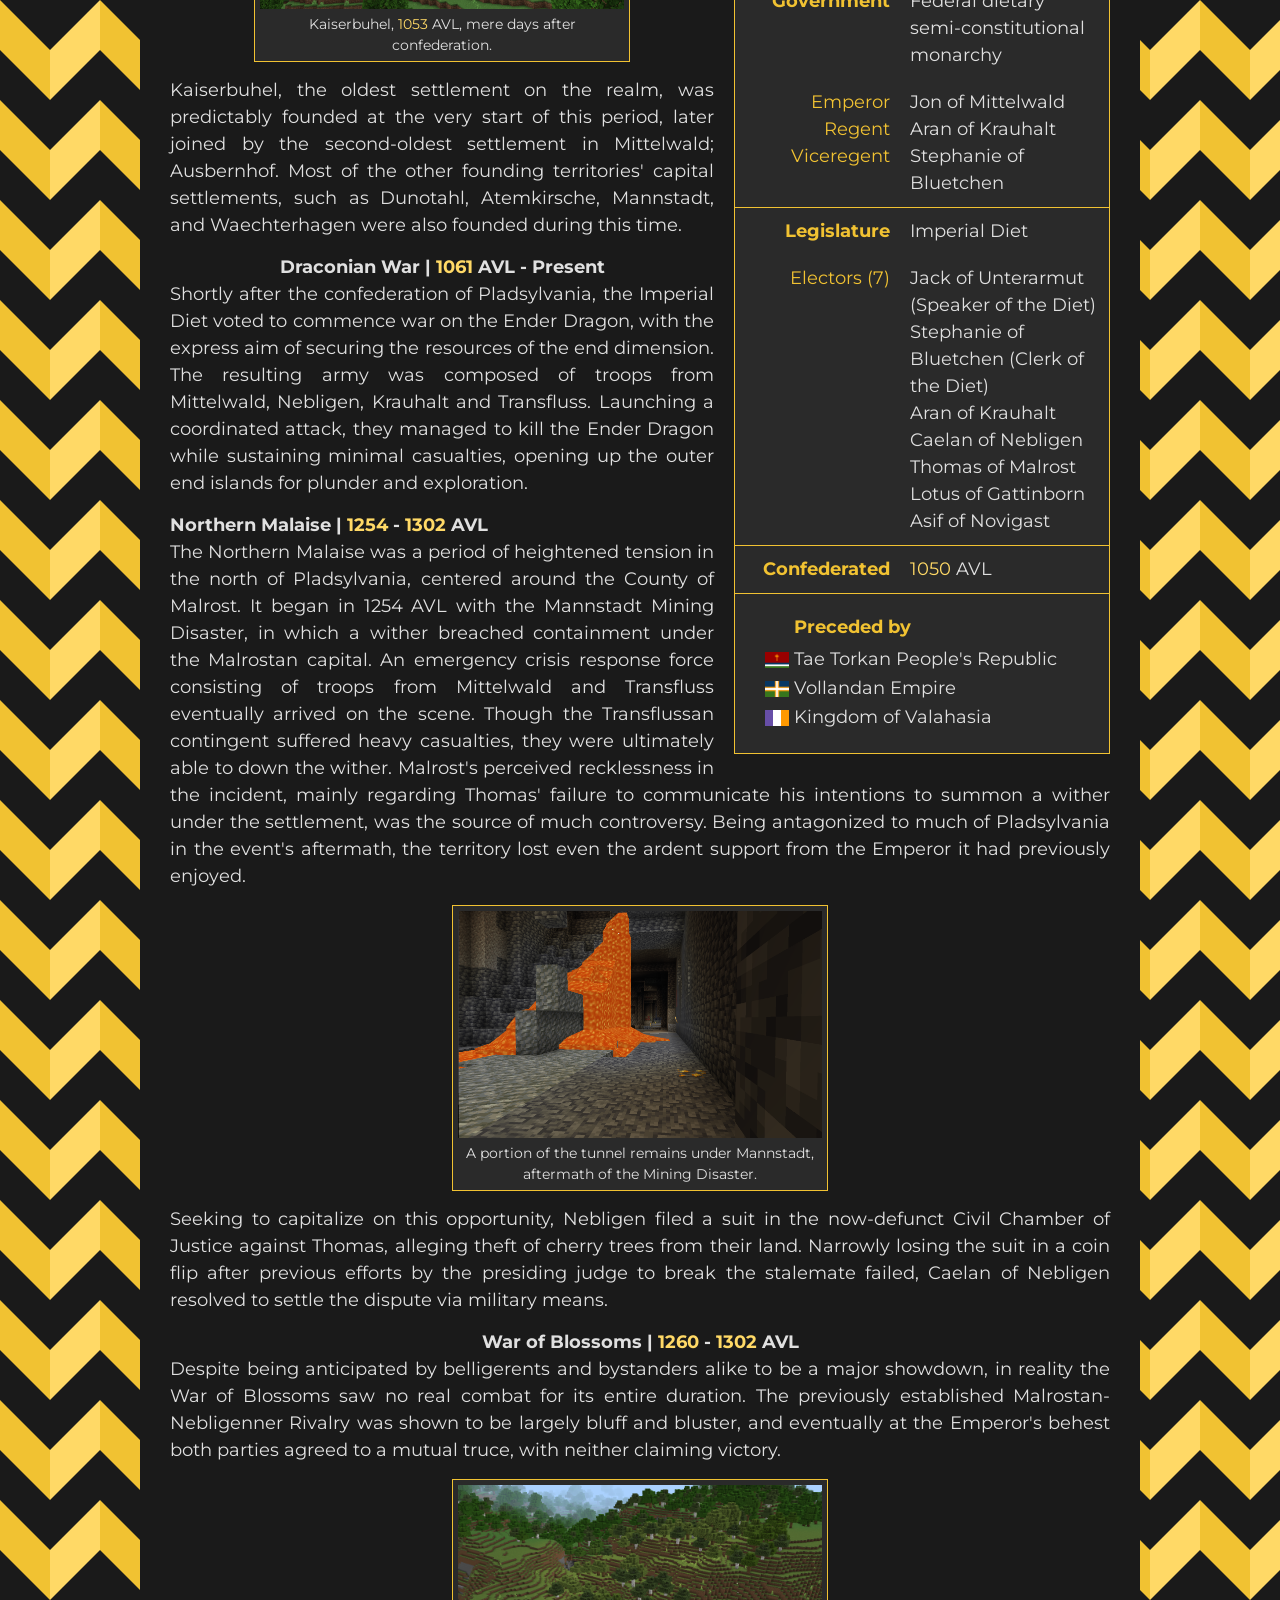
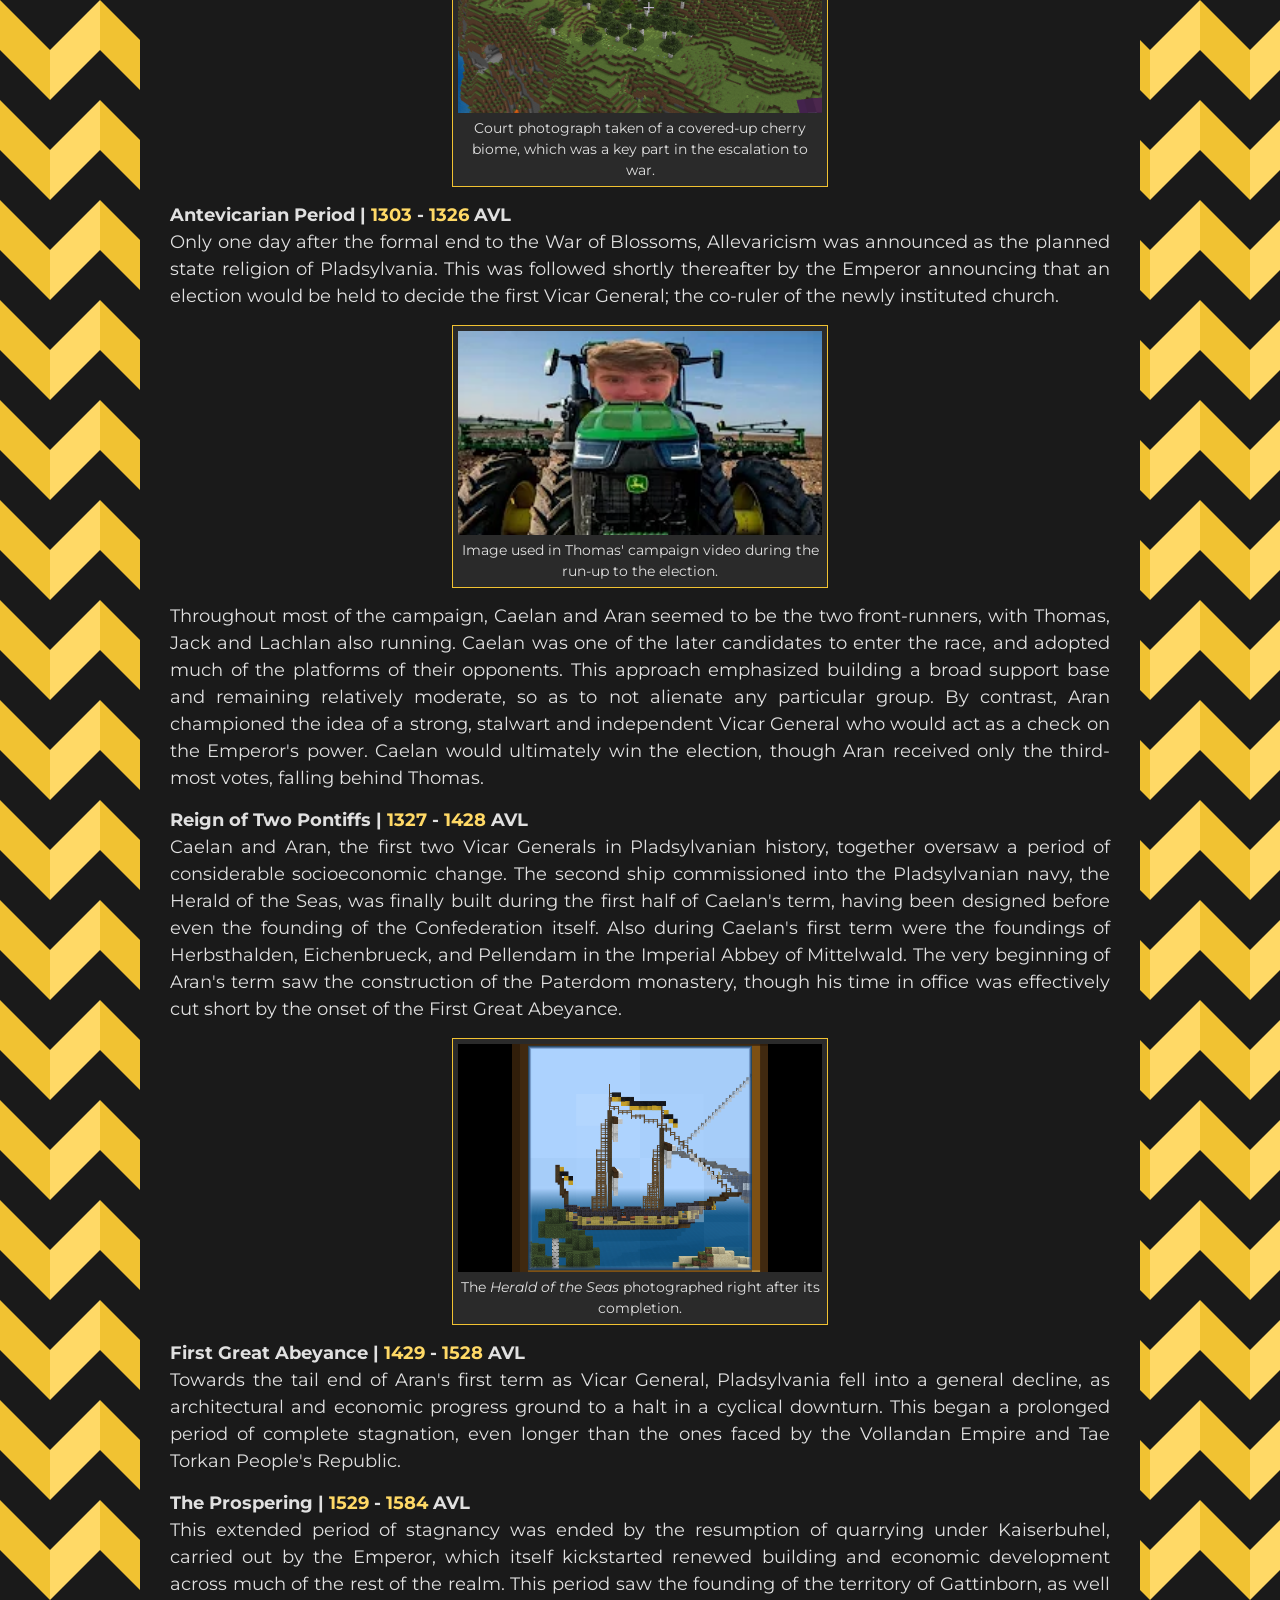
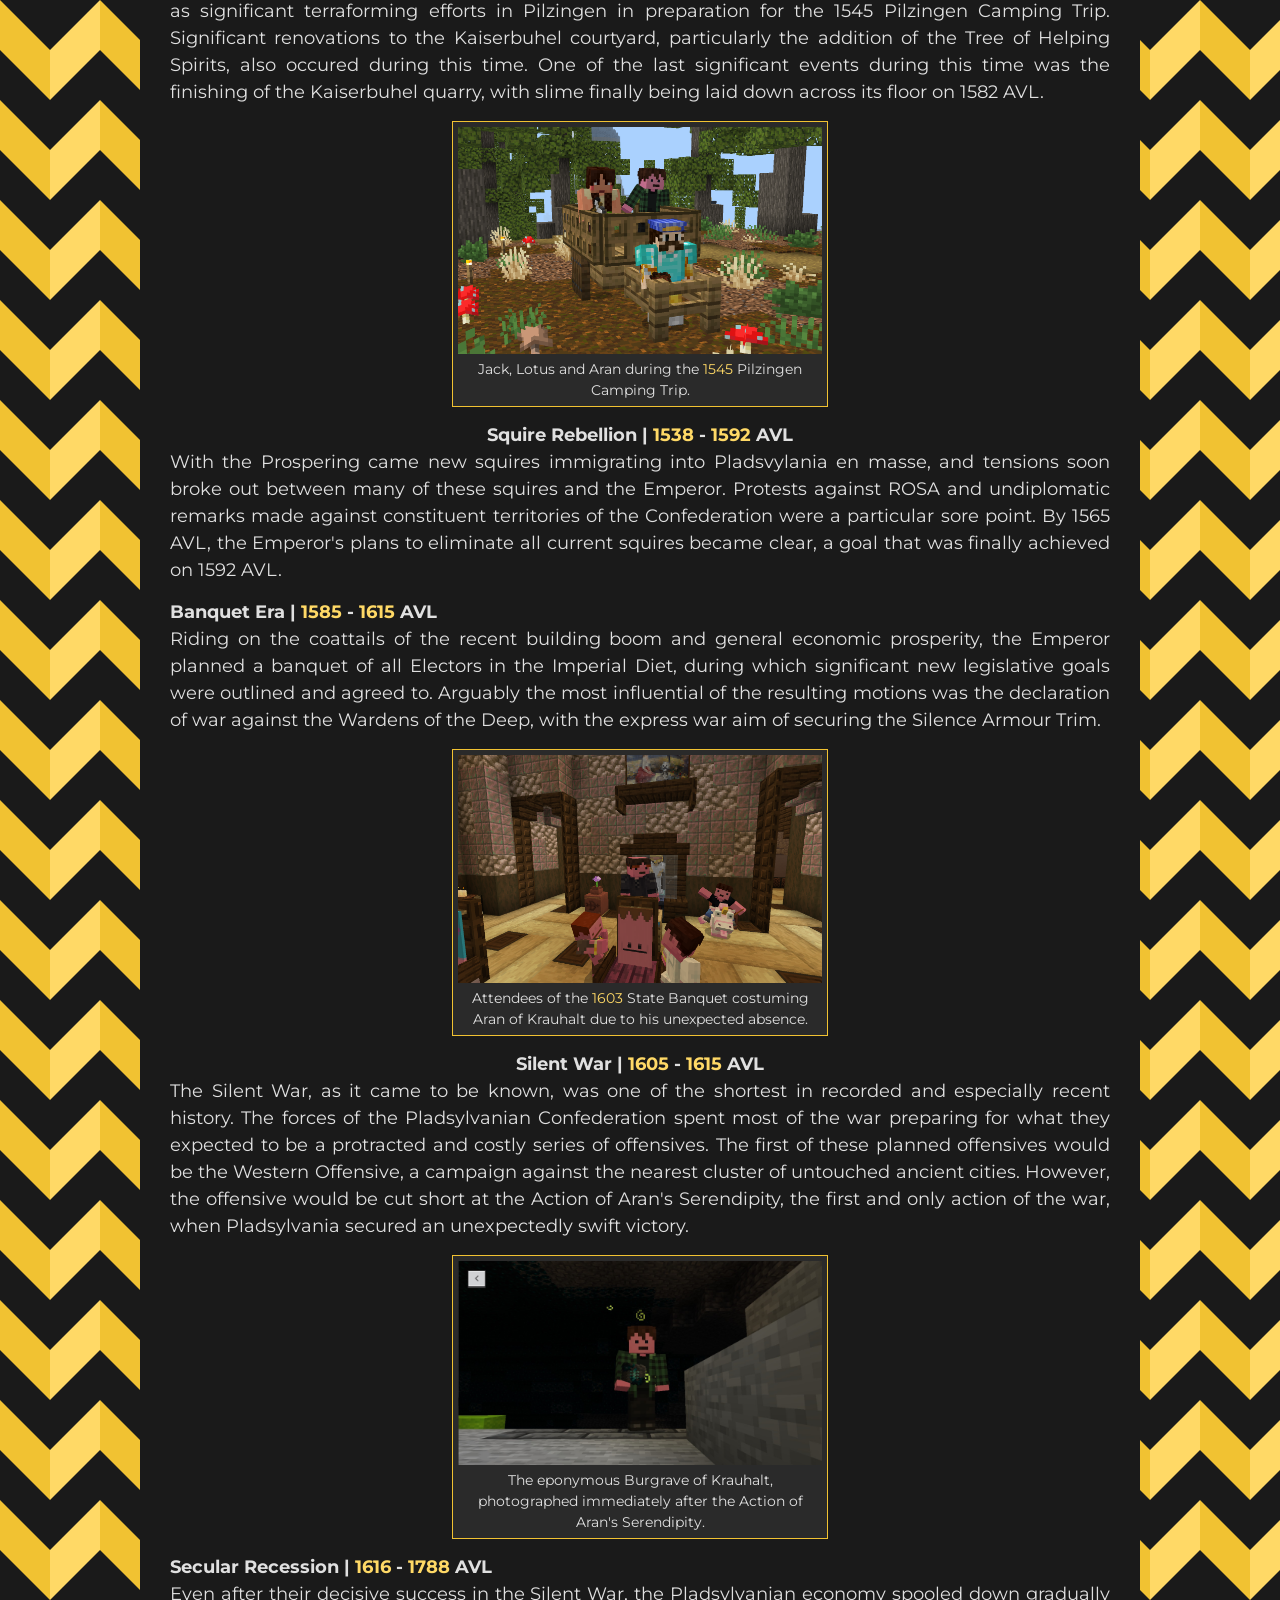
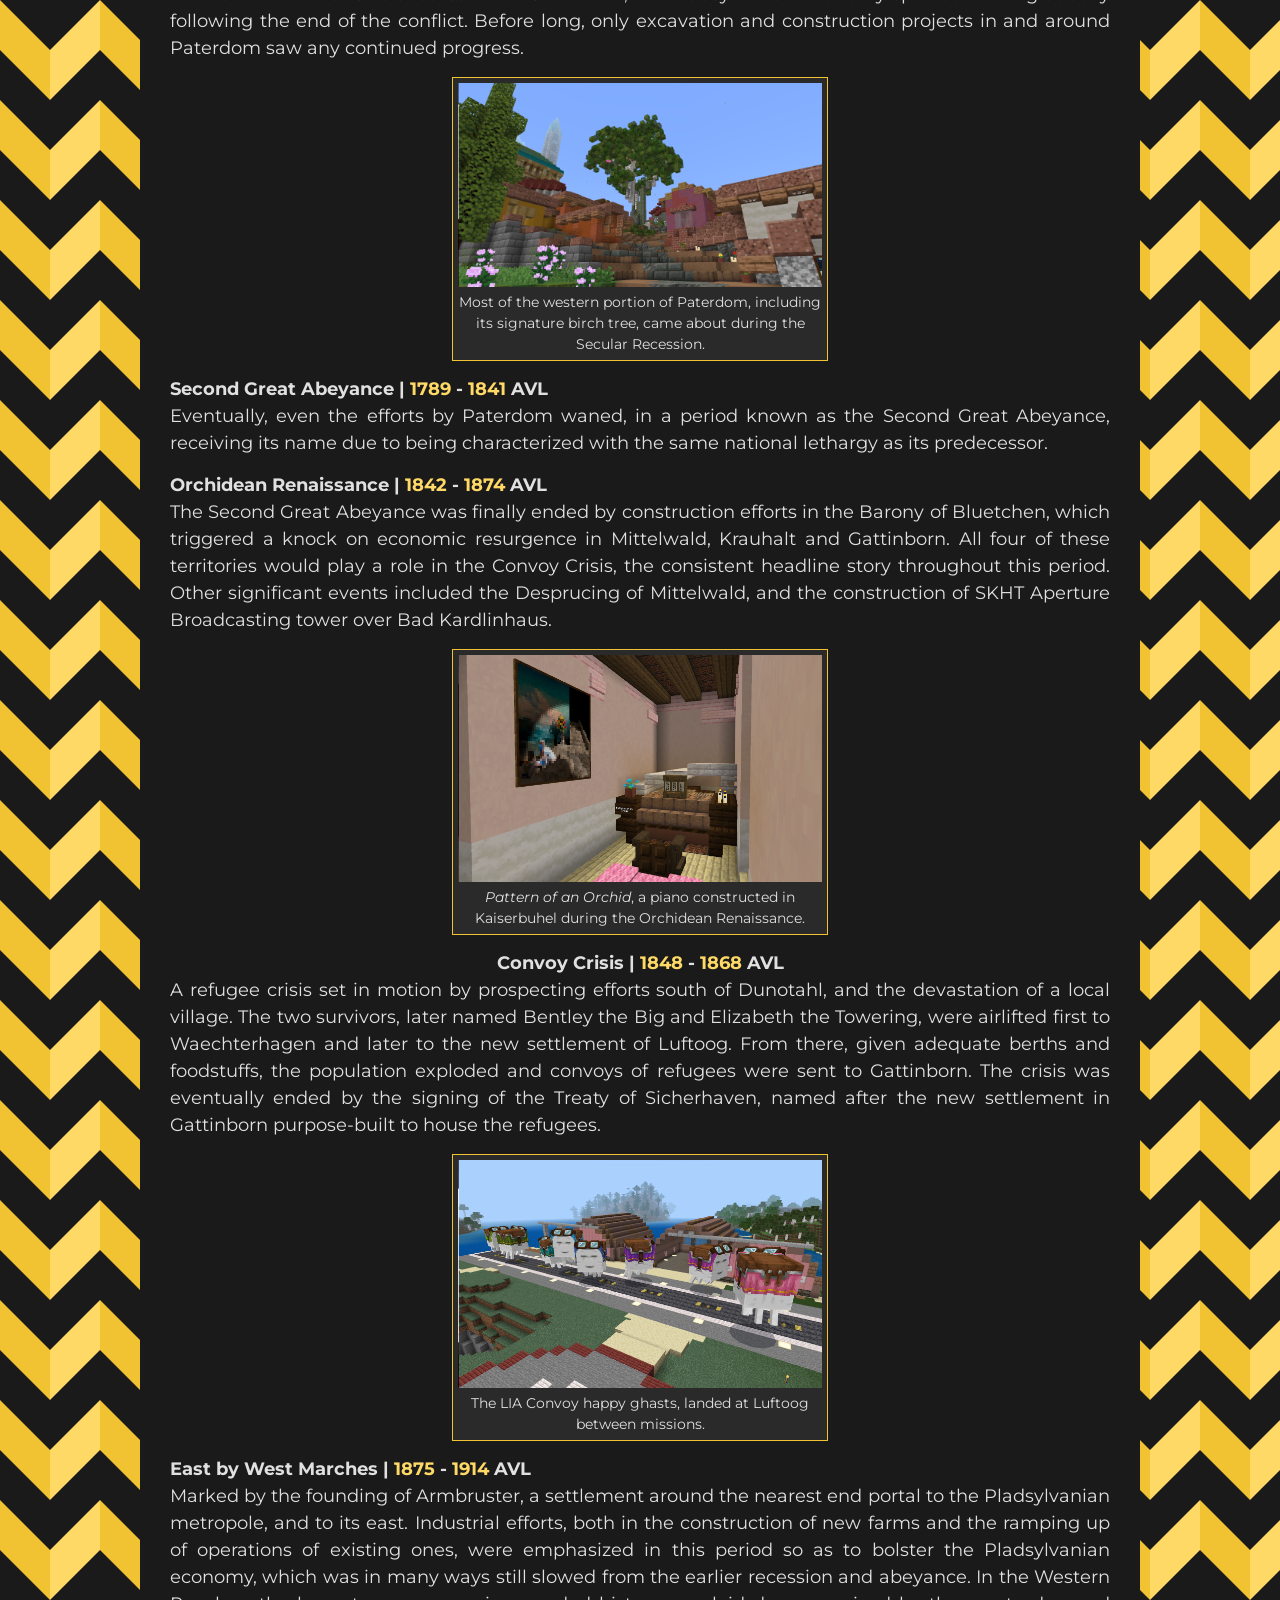
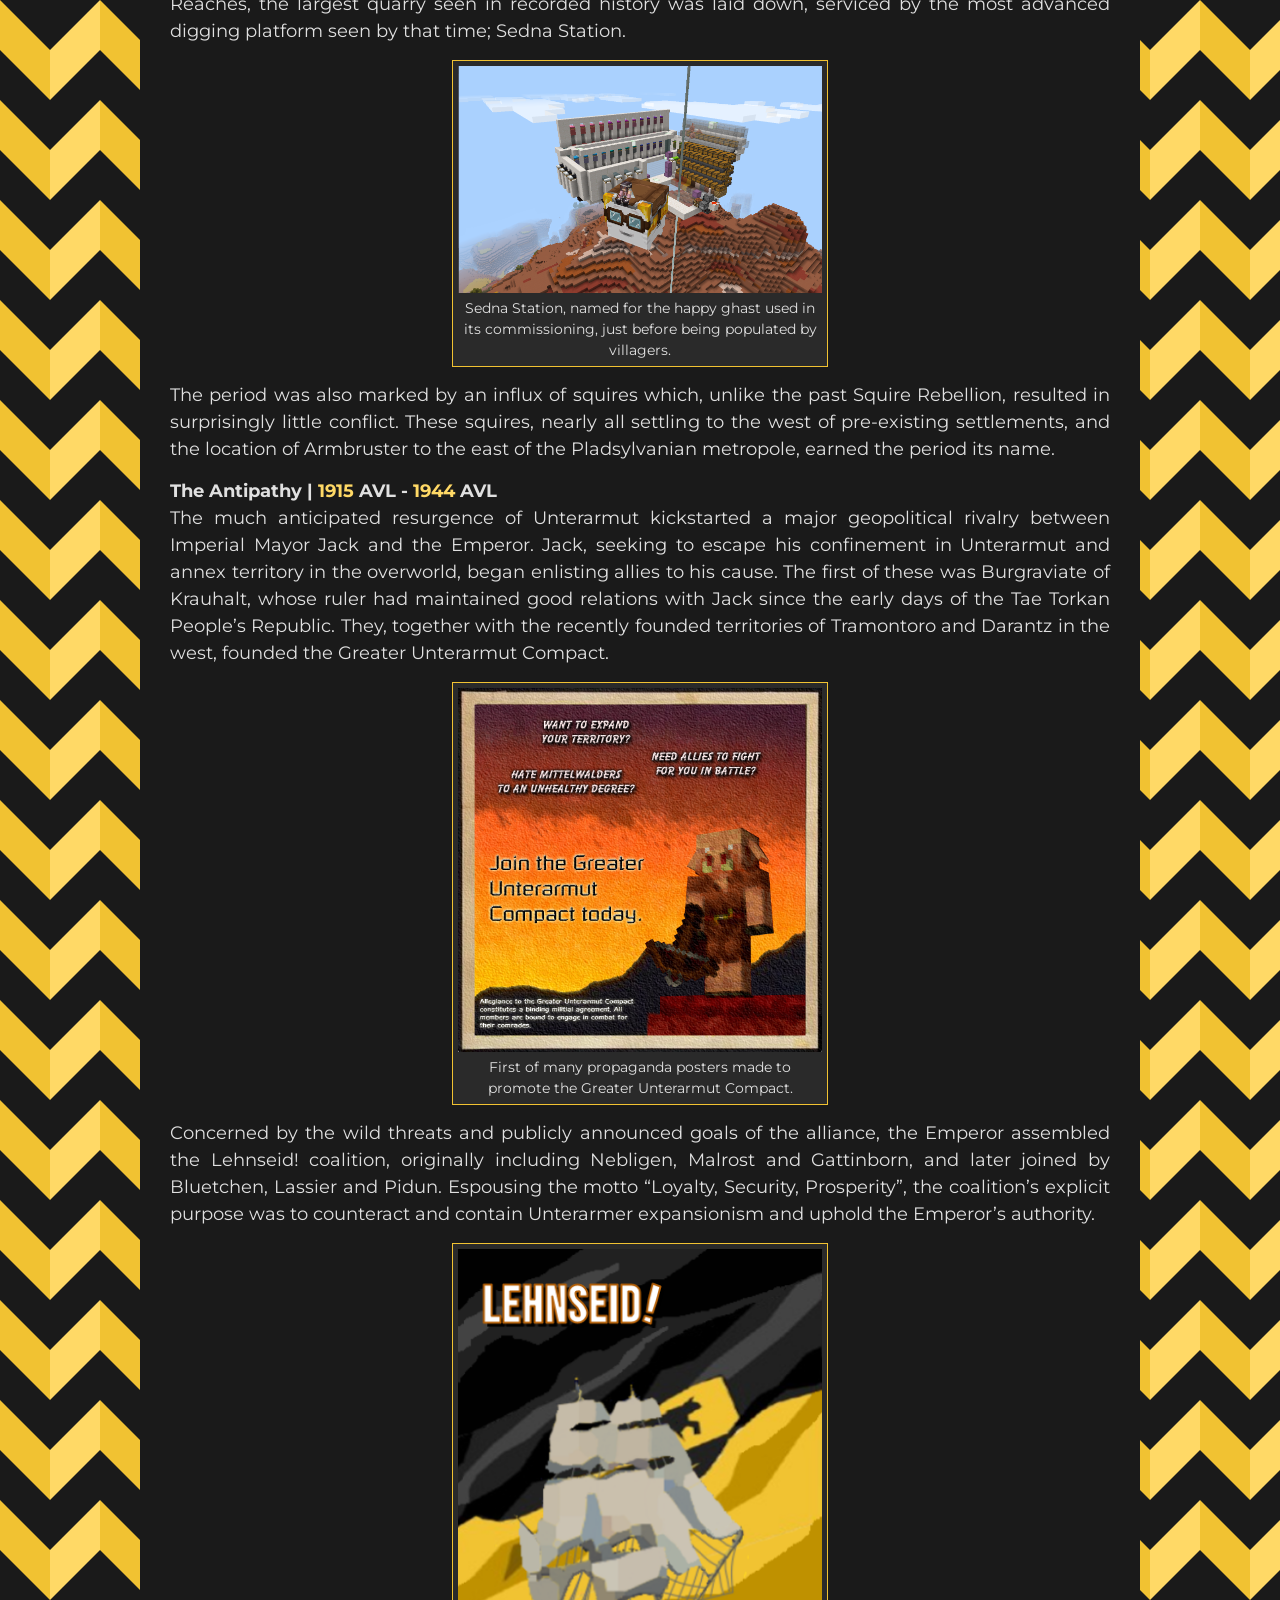
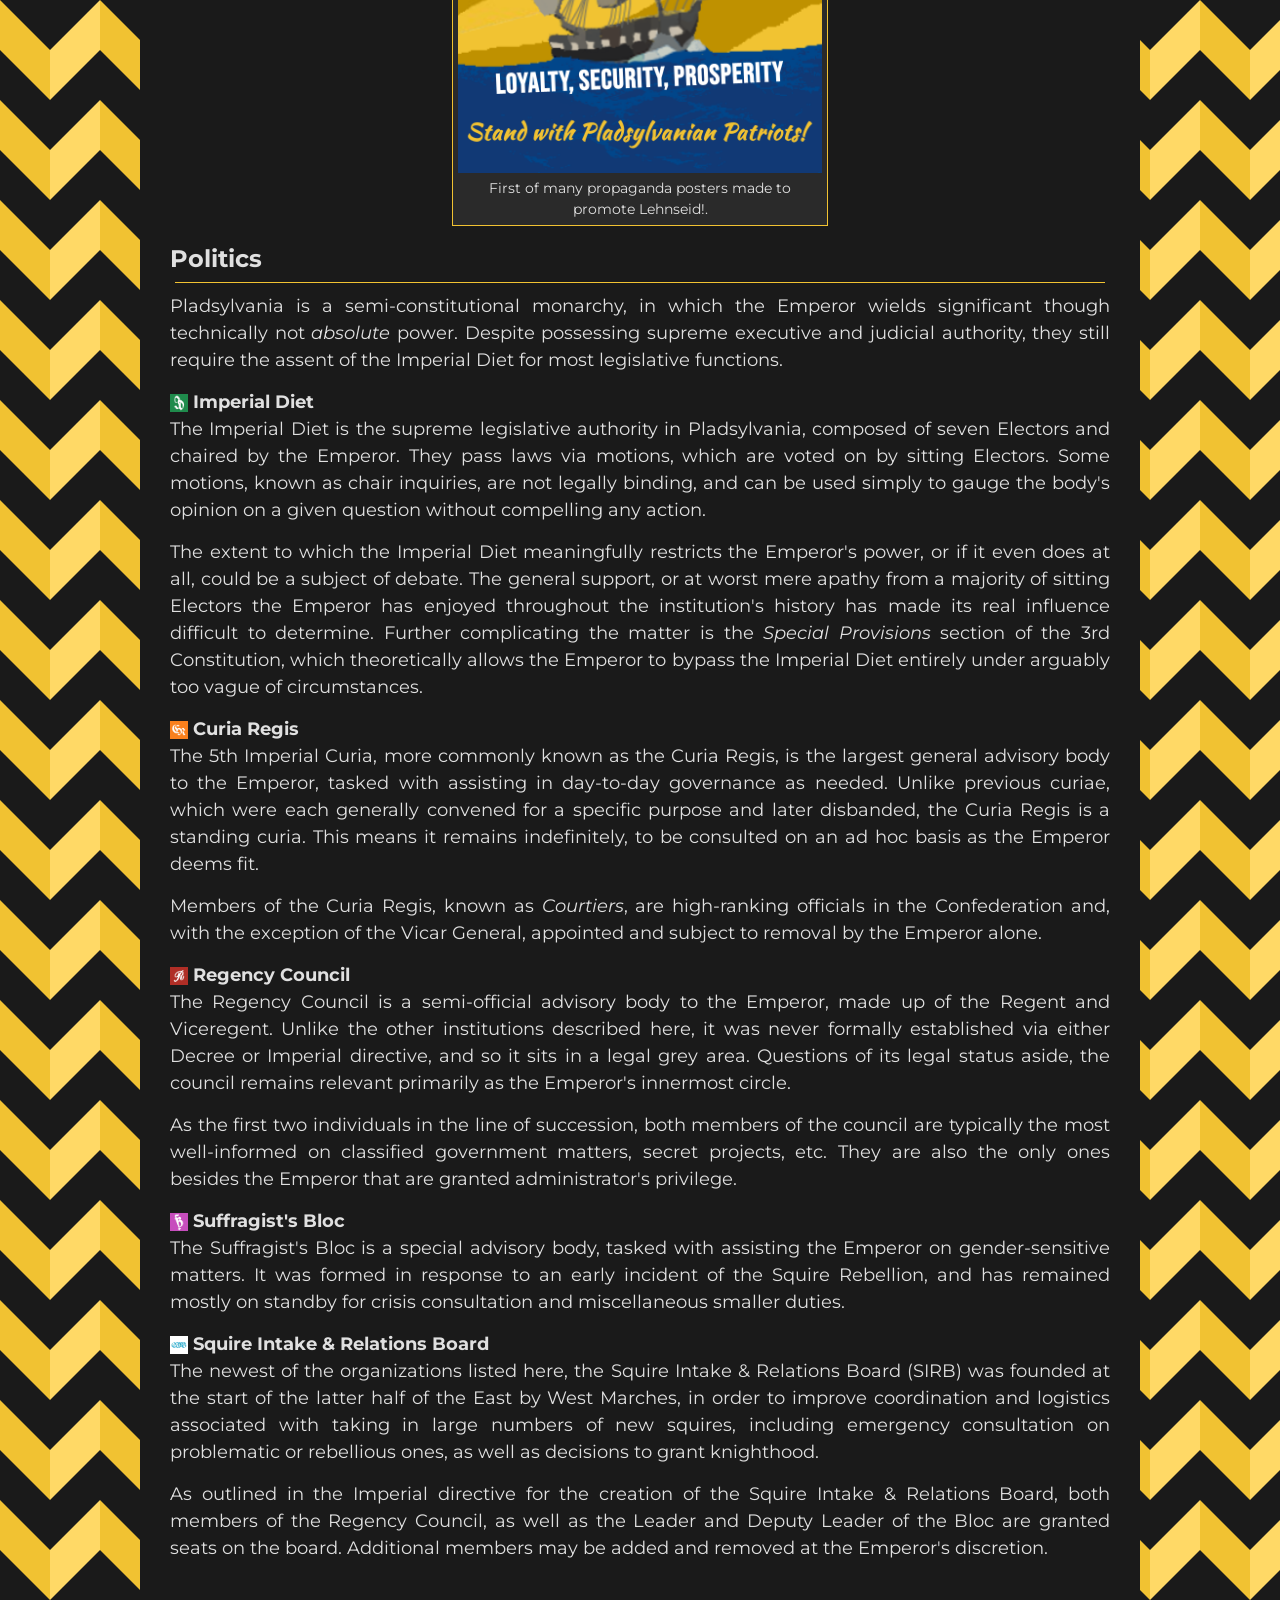
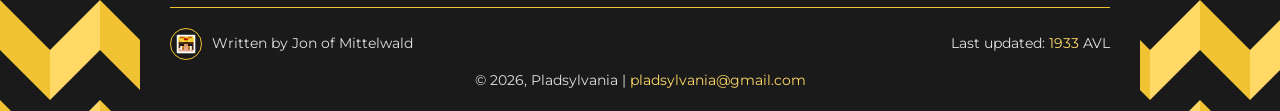
==== commit 6f088fe8: "Update index.html" ====
--- a/index.html
+++ b/index.html
@@ -28,11 +28,11 @@
                 <td colspan="2">
                     <div class="table-images">
                         <figure>
-                            <img src="Pladsylvania_Flag.png" alt="Flag of Pladsylvania">
+                            <img src="flags/Pladsylvania_Flag.png" alt="Flag of Pladsylvania">
                             <figcaption>Flag</figcaption>
                         </figure>
                         <figure>
-                            <img src="Coat_of_Arms.png" alt="Coat of Arms of Pladsylvania">
+                            <img src="flags/Pladsylvania_Coat_of_Arms.png" alt="Coat of Arms of Pladsylvania">
                             <figcaption>Coat of Arms</figcaption>
                         </figure>
                     </div>
@@ -63,11 +63,11 @@
                 <td colspan="2">
                     <div id="map-display">
                         <figure id="map-kaiser">
-                            <img src="Kaiser_Projection.png" alt="Kaiser Projection map of Pladsylvania">
+                            <img src="maps/Kaiser_Projection.png" alt="Kaiser Projection map of Pladsylvania">
                             <figcaption>Kaiser Projection</figcaption>
                         </figure>
                         <figure id="map-leoquinn" class="map-hidden">
-                            <img src="Leo-Quinn_Projection.png" alt="Leo-Quinn Projection map of Pladsylvania">
+                            <img src="maps/Leo-Quinn_Projection.png" alt="Leo-Quinn Projection map of Pladsylvania">
                             <figcaption>Leo-Quinn Projection</figcaption>
                         </figure>
                     </div>
@@ -148,15 +148,15 @@
             <p class="table-label">Preceded by</p>
             <ul>
                 <li>
-                    <img src="Tae_Torka_Flag.png" alt="Tae Torka flag" class="inline">
+                    <img src="flags/Tae_Torka_Flag.png" alt="Tae Torka flag" class="inline">
                     <span>Tae Torkan People's Republic</span>
                 </li>
                 <li>
-                    <img src="Vollanda_Flag.png" alt="Vollanda flag" class="inline">
+                    <img src="flags/Vollanda_Flag.png" alt="Vollanda flag" class="inline">
                     <span>Vollandan Empire</span>
                 </li>
                 <li>
-                    <img src="Valahasia_Flag.png" alt="Valahasia flag" class="inline">
+                    <img src="flags/Valahasia_Flag.png" alt="Valahasia flag" class="inline">
                     <span>Kingdom of Valahasia</span>
                 </li>
             </ul>
@@ -292,7 +292,7 @@
             Pladsylvania was confederated concurrently with the settling of the Fifth Realm itself. Both were done in direct response to the Chickenheimer Disaster which laid waste to the Tae Torkan People's Republic. Jack, grand orchestrator of the galline catastrophe, though escaping the now-irradiated TTPR and arriving in the Fifth Realm along with the other survivors, found himself in an awkward position politically. Despite being exiled and subject to potential arrest or execution by imperial authorities, he was somehow able to secure and hold a seat on the nascent Imperial Diet. Resultantly, he would be forced to fulfill his electoral duties, not least of which included his unsuccessful attempt to have himself pardoned, in absentia. This state of affairs remained until Jack and the Emperor struck a deal, wherein the former received a full pardon. This deal also involved Jack's appointment as chair of the ultimately short-lived Imperial Committee for the Development, Repair & Inspection of the Netherworks (ICDRIN). 
         </p>
         <figure>
-            <img src="Post-Confederation.png" alt="Early Kaiserbuhel">
+            <img src="eras_screenshots/Post-Confederation.png" alt="">
             <figcaption>Kaiserbuhel, <span class="tooltip-hover">1053<span class="tooltip-popup">Dec. 3, 2023</span></span> AVL, mere days after confederation.</figcaption>
         </figure>
         <p>
@@ -307,7 +307,7 @@
             The Northern Malaise was a period of heightened tension in the north of Pladsylvania, centered around the County of Malrost. It began in 1254 AVL with the Mannstadt Mining Disaster, in which a wither breached containment under the Malrostan capital. An emergency crisis response force consisting of troops from Mittelwald and Transfluss eventually arrived on the scene. Though the Transflussan contingent suffered heavy casualties, they were ultimately able to down the wither. Malrost's perceived recklessness in the incident, mainly regarding Thomas' failure to communicate his intentions to summon a wither under the settlement, was the source of much controversy. Being antagonized to much of Pladsylvania in the event's aftermath, the territory lost even the ardent support from the Emperor it had previously enjoyed.
         </p>
         <figure>
-            <img src="Northern_Malaise.png" alt="Large Underground Tunnel">
+            <img src="eras_screenshots/Northern_Malaise.png" alt="">
             <figcaption>A portion of the tunnel remains under Mannstadt, aftermath of the Mining Disaster.</figcaption>
         </figure>
         <p>
@@ -318,7 +318,7 @@
             Despite being anticipated by belligerents and bystanders alike to be a major showdown, in reality the War of Blossoms saw no real combat for its entire duration. The previously established Malrostan-Nebligenner Rivalry was shown to be largely bluff and bluster, and eventually at the Emperor's behest both parties agreed to a mutual truce, with neither claiming victory.
         </p>
         <figure>
-            <img src="War_of_Blossoms.png" alt="Cherry Biome, With Pink Petals Removed and Cherry Trees Replaced With Oak">
+            <img src="eras_screenshots/War_of_Blossoms.png" alt="">
             <figcaption>Court photograph taken of a covered-up cherry biome, which was a key part in the escalation to war.</figcaption>
         </figure>
         <h3 id="antevicarian_period">Antevicarian Period | <span class="tooltip-hover">1303<span class="tooltip-popup">Aug. 9, 2024</span></span> - <span class="tooltip-hover">1326<span class="tooltip-popup">Sep. 1, 2024</span></span> AVL</h3>
@@ -326,7 +326,7 @@
             Only one day after the formal end to the War of Blossoms, Allevaricism was announced as the planned state religion of Pladsylvania. This was followed shortly thereafter by the Emperor announcing that an election would be held to decide the first Vicar General; the co-ruler of the newly instituted church.
         </p>
         <figure>
-            <img src="Antevicarian_Period.png" alt="Thomas' Face Photoshopped Onto A Tractor's Front Window">
+            <img src="eras_screenshots/Antevicarian_Period.png" alt="">
             <figcaption>Image used in Thomas' campaign video during the run-up to the election.</figcaption>
         </figure>
         <p>
@@ -337,7 +337,7 @@
             Caelan and Aran, the first two Vicar Generals in Pladsylvanian history, together oversaw a period of considerable socioeconomic change. The second ship commissioned into the Pladsylvanian navy, the Herald of the Seas, was finally built during the first half of Caelan's term, having been designed before even the founding of the Confederation itself. Also during Caelan's first term were the foundings of Herbsthalden, Eichenbrueck, and Pellendam in the Imperial Abbey of Mittelwald. The very beginning of Aran's term saw the construction of the Paterdom monastery, though his time in office was effectively cut short by the onset of the First Great Abeyance.
         </p>
         <figure>
-            <img src="Reign_of_Two_Pontiffs.png" alt="Age of Sail Sloop of War, Viewed Through A Spyglass">
+            <img src="eras_screenshots/Reign_of_Two_Pontiffs.png" alt="">
             <figcaption>The <i>Herald of the Seas</i> photographed right after its completion.</figcaption>
         </figure>
         <h3 id="first_great_abeyance">First Great Abeyance | <span class="tooltip-hover">1429<span class="tooltip-popup">Dec. 13, 2024</span></span> - <span class="tooltip-hover">1528<span class="tooltip-popup">Mar. 22, 2025</span></span> AVL</h3>
@@ -349,7 +349,7 @@
             This extended period of stagnancy was ended by the resumption of quarrying under Kaiserbuhel, carried out by the Emperor, which itself kickstarted renewed building and economic development across much of the rest of the realm. This period saw the founding of the territory of Gattinborn, as well as significant terraforming efforts in Pilzingen in preparation for the 1545 Pilzingen Camping Trip. Significant renovations to the Kaiserbuhel courtyard, particularly the addition of the Tree of Helping Spirits, also occured during this time. One of the last significant events during this time was the finishing of the Kaiserbuhel quarry, with slime finally being laid down across its floor on 1582 AVL.
         </p>
         <figure>
-            <img src="The_Prospering.png" alt="Aran and Lotus standing in a cart, being pulled by Jack">
+            <img src="eras_screenshots/The_Prospering.png" alt="">
             <figcaption>Jack, Lotus and Aran during the <span class="tooltip-hover">1545<span class="tooltip-popup">Apr. 8, 2025</span></span> Pilzingen Camping Trip.</figcaption>
         </figure>
         <h4 id="squire_rebellion">Squire Rebellion | <span class="tooltip-hover">1538<span class="tooltip-popup">Apr. 1, 2025</span></span> - <span class="tooltip-hover">1592<span class="tooltip-popup">May. 25, 2025</span></span> AVL</h4>
@@ -361,7 +361,7 @@
             Riding on the coattails of the recent building boom and general economic prosperity, the Emperor planned a banquet of all Electors in the Imperial Diet, during which significant new legislative goals were outlined and agreed to. Arguably the most influential of the resulting motions was the declaration of war against the Wardens of the Deep, with the express war aim of securing the Silence Armour Trim.
         </p>
         <figure>
-            <img src="Banquet_Era.png" alt="4 People in different variations Aran's skin">
+            <img src="eras_screenshots/Banquet_Era.png" alt="">
             <figcaption>Attendees of the <span class="tooltip-hover">1603<span class="tooltip-popup">Jun. 5, 2025</span></span> State Banquet costuming Aran of Krauhalt due to his unexpected absence.</figcaption>
         </figure>
         <h4 id="silent_war">Silent War | <span class="tooltip-hover">1605<span class="tooltip-popup">Jun. 7, 2025</span></span> - <span class="tooltip-hover">1615<span class="tooltip-popup">Jun. 17, 2025</span></span> AVL</h4>
@@ -369,7 +369,7 @@
             The Silent War, as it came to be known, was one of the shortest in recorded and especially recent history. The forces of the Pladsylvanian Confederation spent most of the war preparing for what they expected to be a protracted and costly series of offensives. The first of these planned offensives would be the Western Offensive, a campaign against the nearest cluster of untouched ancient cities. However, the offensive would be cut short at the Action of Aran's Serendipity, the first and only action of the war, when Pladsylvania secured an unexpectedly swift victory.
         </p>
         <figure>
-            <img src="Silent_War.png" alt="Aran holding Silence Armour Trim above an ancient city">
+            <img src="eras_screenshots/Silent_War.png" alt="">
             <figcaption>The eponymous Burgrave of Krauhalt, photographed immediately after the Action of Aran's Serendipity.</figcaption>
         </figure>
         <h3 id="secular_recession">Secular Recession | <span class="tooltip-hover">1616<span class="tooltip-popup">Jun. 18, 2025</span></span> - <span class="tooltip-hover">1788<span class="tooltip-popup">Dec. 7, 2025</span></span> AVL</h3>
@@ -377,7 +377,7 @@
             Even after their decisive success in the Silent War, the Pladsylvanian economy spooled down gradually following the end of the conflict. Before long, only excavation and construction projects in and around Paterdom saw any continued progress. 
         </p>
         <figure>
-            <img src="Secular_Recession.png" alt="West Paterdom, prominently featuring a large custom birch tree">
+            <img src="eras_screenshots/Secular_Recession.png" alt="">
             <figcaption>Most of the western portion of Paterdom, including its signature birch tree, came about during the Secular Recession.</figcaption>
         </figure>
         <h3 id="second_great_abeyance">Second Great Abeyance | <span class="tooltip-hover">1789<span class="tooltip-popup">Dec. 8, 2025</span></span> - <span class="tooltip-hover">1841<span class="tooltip-popup">Jan. 29, 2026</span></span> AVL</h3>
@@ -389,7 +389,7 @@
             The Second Great Abeyance was finally ended by construction efforts in the Barony of Bluetchen, which triggered a knock on economic resurgence in Mittelwald, Krauhalt and Gattinborn. All four of these territories would play a role in the Convoy Crisis, the consistent headline story throughout this period. Other significant events included the Desprucing of Mittelwald, and the construction of SKHT Aperture Broadcasting tower over Bad Kardlinhaus.
         </p>
         <figure>
-            <img src="Orchidean_Renaissance.png" alt="A at the end of a light pink hallway">
+            <img src="eras_screenshots/Orchidean_Renaissance.png" alt="">
             <figcaption><i>Pattern of an Orchid</i>, a piano constructed in Kaiserbuhel during the Orchidean Renaissance.</figcaption>
         </figure>
         <h4 id="convoy_crisis">Convoy Crisis | <span class="tooltip-hover">1848<span class="tooltip-popup">Feb. 5, 2026</span></span> - <span class="tooltip-hover">1868<span class="tooltip-popup">Feb. 25, 2026</span></span> AVL</h4>
@@ -397,7 +397,7 @@
             A refugee crisis set in motion by prospecting efforts south of Dunotahl, and the devastation of a local village. The two survivors, later named Bentley the Big and Elizabeth the Towering, were airlifted first to Waechterhagen and later to the new settlement of Luftoog. From there, given adequate berths and foodstuffs, the population exploded and convoys of refugees were sent to Gattinborn. The crisis was eventually ended by the signing of the Treaty of Sicherhaven, named after the new settlement in Gattinborn purpose-built to house the refugees.
         </p>
         <figure>
-            <img src="Convoy_Crisis.png" alt="A lineup of happy ghasts on a runway">
+            <img src="eras_screenshots/Convoy_Crisis.png" alt="">
             <figcaption>The LIA Convoy happy ghasts, landed at Luftoog between missions.</figcaption>
         </figure>
         <h3 id="east_by_west_marches">East by West Marches | <span class="tooltip-hover">1875<span class="tooltip-popup">Mar. 4, 2026</span></span> - <span class="tooltip-hover">1914<span class="tooltip-popup">Apr. 12, 2026 AVL</span></span> AVL</h3>
@@ -405,47 +405,58 @@
             Marked by the founding of Armbruster, a settlement around the nearest end portal to the Pladsylvanian metropole, and to its east. Industrial efforts, both in the construction of new farms and the ramping up of operations of existing ones, were emphasized in this period so as to bolster the Pladsylvanian economy, which was in many ways still slowed from the earlier recession and abeyance. In the Western Reaches, the largest quarry seen in recorded history was laid down, serviced by the most advanced digging platform seen by that time; Sedna Station.
         </p>
         <figure>
-            <img src="East_by_West_Marches.png" alt="A happy ghast flying in front of an advanced digging platform">
+            <img src="eras_screenshots/East_by_West_Marches.png" alt="">
             <figcaption>Sedna Station, named for the happy ghast used in its commissioning, just before being populated by villagers.</figcaption>
         </figure>
         <p>
             The period was also marked by an influx of squires which, unlike the past Squire Rebellion, resulted in surprisingly little conflict. These squires, nearly all settling to the west of pre-existing settlements, and the location of Armbruster to the east of the Pladsylvanian metropole, earned the period its name. 
         </p>
-        <h3 id="the_antipathy">The Antipathy | <span class="tooltip-hover">1915<span class="tooltip-popup">Apr. 13, 2026</span></span> AVL - Present</h3>
-        <p>
-            TBD (Currently Ongoing)
-        </p>
+        <h3 id="the_antipathy">The Antipathy | <span class="tooltip-hover">1915<span class="tooltip-popup">Apr. 13, 2026</span></span> AVL - <span class="tooltip-hover">1944<span class="tooltip-popup">May. 12, 2026</span></span> AVL</h3>
+        <p>
+            The much anticipated resurgence of Unterarmut kickstarted a major geopolitical rivalry between Imperial Mayor Jack and the Emperor. Jack, seeking to escape his confinement in Unterarmut and annex territory in the overworld, began enlisting allies to his cause. The first of these was Burgraviate of Krauhalt, whose ruler had maintained good relations with Jack since the early days of the Tae Torkan People’s Republic. They, together with the recently founded territories of Tramontoro and Darantz in the west, founded the Greater Unterarmut Compact.
+        </p>
+        <figure>
+            <img src="eras_screenshots/The_Antipathy(1).png" alt="">
+            <figcaption>First of many propaganda posters made to promote the Greater Unterarmut Compact.</figcaption>
+        </figure>
+        <p>
+            Concerned by the wild threats and publicly announced goals of the alliance, the Emperor assembled the Lehnseid! coalition, originally including Nebligen, Malrost and Gattinborn, and later joined by Bluetchen, Lassier and Pidun. Espousing the motto “Loyalty, Security, Prosperity”, the coalition’s explicit purpose was to counteract and contain Unterarmer expansionism and uphold the Emperor’s authority. 
+        </p>
+        <figure>
+            <img src="eras_screenshots/The_Antipathy(2).png" alt="">
+            <figcaption>First of many propaganda posters made to promote Lehnseid!.</figcaption>
+        </figure>
         <h2 id="politics">Politics</h2>
         <hr>
         <p>
             Pladsylvania is a semi-constitutional monarchy, in which the Emperor wields significant though technically not <em>absolute</em> power. Despite possessing supreme executive and judicial authority, they still require the assent of the Imperial Diet for most legislative functions. 
         </p>
-        <h3 id="imperial_diet"><img src="Imperial_Diet_Logo.png" alt="" class="inline"> Imperial Diet</h3>
+        <h3 id="imperial_diet"><img src="government_logos/Imperial_Diet_Logo.png" alt="" class="inline"> Imperial Diet</h3>
         <p>
             The Imperial Diet is the supreme legislative authority in Pladsylvania, composed of seven Electors and chaired by the Emperor. They pass laws via motions, which are voted on by sitting Electors. Some motions, known as chair inquiries, are not legally binding, and can be used simply to gauge the body's opinion on a given question without compelling any action. 
         </p>
         <p>
             The extent to which the Imperial Diet meaningfully restricts the Emperor's power, or if it even does at all, could be a subject of debate. The general support, or at worst mere apathy from a majority of sitting Electors the Emperor has enjoyed throughout the institution's history has made its real influence difficult to determine. Further complicating the matter is the <em>Special Provisions</em> section of the 3rd Constitution, which theoretically allows the Emperor to bypass the Imperial Diet entirely under arguably too vague of circumstances.
         </p>
-        <h3 id="curia_regis"><img src="Curia_Regis_Logo.png" alt="" class="inline"> Curia Regis</h3>
+        <h3 id="curia_regis"><img src="government_logos/Curia_Regis_Logo.png" alt="" class="inline"> Curia Regis</h3>
         <p>
             The 5th Imperial Curia, more commonly known as the Curia Regis, is the largest general advisory body to the Emperor, tasked with assisting in day-to-day governance as needed. Unlike previous curiae, which were each generally convened for a specific purpose and later disbanded, the Curia Regis is a standing curia. This means it remains indefinitely, to be consulted on an ad hoc basis as the Emperor deems fit.
         </p>
         <p>
             Members of the Curia Regis, known as <em>Courtiers</em>, are high-ranking officials in the Confederation and, with the exception of the Vicar General, appointed and subject to removal by the Emperor alone. 
         </p>
-        <h3 id="regency_council"><img src="Regency_Council_Logo.png" alt="" class="inline"> Regency Council</h3>
+        <h3 id="regency_council"><img src="government_logos/Regency_Council_Logo.png" alt="" class="inline"> Regency Council</h3>
         <p>
             The Regency Council is a semi-official advisory body to the Emperor, made up of the Regent and Viceregent. Unlike the other institutions described here, it was never formally established via either Decree or Imperial directive, and so it sits in a legal grey area. Questions of its legal status aside, the council remains relevant primarily as the Emperor's innermost circle.
         </p>
         <p>
             As the first two individuals in the line of succession, both members of the council are typically the most well-informed on classified government matters, secret projects, etc. They are also the only ones besides the Emperor that are granted administrator's privilege.
         </p>
-        <h3 id="suffragists_bloc"><img src="Suffragists_Bloc_Logo.png" alt="" class="inline"> Suffragist's Bloc</h3>
+        <h3 id="suffragists_bloc"><img src="government_logos/Suffragists_Bloc_Logo.png" alt="" class="inline"> Suffragist's Bloc</h3>
         <p>
             The Suffragist's Bloc is a special advisory body, tasked with assisting the Emperor on gender-sensitive matters. It was formed in response to an early incident of the Squire Rebellion, and has remained mostly on standby for crisis consultation and miscellaneous smaller duties.
         </p>
-        <h3 id="sirb"><img src="Squire_Intake_And_Relations_Board_Logo.png" alt="" class="inline"> Squire Intake & Relations Board</h3>
+        <h3 id="sirb"><img src="government_logos/Squire_Intake_And_Relations_Board_Logo.png" alt="" class="inline"> Squire Intake & Relations Board</h3>
         <p>
             The newest of the organizations listed here, the Squire Intake & Relations Board (SIRB) was founded at the start of the latter half of the East by West Marches, in order to improve coordination and logistics associated with taking in large numbers of new squires, including emergency consultation on problematic or rebellious ones, as well as decisions to grant knighthood.
         </p>
@@ -457,7 +468,7 @@
 <footer>
     <div class="footer-top">
         <div class="footer-authors">
-            <img src="Jon_PFP.png" alt="Jon of Mittelwald" class="author-avatar">
+            <img src="profile_pictures/Jon_PFP.png" alt="Jon of Mittelwald" class="author-avatar">
             <span>Written by Jon of Mittelwald</span>
         </div>
         <span class="footer-updated">Last updated: <span class="tooltip-hover">1933<span class="tooltip-popup">May 1, 2026</span></span>  AVL</span>
--- a/main.css
+++ b/main.css
@@ -769,7 +769,8 @@
 
 #toc-clip {
     position: fixed;
-    left: max(0px, calc(50vw - calc(var(--max-content-width) / 2)));
+    left: 50%;
+    transform: translateX(calc(var(--max-content-width) / -2));
     top: 0;
     width: 500px;
     height: 100vh;
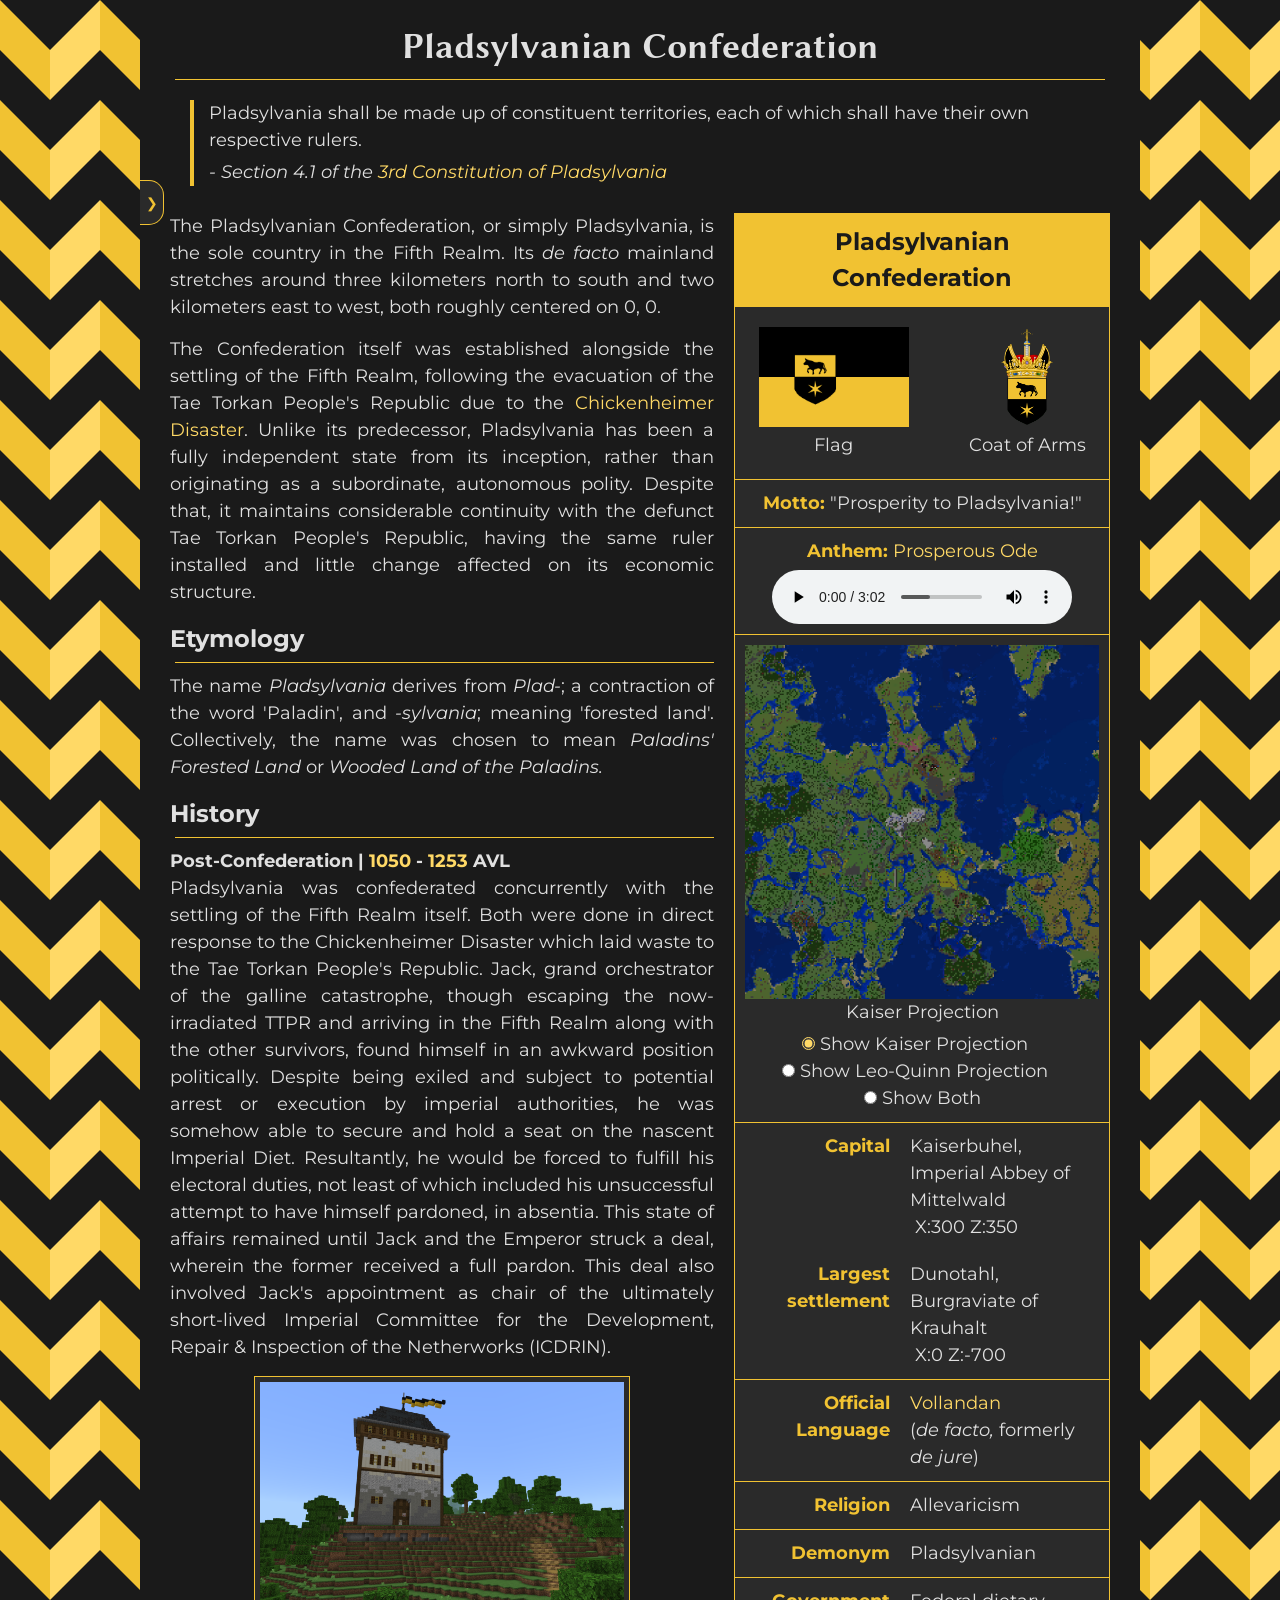
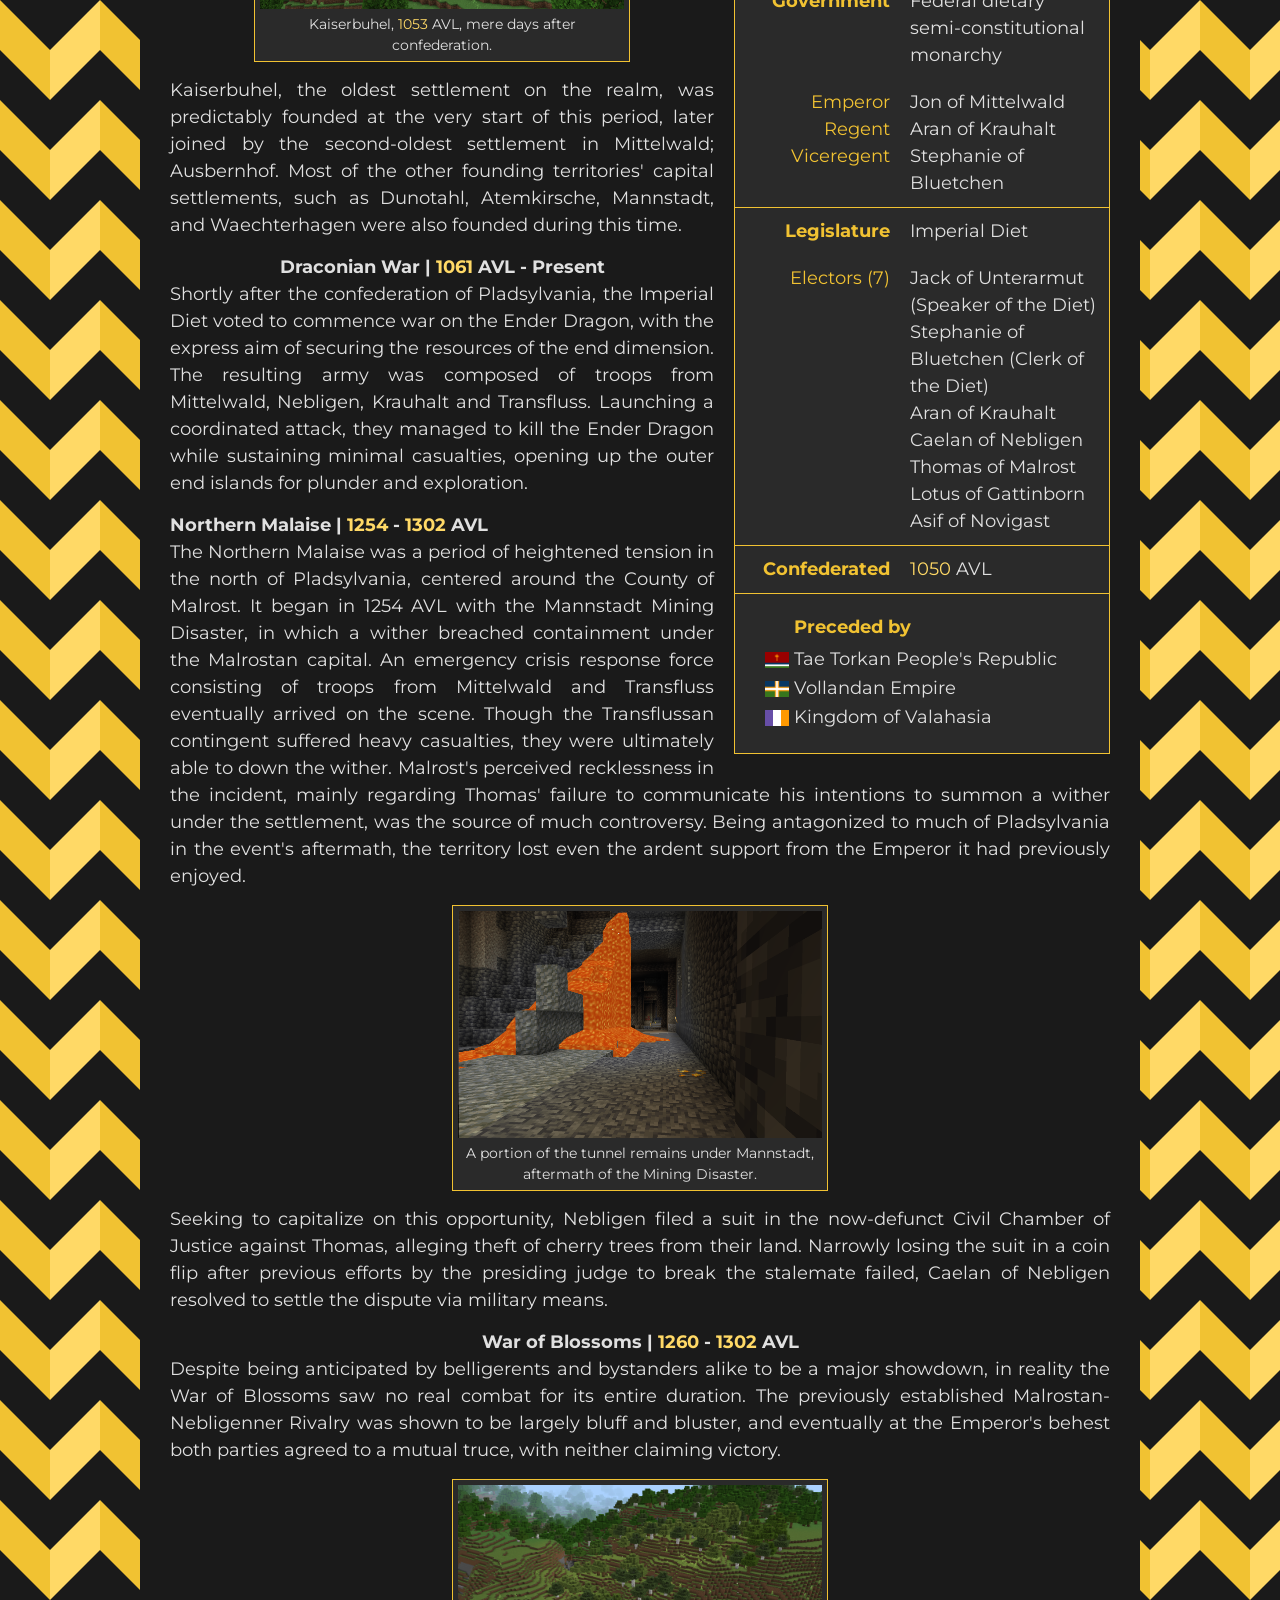
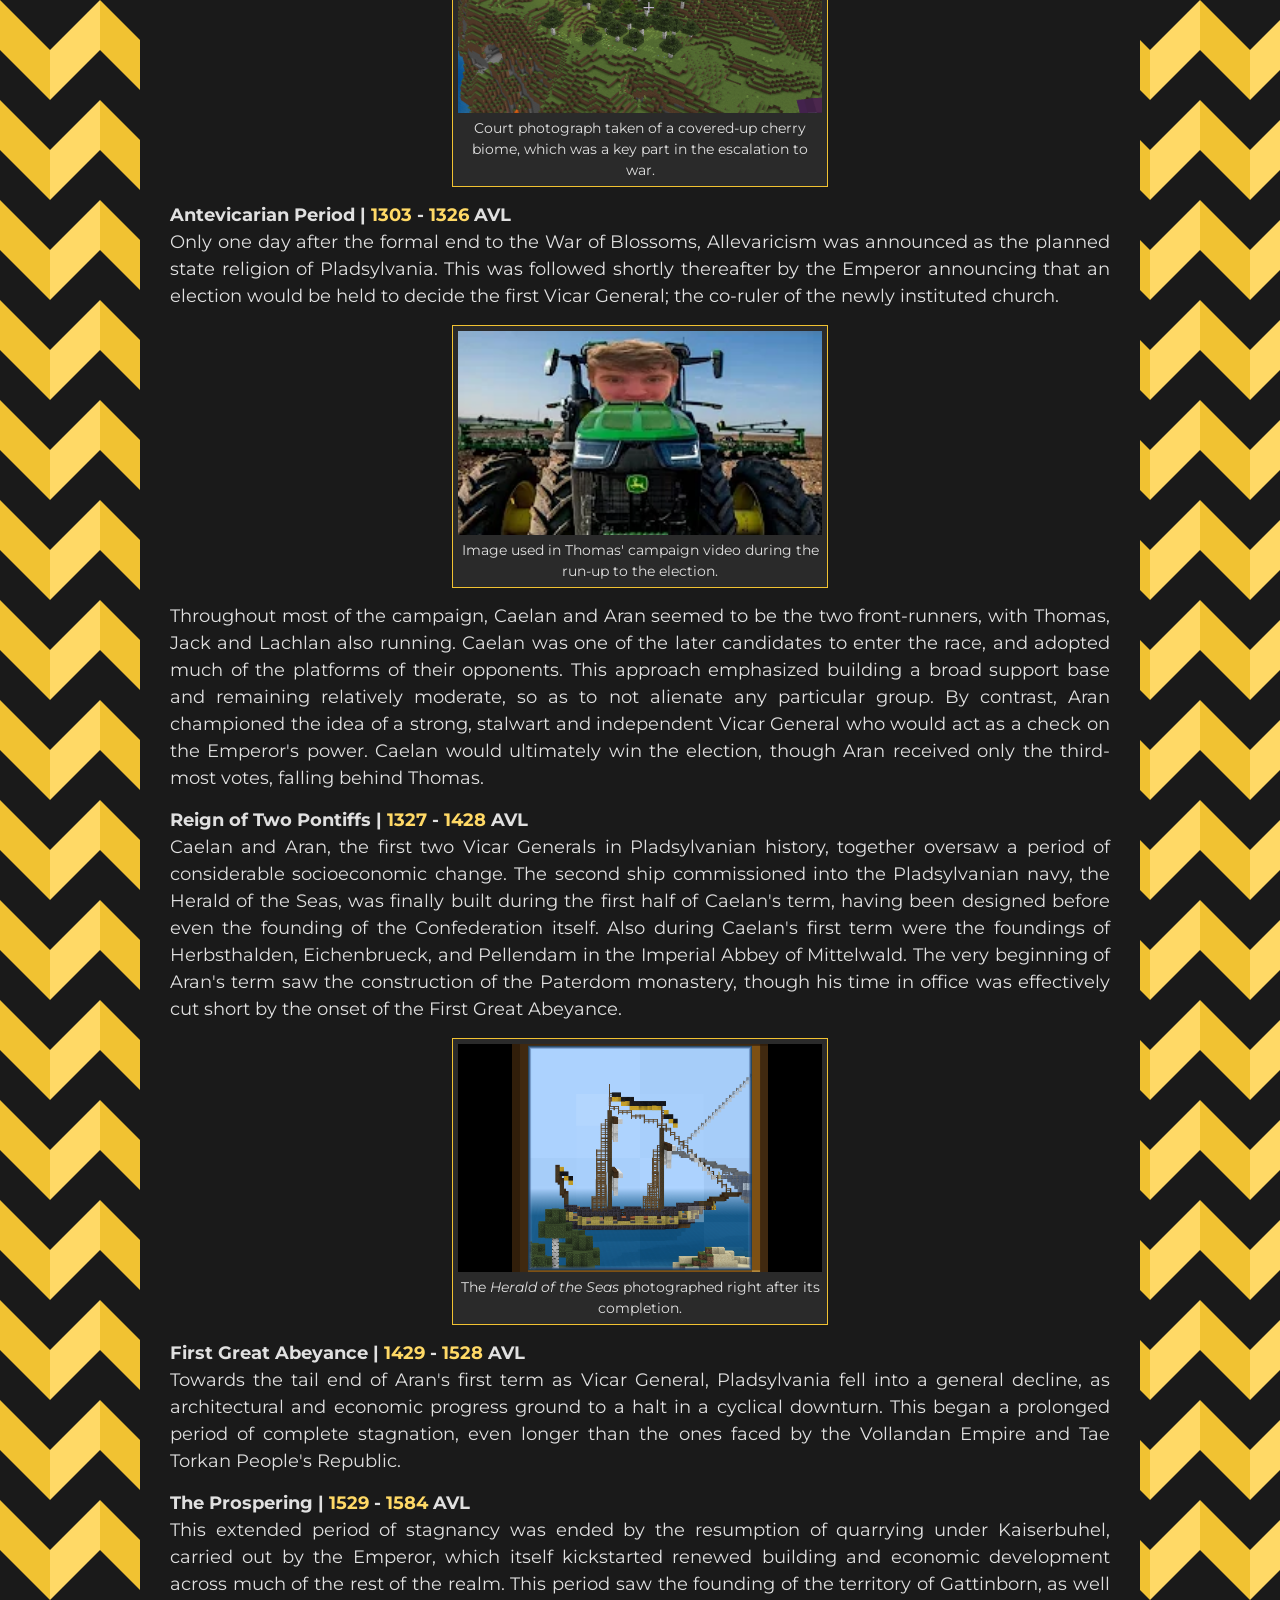
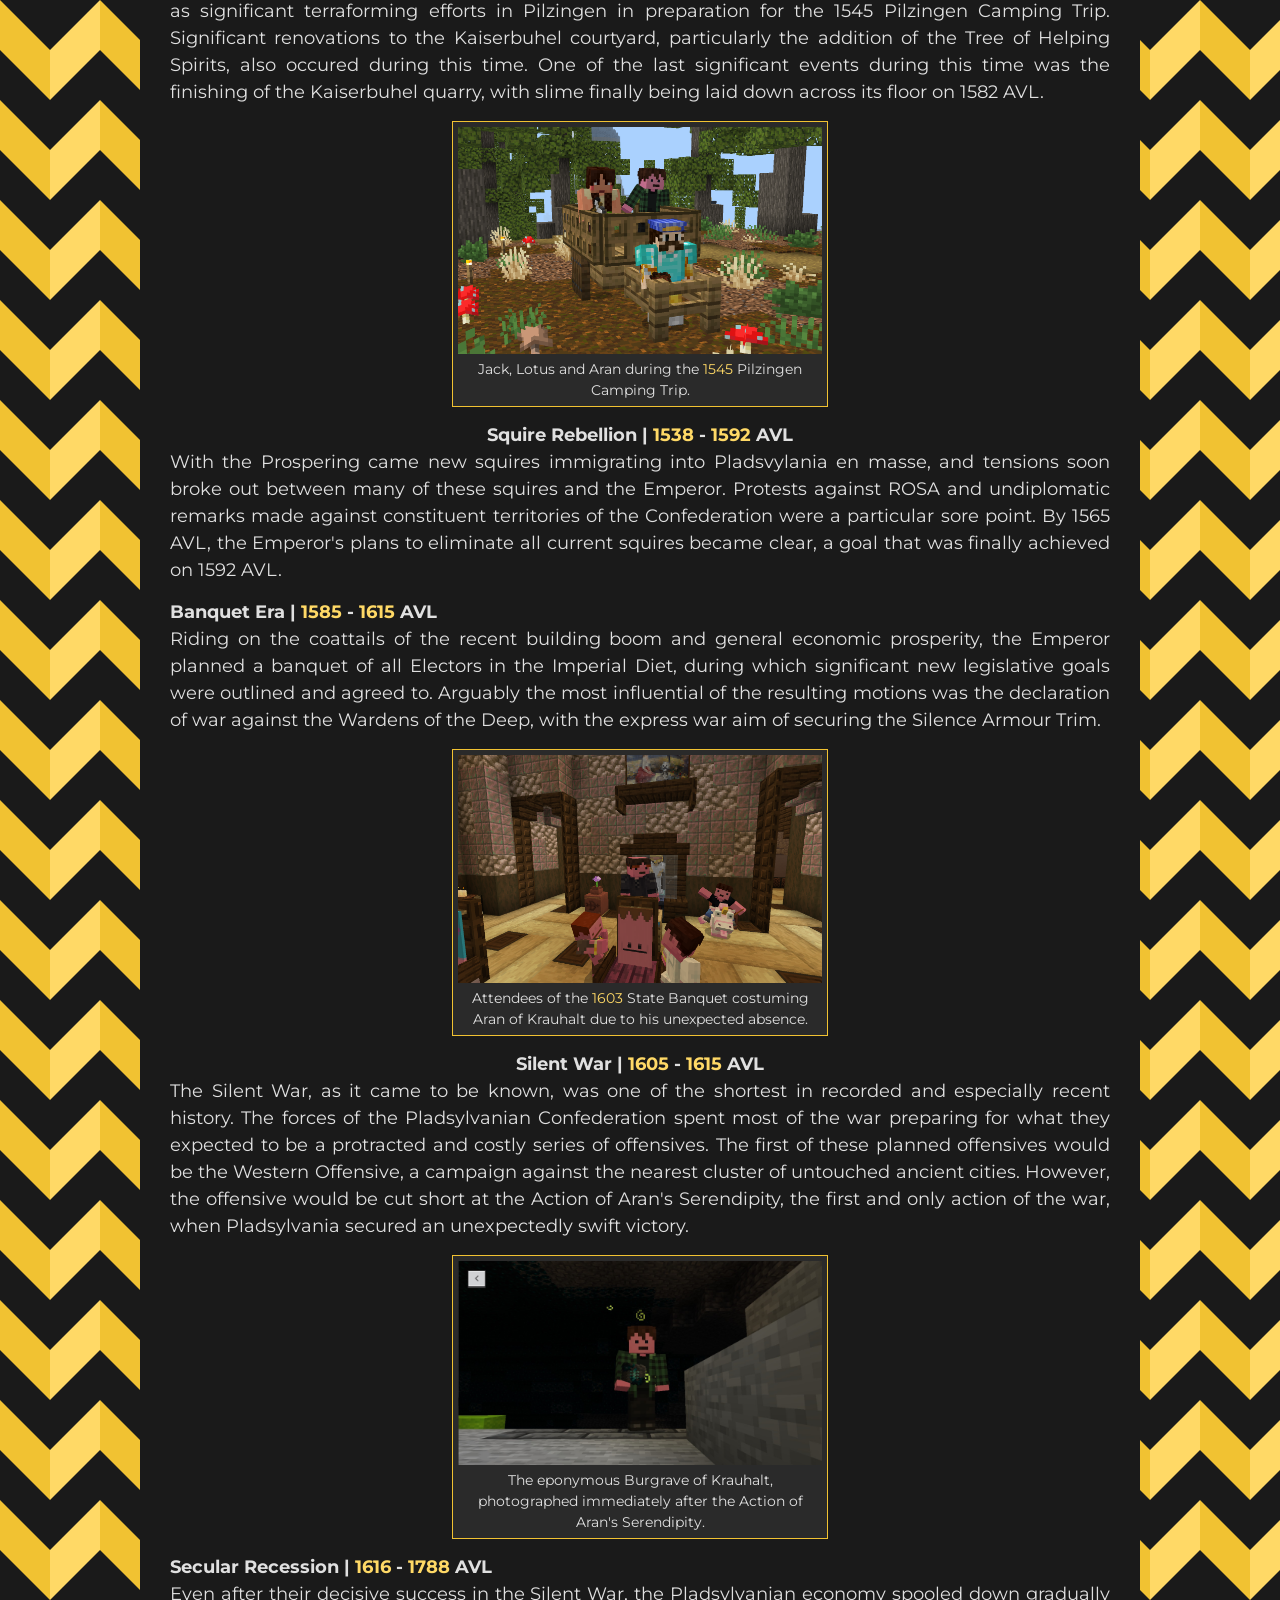
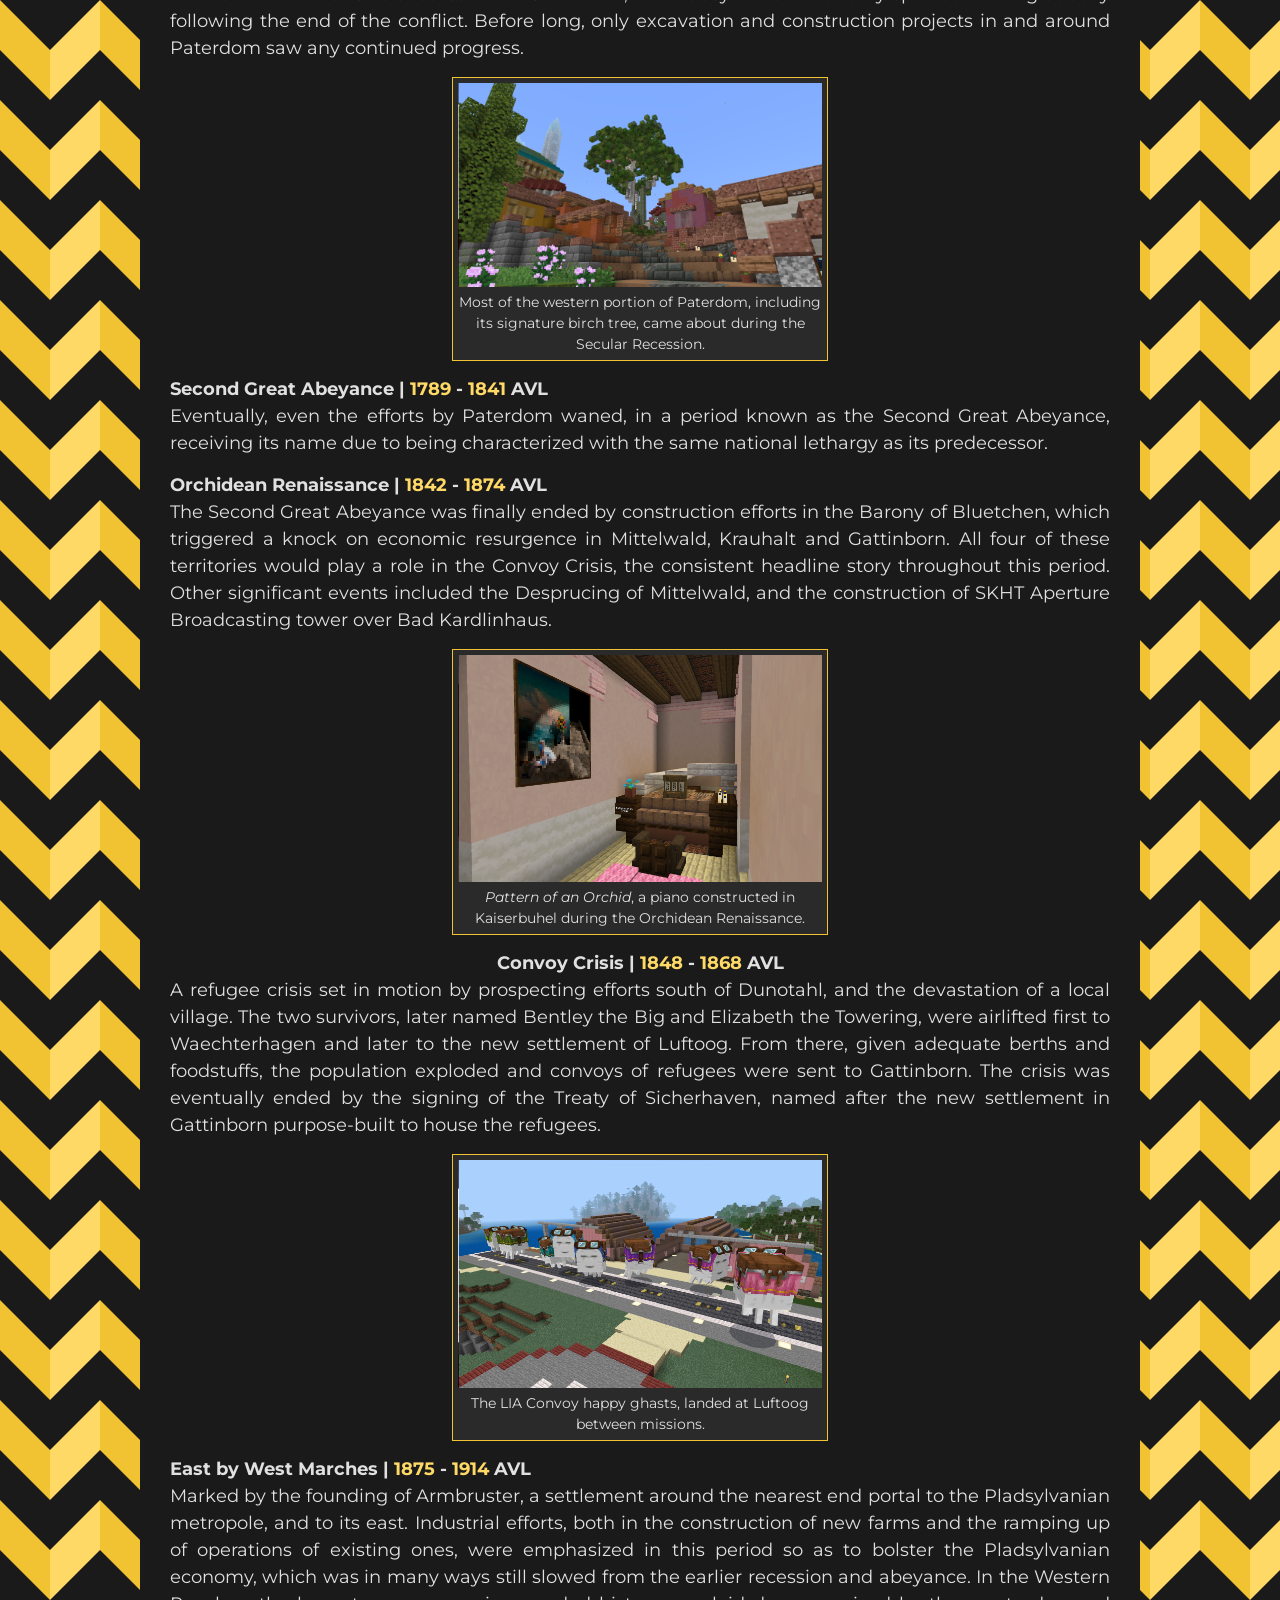
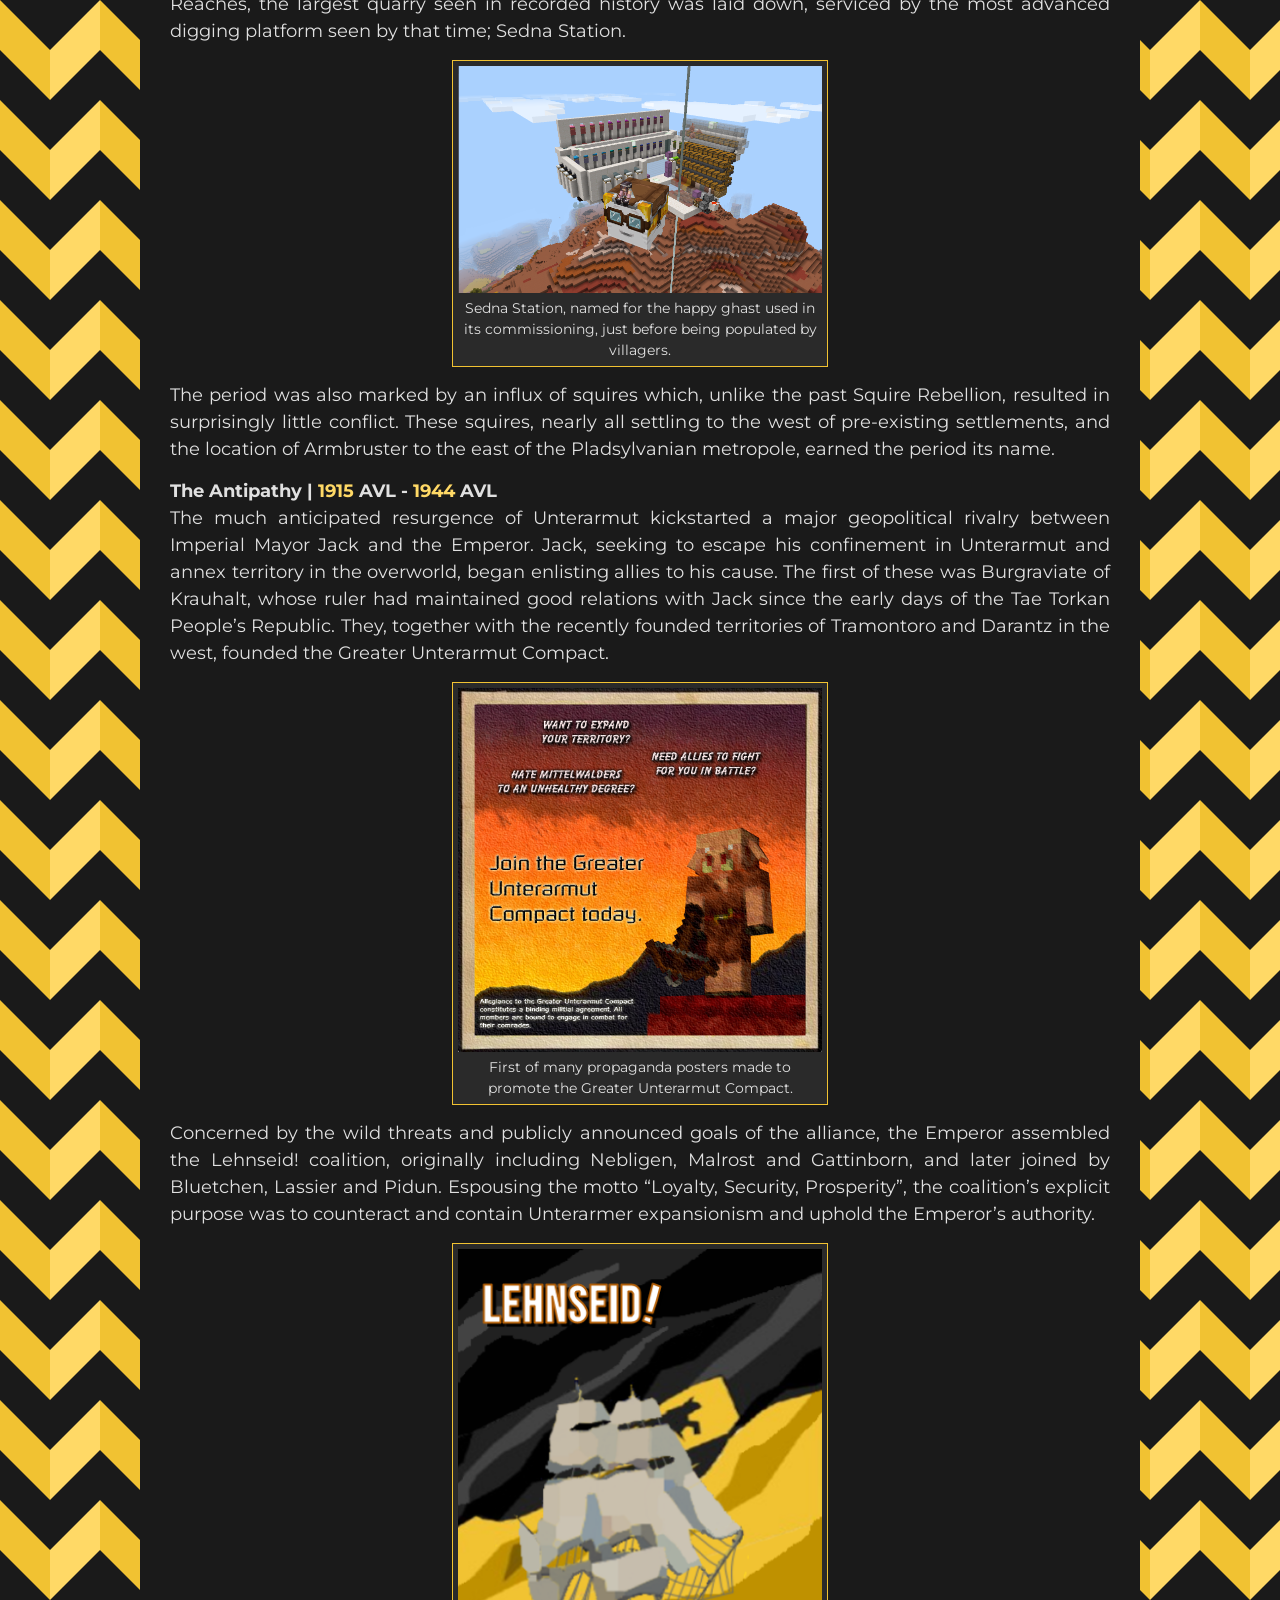
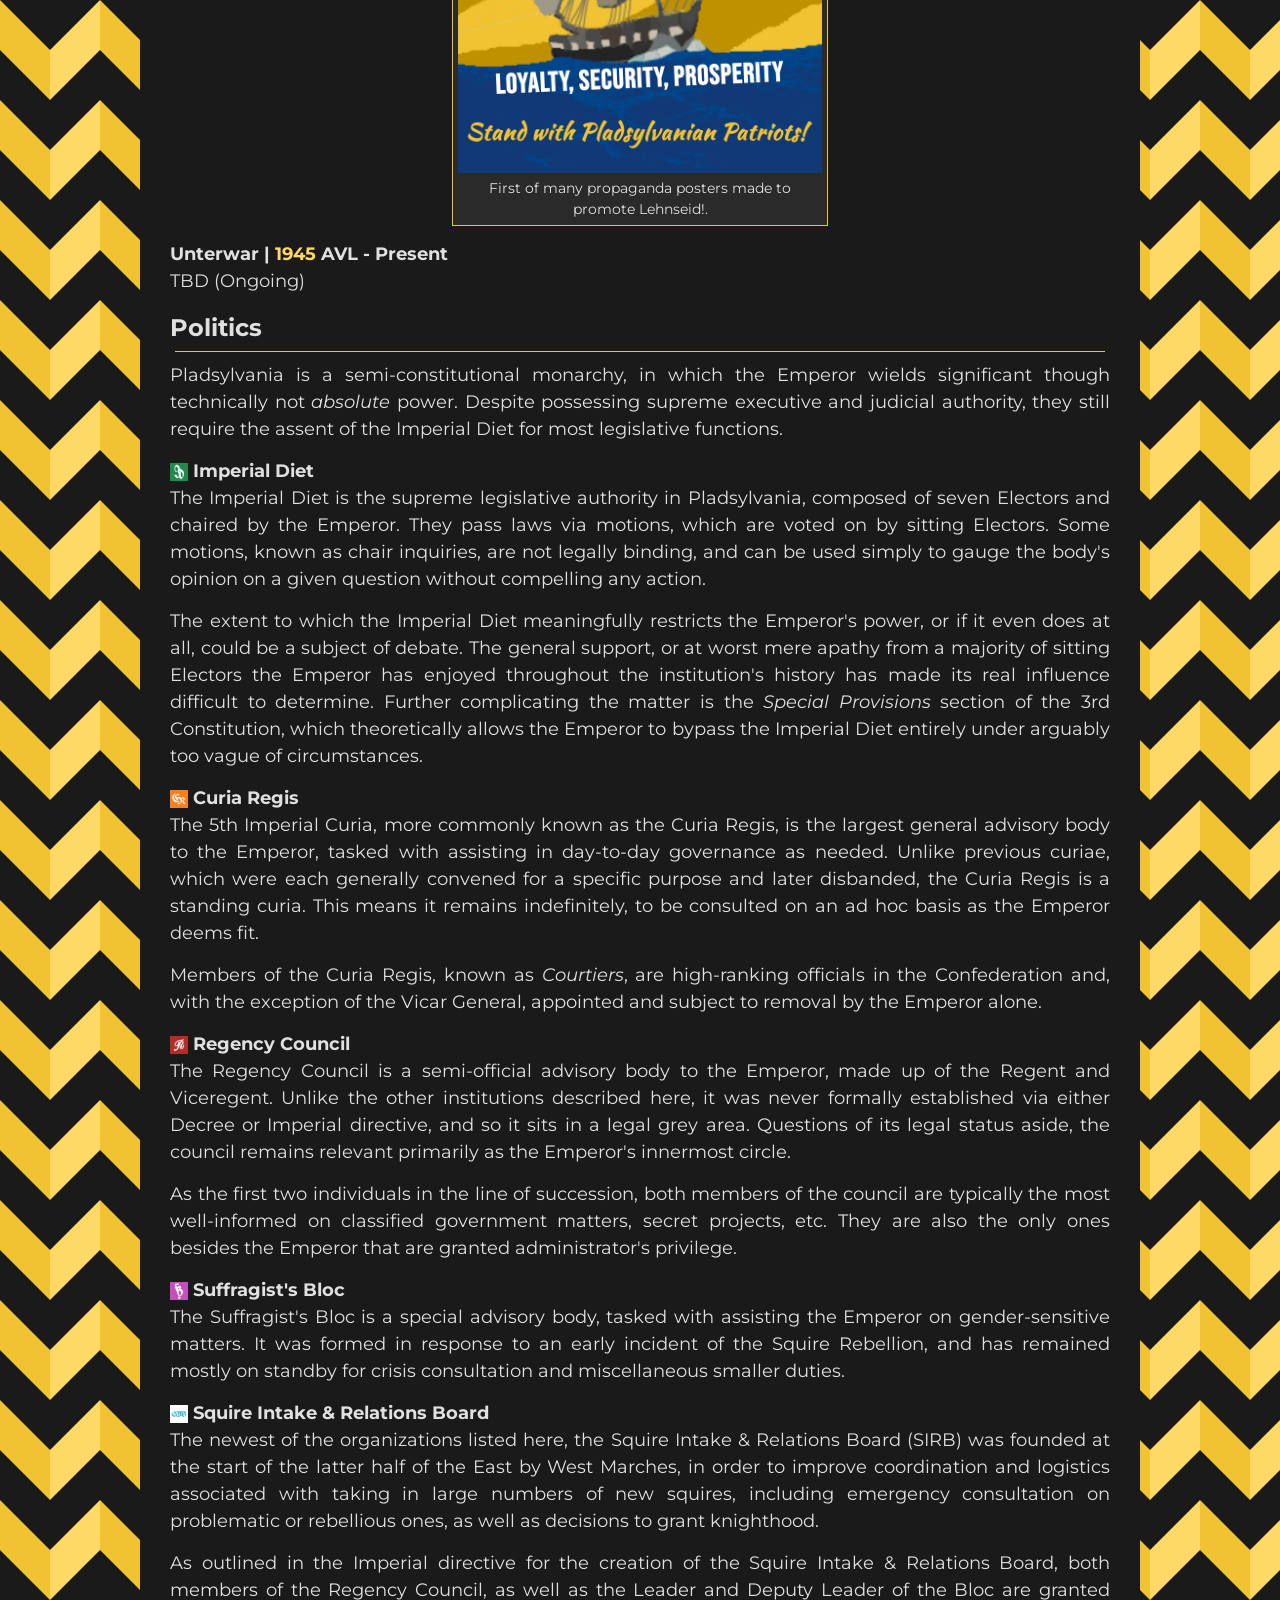
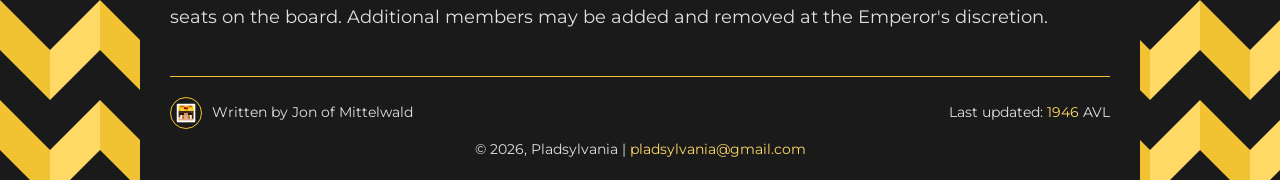
==== commit 66c3b026: "Update index.html" ====
--- a/index.html
+++ b/index.html
@@ -210,7 +210,7 @@
           </ol>
         </li>
         <li><a href="#east_by_west_marches">East by West Marches</a></li>
-        <li><a href="#the_antipathy">The Antipathy (Ongoing)</a></li>
+        <li><a href="#the_antipathy">The Antipathy</a></li>
       </ol>
     </li>
     <li><a href="#politics">Politics</a>
@@ -426,6 +426,12 @@
             <img src="eras_screenshots/The_Antipathy(2).png" alt="">
             <figcaption>First of many propaganda posters made to promote Lehnseid!.</figcaption>
         </figure>
+        <h3 id="unterwar">Unterwar | <span class="tooltip-hover">1945<span class="tooltip-popup">May. 13, 2026</span></span> AVL - Present</h3>
+        <p>
+            TBD (Ongoing)
+        </p>
+
+
         <h2 id="politics">Politics</h2>
         <hr>
         <p>
@@ -471,7 +477,7 @@
             <img src="profile_pictures/Jon_PFP.png" alt="Jon of Mittelwald" class="author-avatar">
             <span>Written by Jon of Mittelwald</span>
         </div>
-        <span class="footer-updated">Last updated: <span class="tooltip-hover">1933<span class="tooltip-popup">May 1, 2026</span></span>  AVL</span>
+        <span class="footer-updated">Last updated: <span class="tooltip-hover">1946<span class="tooltip-popup">May 14, 2026</span></span>  AVL</span>
     </div>
     <div class="footer-bottom">
         <span>&#169; 2026, Pladsylvania | <a href="mailto:pladsylvania@gmail.com">pladsylvania@gmail.com</a></span>
